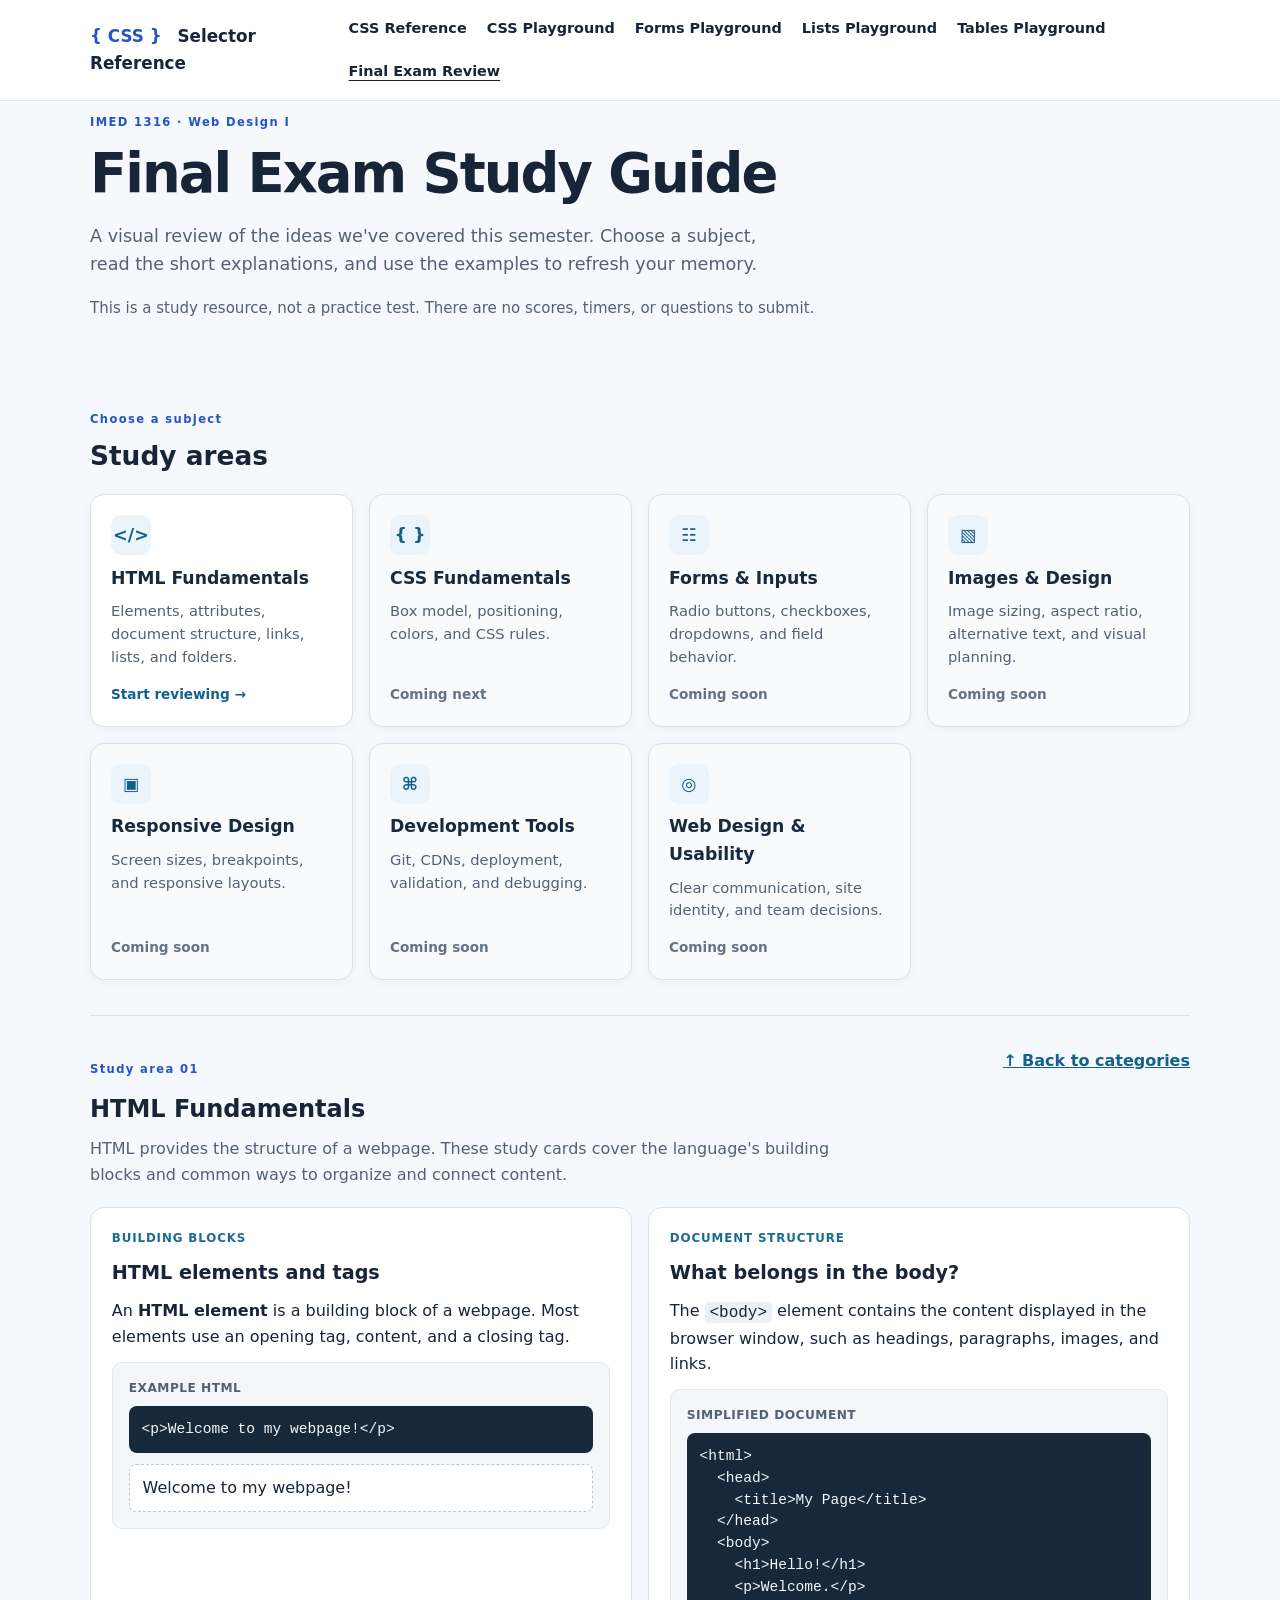
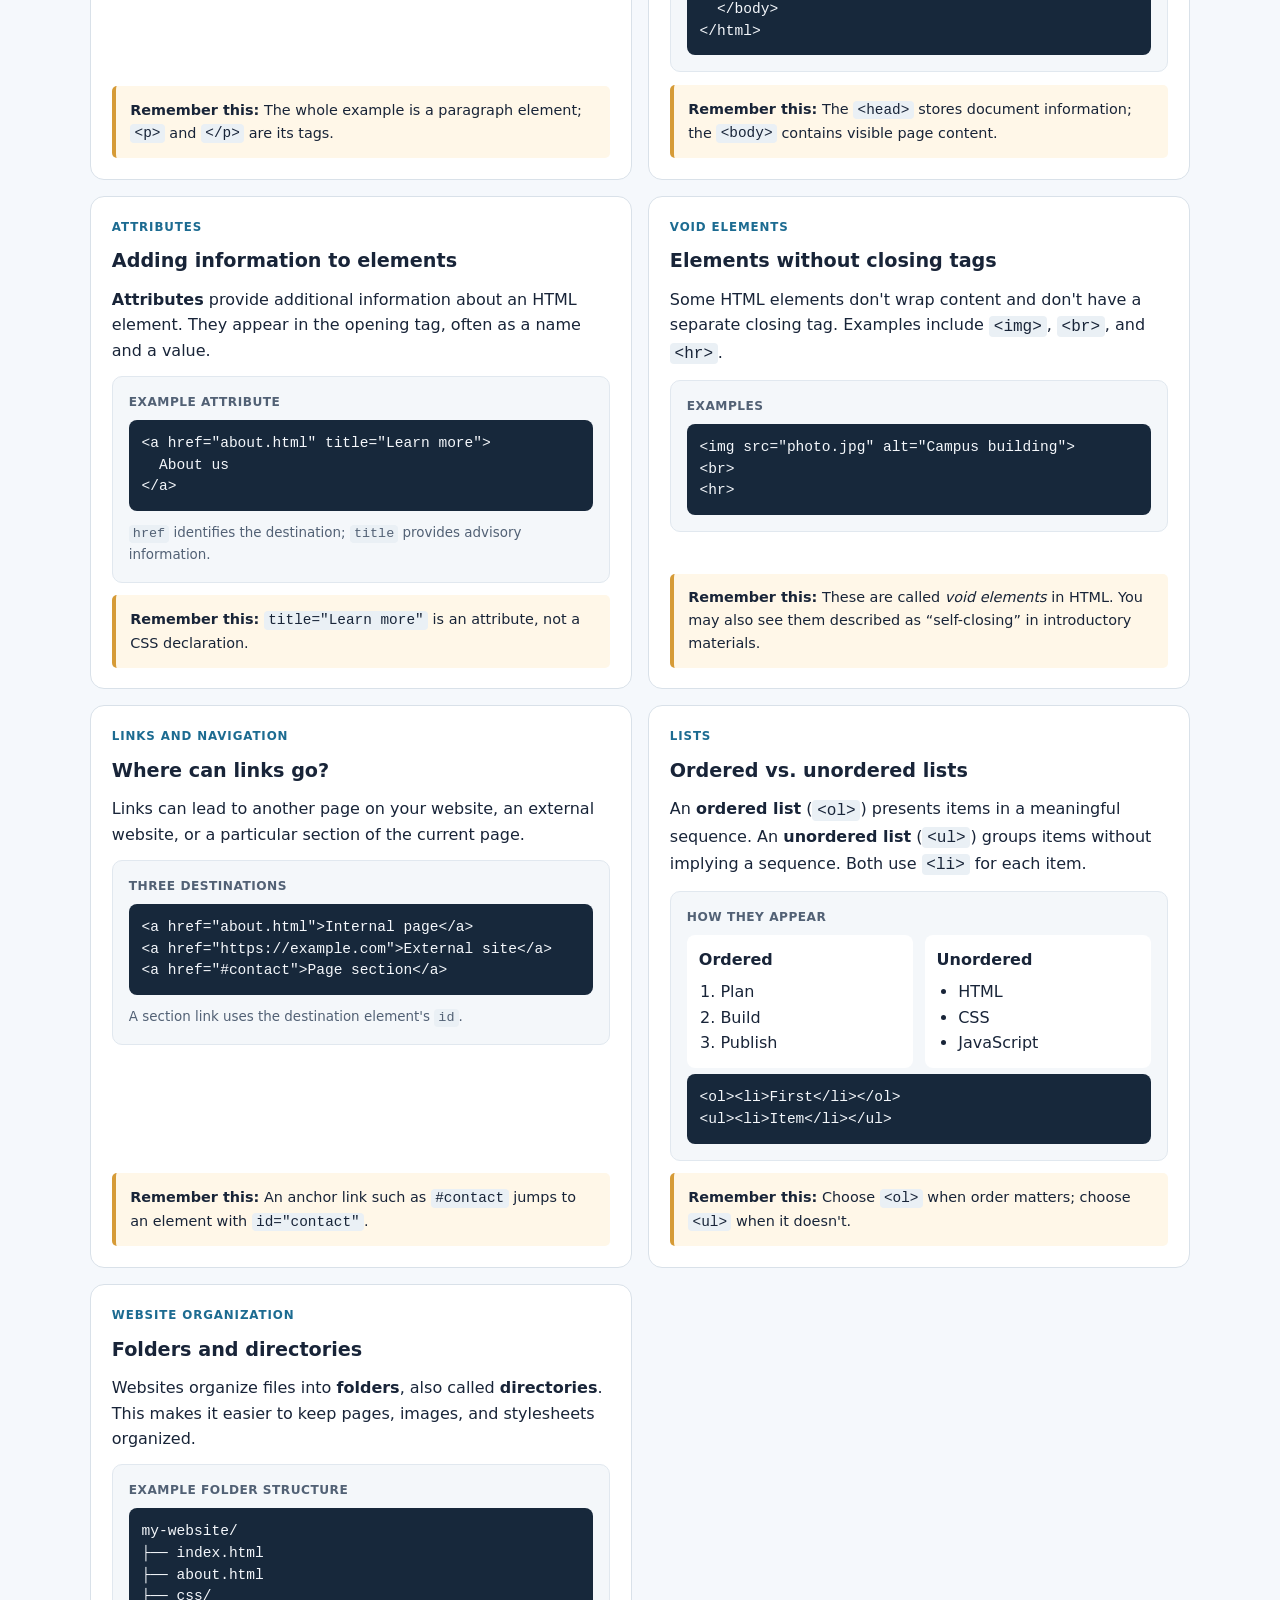
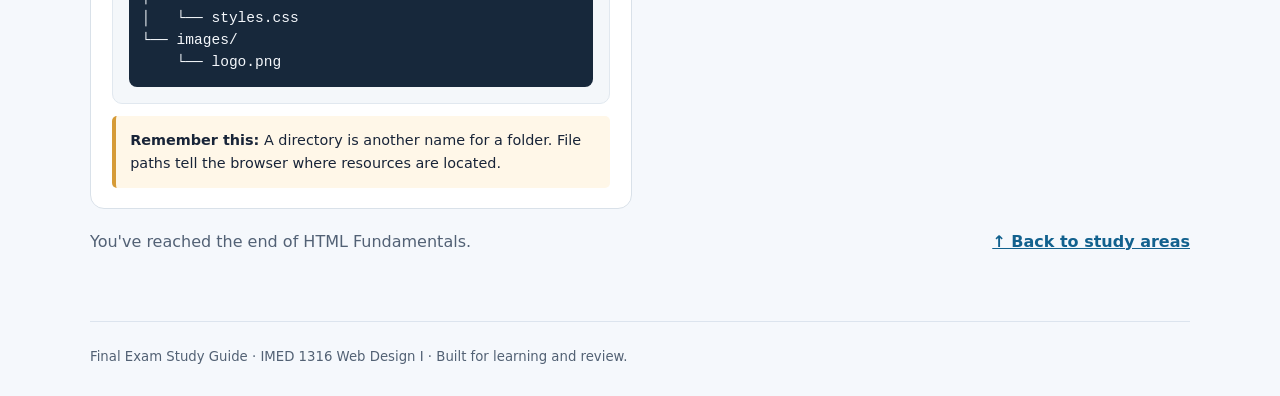
==== final-review/index.html @ e6847bd8 "updates" ====
<!doctype html>
<html lang="en">
<head>
  <meta charset="utf-8" />
  <meta name="viewport" content="width=device-width, initial-scale=1" />
  <meta name="description" content="A visual final exam study guide for IMED 1316 Web Design I." />
  <title>Final Exam Study Guide | Web Design I</title>
  <link rel="stylesheet" href="../css/styles.css" />
  <link rel="stylesheet" href="../css/navigation.css" />
  <link rel="stylesheet" href="../css/final-review.css" />
</head>
<body>
  <header class="site-header">
    <div class="container header-inner">
      <a class="brand" href="../index.html">{ CSS } <span>Selector Reference</span></a>
      <nav class="site-nav" aria-label="Main navigation">
        <a href="../index.html">CSS Reference</a>
        <a href="../playground.html">CSS Playground</a>
        <a href="../forms-playground.html">Forms Playground</a>
        <a href="../lists-playground.html">Lists Playground</a>
        <a href="../tables-playground.html">Tables Playground</a>
        <a href="index.html" aria-current="page">Final Exam Review</a>
      </nav>
    </div>
  </header>
  <main id="top" class="container review-main">
    <section class="hero review-hero" aria-labelledby="page-title">
      <p class="eyebrow">IMED 1316 · Web Design I</p>
      <h1 id="page-title">Final Exam Study Guide</h1>
      <p class="lede">A visual review of the ideas we've covered this semester. Choose a subject, read the short explanations, and use the examples to refresh your memory.</p>
      <p class="review-intro-note">This is a study resource, not a practice test. There are no scores, timers, or questions to submit.</p>
    </section>

    <section id="categories" class="review-categories" aria-labelledby="categories-heading">
      <div class="section-heading"><div><p class="eyebrow">Choose a subject</p><h2 id="categories-heading">Study areas</h2></div></div>
      <div class="review-category-grid">
        <a class="review-category-card" href="#html-fundamentals"><span class="review-category-icon" aria-hidden="true">&lt;/&gt;</span><h3>HTML Fundamentals</h3><p>Elements, attributes, document structure, links, lists, and folders.</p><span class="review-category-status">Start reviewing →</span></a>
        <div class="review-category-card review-category-card--pending"><span class="review-category-icon" aria-hidden="true">{ }</span><h3>CSS Fundamentals</h3><p>Box model, positioning, colors, and CSS rules.</p><span class="review-category-status">Coming next</span></div>
        <div class="review-category-card review-category-card--pending"><span class="review-category-icon" aria-hidden="true">☷</span><h3>Forms &amp; Inputs</h3><p>Radio buttons, checkboxes, dropdowns, and field behavior.</p><span class="review-category-status">Coming soon</span></div>
        <div class="review-category-card review-category-card--pending"><span class="review-category-icon" aria-hidden="true">▧</span><h3>Images &amp; Design</h3><p>Image sizing, aspect ratio, alternative text, and visual planning.</p><span class="review-category-status">Coming soon</span></div>
        <div class="review-category-card review-category-card--pending"><span class="review-category-icon" aria-hidden="true">▣</span><h3>Responsive Design</h3><p>Screen sizes, breakpoints, and responsive layouts.</p><span class="review-category-status">Coming soon</span></div>
        <div class="review-category-card review-category-card--pending"><span class="review-category-icon" aria-hidden="true">⌘</span><h3>Development Tools</h3><p>Git, CDNs, deployment, validation, and debugging.</p><span class="review-category-status">Coming soon</span></div>
        <div class="review-category-card review-category-card--pending"><span class="review-category-icon" aria-hidden="true">◎</span><h3>Web Design &amp; Usability</h3><p>Clear communication, site identity, and team decisions.</p><span class="review-category-status">Coming soon</span></div>
      </div>
    </section>

    <section id="html-fundamentals" class="review-section" aria-labelledby="html-heading">
      <div class="review-section-heading"><div><p class="eyebrow">Study area 01</p><h2 id="html-heading">HTML Fundamentals</h2><p>HTML provides the structure of a webpage. These study cards cover the language's building blocks and common ways to organize and connect content.</p></div><a class="review-back-link" href="#categories">↑ Back to categories</a></div>
      <div class="review-study-grid">
        <article class="review-study-card"><p class="review-card-kicker">Building blocks</p><h3>HTML elements and tags</h3><p>An <strong>HTML element</strong> is a building block of a webpage. Most elements use an opening tag, content, and a closing tag.</p><div class="review-visual"><p class="review-visual-label">Example HTML</p><pre><code>&lt;p&gt;Welcome to my webpage!&lt;/p&gt;</code></pre><div class="review-rendered"><p>Welcome to my webpage!</p></div></div><p class="review-remember"><strong>Remember this:</strong> The whole example is a paragraph element; <code>&lt;p&gt;</code> and <code>&lt;/p&gt;</code> are its tags.</p></article>

        <article class="review-study-card"><p class="review-card-kicker">Document structure</p><h3>What belongs in the body?</h3><p>The <code>&lt;body&gt;</code> element contains the content displayed in the browser window, such as headings, paragraphs, images, and links.</p><div class="review-visual"><p class="review-visual-label">Simplified document</p><pre><code>&lt;html&gt;
  &lt;head&gt;
    &lt;title&gt;My Page&lt;/title&gt;
  &lt;/head&gt;
  &lt;body&gt;
    &lt;h1&gt;Hello!&lt;/h1&gt;
    &lt;p&gt;Welcome.&lt;/p&gt;
  &lt;/body&gt;
&lt;/html&gt;</code></pre></div><p class="review-remember"><strong>Remember this:</strong> The <code>&lt;head&gt;</code> stores document information; the <code>&lt;body&gt;</code> contains visible page content.</p></article>

        <article class="review-study-card"><p class="review-card-kicker">Attributes</p><h3>Adding information to elements</h3><p><strong>Attributes</strong> provide additional information about an HTML element. They appear in the opening tag, often as a name and a value.</p><div class="review-visual"><p class="review-visual-label">Example attribute</p><pre><code>&lt;a href="about.html" title="Learn more"&gt;
  About us
&lt;/a&gt;</code></pre><p class="review-visual-caption"><code>href</code> identifies the destination; <code>title</code> provides advisory information.</p></div><p class="review-remember"><strong>Remember this:</strong> <code>title="Learn more"</code> is an attribute, not a CSS declaration.</p></article>

        <article class="review-study-card"><p class="review-card-kicker">Void elements</p><h3>Elements without closing tags</h3><p>Some HTML elements don't wrap content and don't have a separate closing tag. Examples include <code>&lt;img&gt;</code>, <code>&lt;br&gt;</code>, and <code>&lt;hr&gt;</code>.</p><div class="review-visual"><p class="review-visual-label">Examples</p><pre><code>&lt;img src="photo.jpg" alt="Campus building"&gt;
&lt;br&gt;
&lt;hr&gt;</code></pre></div><p class="review-remember"><strong>Remember this:</strong> These are called <em>void elements</em> in HTML. You may also see them described as “self-closing” in introductory materials.</p></article>

        <article class="review-study-card"><p class="review-card-kicker">Links and navigation</p><h3>Where can links go?</h3><p>Links can lead to another page on your website, an external website, or a particular section of the current page.</p><div class="review-visual"><p class="review-visual-label">Three destinations</p><pre><code>&lt;a href="about.html"&gt;Internal page&lt;/a&gt;
&lt;a href="https://example.com"&gt;External site&lt;/a&gt;
&lt;a href="#contact"&gt;Page section&lt;/a&gt;</code></pre><p class="review-visual-caption">A section link uses the destination element's <code>id</code>.</p></div><p class="review-remember"><strong>Remember this:</strong> An anchor link such as <code>#contact</code> jumps to an element with <code>id="contact"</code>.</p></article>

        <article class="review-study-card"><p class="review-card-kicker">Lists</p><h3>Ordered vs. unordered lists</h3><p>An <strong>ordered list</strong> (<code>&lt;ol&gt;</code>) presents items in a meaningful sequence. An <strong>unordered list</strong> (<code>&lt;ul&gt;</code>) groups items without implying a sequence. Both use <code>&lt;li&gt;</code> for each item.</p><div class="review-visual"><p class="review-visual-label">How they appear</p><div class="review-list-comparison"><div><strong>Ordered</strong><ol><li>Plan</li><li>Build</li><li>Publish</li></ol></div><div><strong>Unordered</strong><ul><li>HTML</li><li>CSS</li><li>JavaScript</li></ul></div></div><pre><code>&lt;ol&gt;&lt;li&gt;First&lt;/li&gt;&lt;/ol&gt;
&lt;ul&gt;&lt;li&gt;Item&lt;/li&gt;&lt;/ul&gt;</code></pre></div><p class="review-remember"><strong>Remember this:</strong> Choose <code>&lt;ol&gt;</code> when order matters; choose <code>&lt;ul&gt;</code> when it doesn't.</p></article>

        <article class="review-study-card"><p class="review-card-kicker">Website organization</p><h3>Folders and directories</h3><p>Websites organize files into <strong>folders</strong>, also called <strong>directories</strong>. This makes it easier to keep pages, images, and stylesheets organized.</p><div class="review-visual"><p class="review-visual-label">Example folder structure</p><pre><code>my-website/
├── index.html
├── about.html
├── css/
│   └── styles.css
└── images/
    └── logo.png</code></pre></div><p class="review-remember"><strong>Remember this:</strong> A directory is another name for a folder. File paths tell the browser where resources are located.</p></article>
      </div>
      <div class="review-section-end"><p>You've reached the end of HTML Fundamentals.</p><a href="#categories">↑ Back to study areas</a></div>
    </section>
  </main>
  <footer class="container footer">Final Exam Study Guide · IMED 1316 Web Design I · Built for learning and review.</footer>
</body>
</html>
---- css/styles.css ----
:root {
  color-scheme: light;
  --ink: #182438;
  --muted: #526174;
  --line: #dce4ee;
  --paper: #f5f8fc;
  --white: #fff;
  --accent: #2454c5;
  --soft: #eaf0ff;
  --radius: 12px;
}
* {
  box-sizing: border-box;
}
html {
  scroll-behavior: smooth;
}
body {
  margin: 0;
  background: var(--paper);
  color: var(--ink);
  font: 16px/1.6 system-ui, -apple-system, Segoe UI, Arial, sans-serif;
}
.container {
  width: min(1100px, calc(100% - 40px));
  margin: auto;
}
.site-header {
  background: #fff;
  border-bottom: 1px solid var(--line);
}
.header-inner {
  display: flex;
  justify-content: space-between;
  align-items: center;
  gap: 16px;
  padding: 17px 0;
}
.brand {
  color: var(--accent);
  font-weight: 800;
  text-decoration: none;
  font-size: 1.05rem;
}
.brand span {
  color: var(--ink);
  margin-left: 10px;
}
.course,
.eyebrow {
  font-size: 0.72rem;
  font-weight: 800;
  letter-spacing: 0.12em;
  color: var(--accent);
}
/*
.hero {
  padding: 54px 0 35px;
}*/
.hero h1 {
  font-size: clamp(2.1rem, 5vw, 3.4rem);
  line-height: 1.14;
  margin: 8px 0 16px;
  letter-spacing: -0.035em;
}
.lede {
  max-width: 700px;
  color: var(--muted);
  font-size: 1.1rem;
}
.search-wrap {
  margin-top: 28px;
  max-width: 730px;
}
.search-wrap label {
  display: block;
  font-weight: 650;
  margin-bottom: 7px;
}
.search-wrap input {
  width: 100%;
  font: inherit;
  padding: 14px 16px;
  border: 1px solid #aab9cf;
  border-radius: 9px;
  background: #fff;
}
.search-wrap input:focus-visible,
a:focus-visible,
button:focus-visible {
  outline: 3px solid #81a8ff;
  outline-offset: 3px;
}
#result-count {
  display: block;
  font-size: 0.85rem;
  color: var(--muted);
  margin-top: 6px;
}
.vocabulary,
.reference {
  margin: 20px 0 40px;
}
.section-heading {
  display: flex;
  justify-content: space-between;
  align-items: center;
  gap: 16px;
  margin-bottom: 15px;
}
.section-heading h2 {
  font-size: 1.65rem;
  line-height: 1.2;
  margin: 5px 0;
}
.vocabulary > p {
  color: var(--muted);
  max-width: 780px;
}
.vocab-grid {
  display: grid;
  grid-template-columns: repeat(3, minmax(0, 1fr));
  gap: 12px;
}
.vocab-grid article,
.code-example,
.selector-card {
  background: #fff;
  border: 1px solid var(--line);
  border-radius: var(--radius);
}
.vocab-grid article {
  padding: 17px;
}
.vocab-grid h3 {
  margin: 0 0 5px;
  font-size: 1rem;
}
.vocab-grid p {
  margin: 0;
  color: var(--muted);
  font-size: 0.93rem;
}
.code-example {
  display: grid;
  grid-template-columns: 1fr 1fr;
  gap: 20px;
  padding: 20px;
  margin-top: 14px;
  align-items: center;
}
.code-example p {
  margin: 0;
  color: var(--muted);
}
.code-label,
.detail-label {
  display: block;
  font-size: 0.72rem;
  font-weight: 800;
  text-transform: uppercase;
  letter-spacing: 0.06em;
  color: var(--muted);
  margin-bottom: 6px;
}
pre {
  margin: 0;
  overflow-x: auto;
}
code,
.selector-code {
  font-family: ui-monospace, SFMono-Regular, Consolas, monospace;
}
pre code {
  font-size: 0.91rem;
}
p code {
  background: #edf2f9;
  border-radius: 4px;
  padding: 1px 4px;
}
.category-nav {
  display: flex;
  flex-wrap: wrap;
  gap: 8px;
  margin-bottom: 22px;
}
.category-nav a {
  font-size: 0.85rem;
  color: var(--accent);
  background: var(--white);
  border: 1px solid var(--line);
  padding: 7px 12px;
  border-radius: 100px;
  text-decoration: none;
}
.category-nav a:hover {
  background: var(--soft);
}
.category-section {
  margin: 0 0 31px;
  scroll-margin-top: 25px;
}
.category-title {
  font-size: 1.3rem;
  margin: 0 0 12px;
}
.selector-grid {
  display: grid;
  grid-template-columns: repeat(2, minmax(0, 1fr));
  gap: 12px;
}
.selector-card {
  padding: 20px;
  break-inside: avoid;
}
.selector-code {
  display: inline-block;
  color: #1d4bb4;
  background: #eaf0ff;
  border-radius: 7px;
  padding: 6px 10px;
  font-size: 1.08rem;
  font-weight: 750;
  overflow-wrap: anywhere;
}
.selector-card h4 {
  margin: 13px 0 7px;
  font-size: 1.06rem;
}
.selector-card p {
  margin: 8px 0;
  color: var(--muted);
  font-size: 0.94rem;
}
.selector-card p strong {
  color: var(--ink);
}
.selector-card .example {
  border-top: 1px solid var(--line);
  padding-top: 11px;
  margin-top: 13px;
}
.selector-card .example code {
  color: #1746ad;
  overflow-wrap: anywhere;
}
.print-button {
  font: inherit;
  font-size: 0.87rem;
  font-weight: 700;
  padding: 9px 14px;
  border: 1px solid #b5c3d8;
  background: white;
  border-radius: 8px;
  cursor: pointer;
  white-space: nowrap;
}
.print-button:hover {
  background: var(--soft);
}
.empty-message {
  padding: 24px;
  background: white;
  border-radius: 10px;
}
.footer {
  border-top: 1px solid var(--line);
  padding: 24px 0 36px;
  color: var(--muted);
  font-size: 0.83rem;
}
@media (max-width: 700px) {
  .vocab-grid {
    grid-template-columns: repeat(2, minmax(0, 1fr));
  }
  .selector-grid,
  .code-example {
    grid-template-columns: 1fr;
  }
  .hero {
    padding-top: 32px;
  }
  .section-heading {
    align-items: flex-start;
  }
  .course {
    display: none;
  }
}
@media (max-width: 430px) {
  .vocab-grid {
    grid-template-columns: 1fr;
  }
  .container {
    width: min(100% - 26px, 1100px);
  }
}
@media print {
  @page {
    margin: 12mm;
  }
  body {
    background: #fff;
    font-size: 10pt;
  }
  .site-header,
  .hero,
  .category-nav,
  .print-button,
  .footer {
    display: none !important;
  }
  .container {
    width: 100%;
  }
  .vocabulary,
  .reference {
    margin: 0 0 12px;
  }
  .vocab-grid {
    grid-template-columns: repeat(3, 1fr);
    gap: 6px;
  }
  .vocab-grid article,
  .selector-card {
    padding: 9px;
  }
  .selector-grid {
    grid-template-columns: repeat(2, 1fr);
    gap: 6px;
  }
  .category-section {
    break-before: auto;
  }
  .selector-card p {
    font-size: 9pt;
  }
  .selector-code {
    font-size: 10pt;
  }
  .section-heading h2 {
    font-size: 16pt;
  }
  .code-example {
    padding: 10px;
  }
}



/* Main navigation */

.site-nav {
  display: flex;
  align-items: center;
  gap: 20px;
}

.site-nav a {
  color: inherit;
  text-decoration: none;
  font-size: 0.9rem;
  font-weight: 600;
}

.site-nav a:hover,
.site-nav a:focus-visible {
  text-decoration: underline;
}

@media (max-width: 600px) {
  .site-nav {
    gap: 12px;
    flex-wrap: wrap;
  }

  .site-nav a {
    font-size: 0.8rem;
  }
}




/* =========================================
   CSS Selector Playground
========================================= */

.playground {
    margin: 40px 0 60px;
}

#selector-playground {
    margin-top: 24px;
}

/* Selector dropdown */

.playground-select {
    display: block;
    width: 100%;
    max-width: 460px;
    padding: 12px 16px;
    margin-bottom: 24px;
    border: 1px solid #cbd5e1;
    border-radius: 8px;
    background-color: #fff;
    color: #1e293b;
    font: inherit;
    font-size: 1rem;
}

/* Two-column layout */

.playground-panels {
    display: grid;
    grid-template-columns: repeat(3, minmax(0, 1fr));
    gap: 20px;
    align-items: stretch;
}

.playground-panel {
    min-width: 0;
    padding: 20px;
    border: 1px solid #dbe2ea;
    border-radius: 12px;
    background-color: #fff;
}

.playground-panel-title {
    margin: 0 0 18px;
    color: #475569;
    font-size: 0.8rem;
    font-weight: 800;
    letter-spacing: 0.08em;
}

/* HTML source */

.playground-source {
    margin: 0;
    padding: 18px;
    overflow-x: auto;
    border-radius: 8px;
    background-color: #f1f5f9;
    color: #1e293b;
    font-family: Consolas, Monaco, monospace;
    font-size: 0.875rem;
    line-height: 1.8;
    white-space: pre;
}

.playground-code-line {
    display: block;
    white-space: pre;
}

/* Highlight matching source lines */

.playground-source-match {
    background-color: #fef08a;
    color: #713f12;
    border-radius: 3px;
}

/* Live preview */

.playground-example {
    min-height: 250px;
    line-height: 1.7;
}

.playground-example p {
    margin: 10px 0;
}

.playground-example table {
    border-collapse: collapse;
}

.playground-example td {
    padding: 8px 12px;
    border: 1px solid #cbd5e1;
}

/* Highlight matched HTML elements */

.playground-match {
    background-color: #fef08a;
    outline: 2px solid #eab308;
    outline-offset: 2px;
    border-radius: 3px;
}

/* Match counter */

.playground-result {
    margin-top: 20px;
    padding: 12px 16px;
    border-radius: 8px;
    background-color: #eff6ff;
    color: #1d4ed8;
    font-weight: 700;
}

/* Responsive layout */

@media (max-width: 1000px) {
    .playground-panels {
        grid-template-columns: 1fr;
    }
}





/* Plain-English explanation in the playground */

.playground-explanation {
    margin: -8px 0 24px;
    padding: 14px 18px;
    background-color: #eff6ff;
    border-left: 4px solid #2563eb;
    border-radius: 6px;
    color: #1e3a5f;
    font-size: 0.95rem;
    line-height: 1.6;
}

.playground-explanation strong {
    color: #1d4ed8;
}
---- css/navigation.css ----
.site-nav { display:flex; align-items:center; gap:1.25rem; flex-wrap:wrap; }
.site-nav a { color:inherit; text-decoration:none; font-weight:600; font-size:.9rem; }
.site-nav a:hover, .site-nav a:focus-visible, .site-nav a[aria-current="page"] { text-decoration:underline; text-underline-offset:4px; }
@media(max-width:600px) { .site-nav { gap:.75rem; } .site-nav a { font-size:.8rem; } }
---- css/final-review.css ----
/* Final Exam Study Guide — page-specific styles only. */
.review-main { padding-bottom: 3rem; }
.review-hero { padding-bottom: 1.75rem; }
.review-intro-note { max-width: 48rem; color: #536174; font-size: .94rem; }
.review-categories, .review-section { margin-top: 2.2rem; }
.review-category-grid { display: grid; grid-template-columns: repeat(auto-fit, minmax(min(100%, 240px), 1fr)); gap: 1rem; margin-top: 1.1rem; }
.review-category-card { display: flex; flex-direction: column; gap: .5rem; padding: 1.25rem; border: 1px solid #d9e1e9; border-radius: 14px; background: #fff; color: #172a3e; text-decoration: none; box-shadow: 0 2px 9px rgba(19, 42, 67, .045); }
.review-category-card[href]:hover { border-color: #2779a7; box-shadow: 0 6px 20px rgba(19, 42, 67, .12); transform: translateY(-2px); }
.review-category-card[href]:focus-visible { outline: 3px solid #2779a7; outline-offset: 3px; }
.review-category-card h3 { margin: .1rem 0 0; font-size: 1.08rem; }
.review-category-card p { margin: 0; font-size: .92rem; line-height: 1.55; color: #526175; flex: 1; }
.review-category-icon { display: inline-flex; align-items: center; justify-content: center; width: 2.5rem; height: 2.5rem; background: #eaf4fa; border-radius: 10px; color: #175e86; font-weight: 800; font-size: 1.1rem; }
.review-category-status { margin-top: .45rem; color: #12618e; font-weight: 700; font-size: .85rem; }
.review-category-card--pending { background: #f8fafc; }
.review-category-card--pending .review-category-status { color: #657287; }
.review-section { border-top: 1px solid #d9e1e9; padding-top: 2rem; scroll-margin-top: 1.5rem; }
.review-section-heading { display: flex; justify-content: space-between; gap: 1.5rem; align-items: start; margin-bottom: 1.25rem; }
.review-section-heading h2 { margin: .2rem 0 .5rem; }
.review-section-heading p:not(.eyebrow) { margin: 0; max-width: 48rem; color: #526175; }
.review-back-link, .review-section-end a { white-space: nowrap; font-weight: 700; color: #12618e; }
.review-study-grid { display: grid; grid-template-columns: repeat(2, minmax(0, 1fr)); gap: 1rem; align-items: stretch; }
.review-study-card { min-width: 0; display: flex; flex-direction: column; gap: .8rem; background: #fff; border: 1px solid #d9e1e9; border-radius: 14px; padding: 1.3rem; }
.review-study-card h3 { margin: 0; font-size: 1.2rem; line-height: 1.3; }
.review-study-card p { margin: 0; line-height: 1.58; }
.review-card-kicker { text-transform: uppercase; letter-spacing: .075em; font-size: .74rem; font-weight: 800; color: #1c6b91; }
.review-visual { background: #f4f7fa; border: 1px solid #e1e8ef; border-radius: 10px; padding: 1rem; }
.review-visual-label { font-size: .76rem; letter-spacing: .04em; text-transform: uppercase; font-weight: 800; color: #526175; margin-bottom: .5rem !important; }
.review-visual pre { margin: .4rem 0 0; padding: .8rem; overflow-x: auto; background: #17283b; color: #f4f7fb; border-radius: 8px; line-height: 1.5; font-size: .84rem; white-space: pre; }
.review-visual pre code { color: inherit; background: transparent; padding: 0; }
.review-study-card :not(pre) > code { padding: .1em .3em; background: #eaf0f5; border-radius: 4px; overflow-wrap: anywhere; }
.review-rendered { background: #fff; padding: .65rem .8rem; border: 1px dashed #b9c8d7; margin-top: .65rem; border-radius: 7px; }
.review-rendered p { margin: 0; }
.review-visual-caption { margin-top: .7rem !important; font-size: .84rem; color: #526175; }
.review-list-comparison { display: grid; grid-template-columns: repeat(2, minmax(0,1fr)); gap: .7rem; }
.review-list-comparison > div { background: white; border-radius: 8px; padding: .75rem; }
.review-list-comparison ol, .review-list-comparison ul { margin: .4rem 0 0; padding-left: 1.35rem; }
.review-remember { margin-top: auto !important; padding: .8rem .9rem; background: #fff7e8; border-left: 4px solid #d69b37; border-radius: 5px; font-size: .9rem; }
.review-section-end { display: flex; justify-content: space-between; gap: 1rem; flex-wrap: wrap; padding: 1.2rem 0; }
.review-section-end p { margin: 0; color: #526175; }
@media (max-width: 760px) { .review-study-grid { grid-template-columns: 1fr; } .review-section-heading { flex-direction: column; gap: .75rem; } }
@media (prefers-reduced-motion: no-preference) { .review-category-card[href] { transition: transform .15s ease, border-color .15s ease, box-shadow .15s ease; } }
@media print { .site-header, .review-categories, .review-back-link, .review-section-end, .footer { display: none !important; } .review-main { max-width: none; } .review-study-grid { display: block; } .review-study-card { break-inside: avoid; page-break-inside: avoid; margin-bottom: 1rem; box-shadow: none; } .review-visual pre { white-space: pre-wrap; overflow-wrap: anywhere; } .review-section { border-top: 0; } }
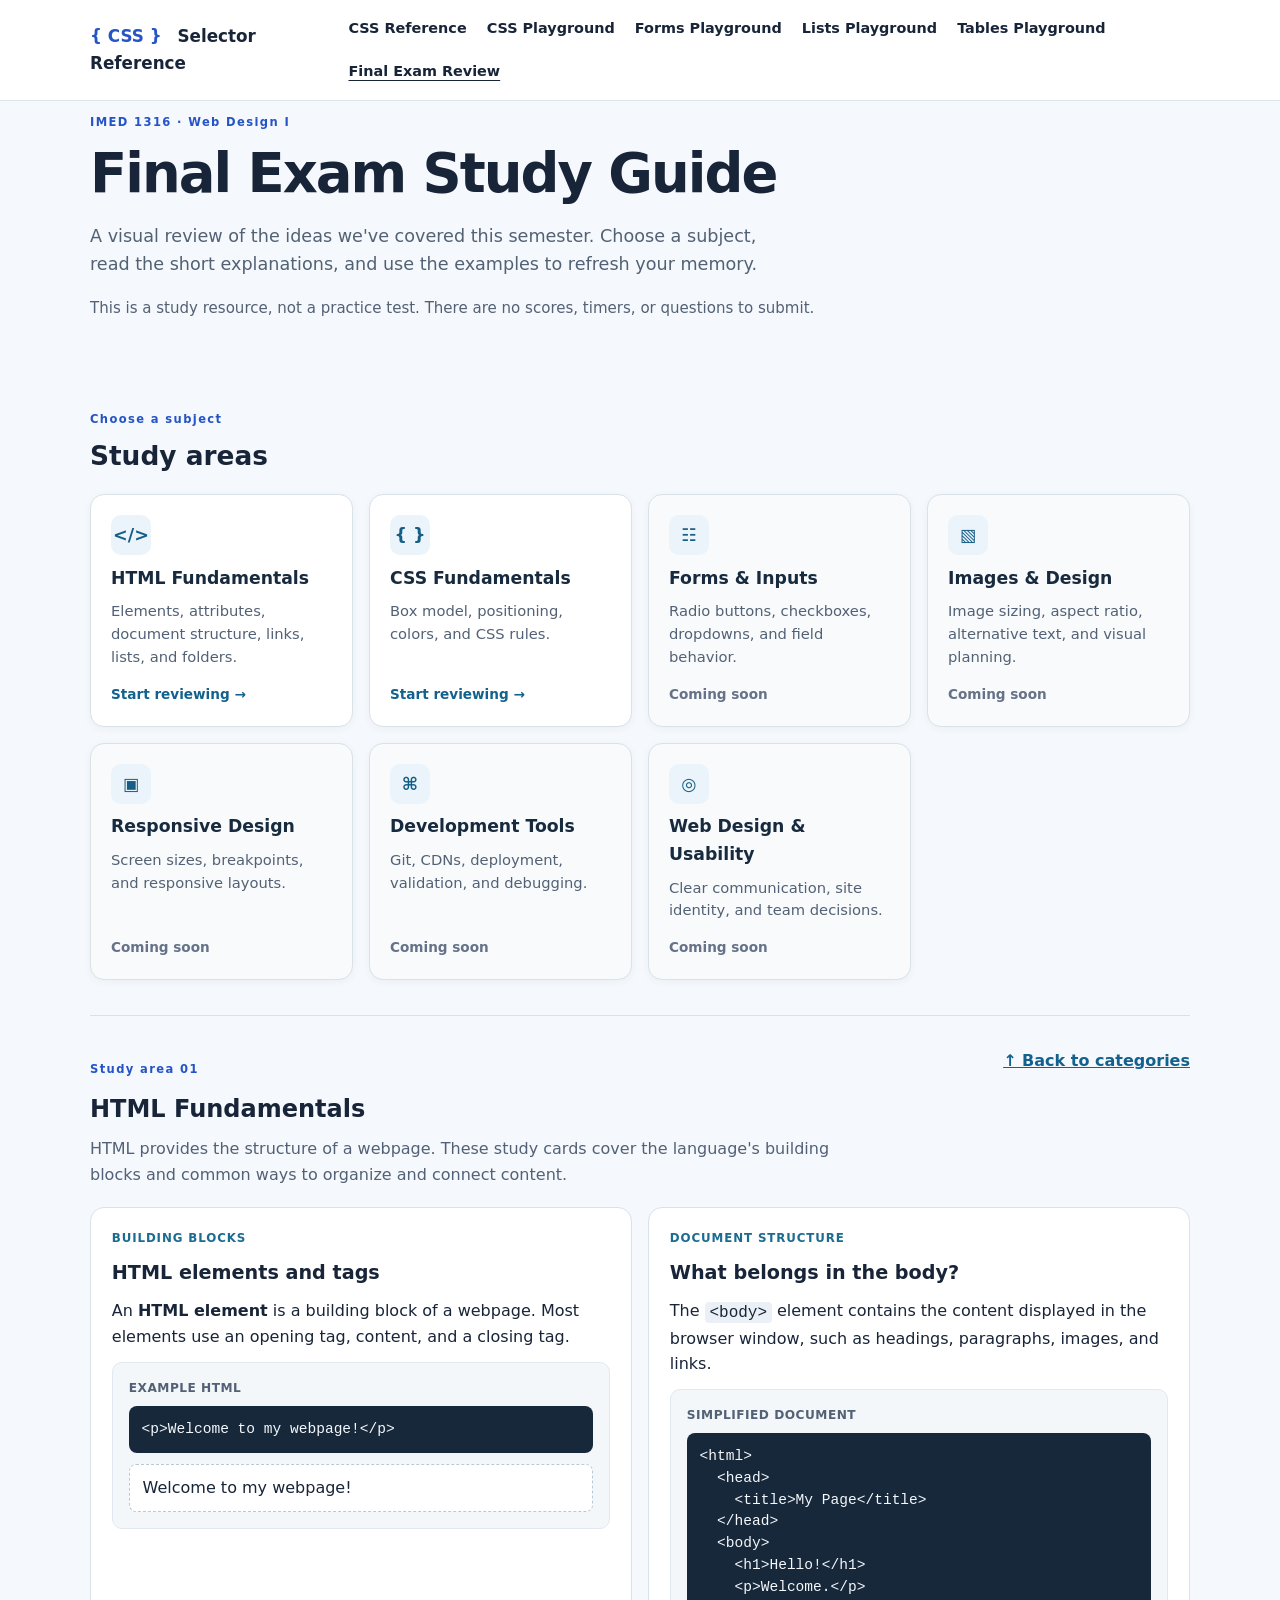
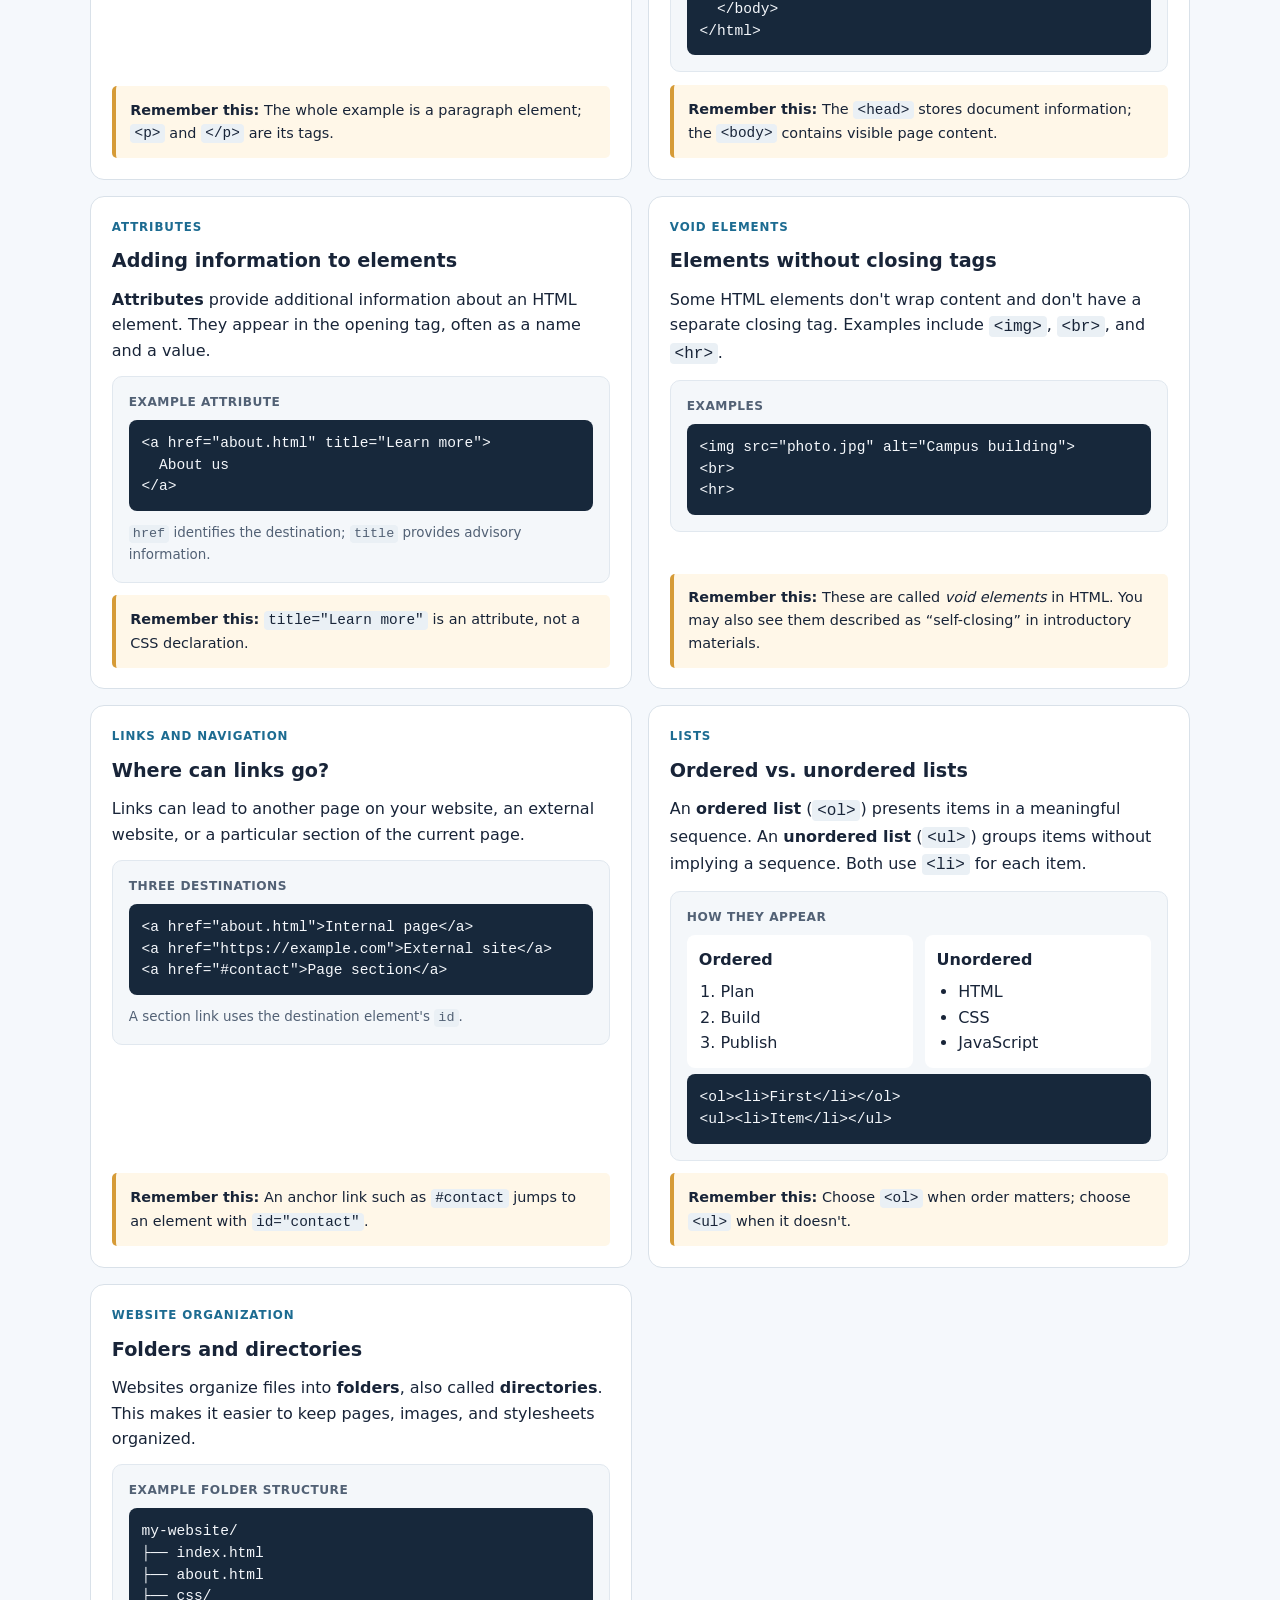
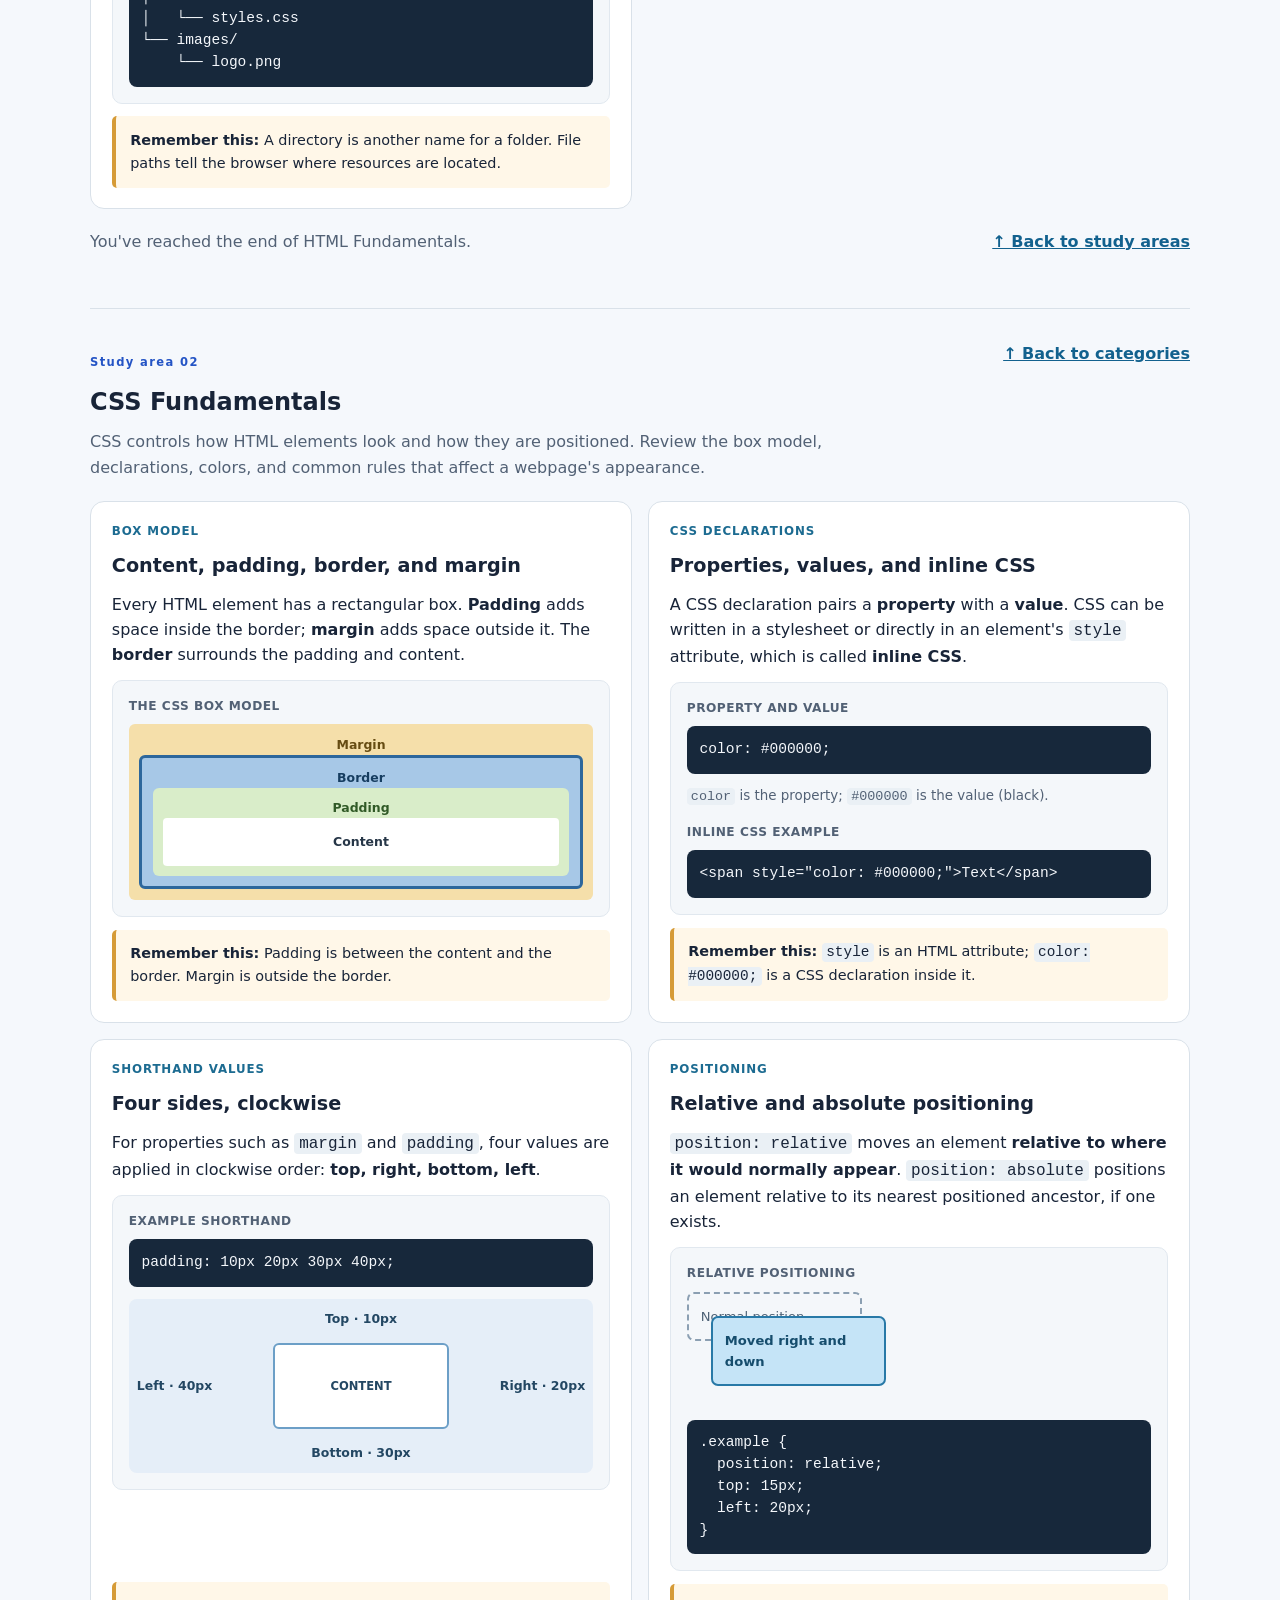
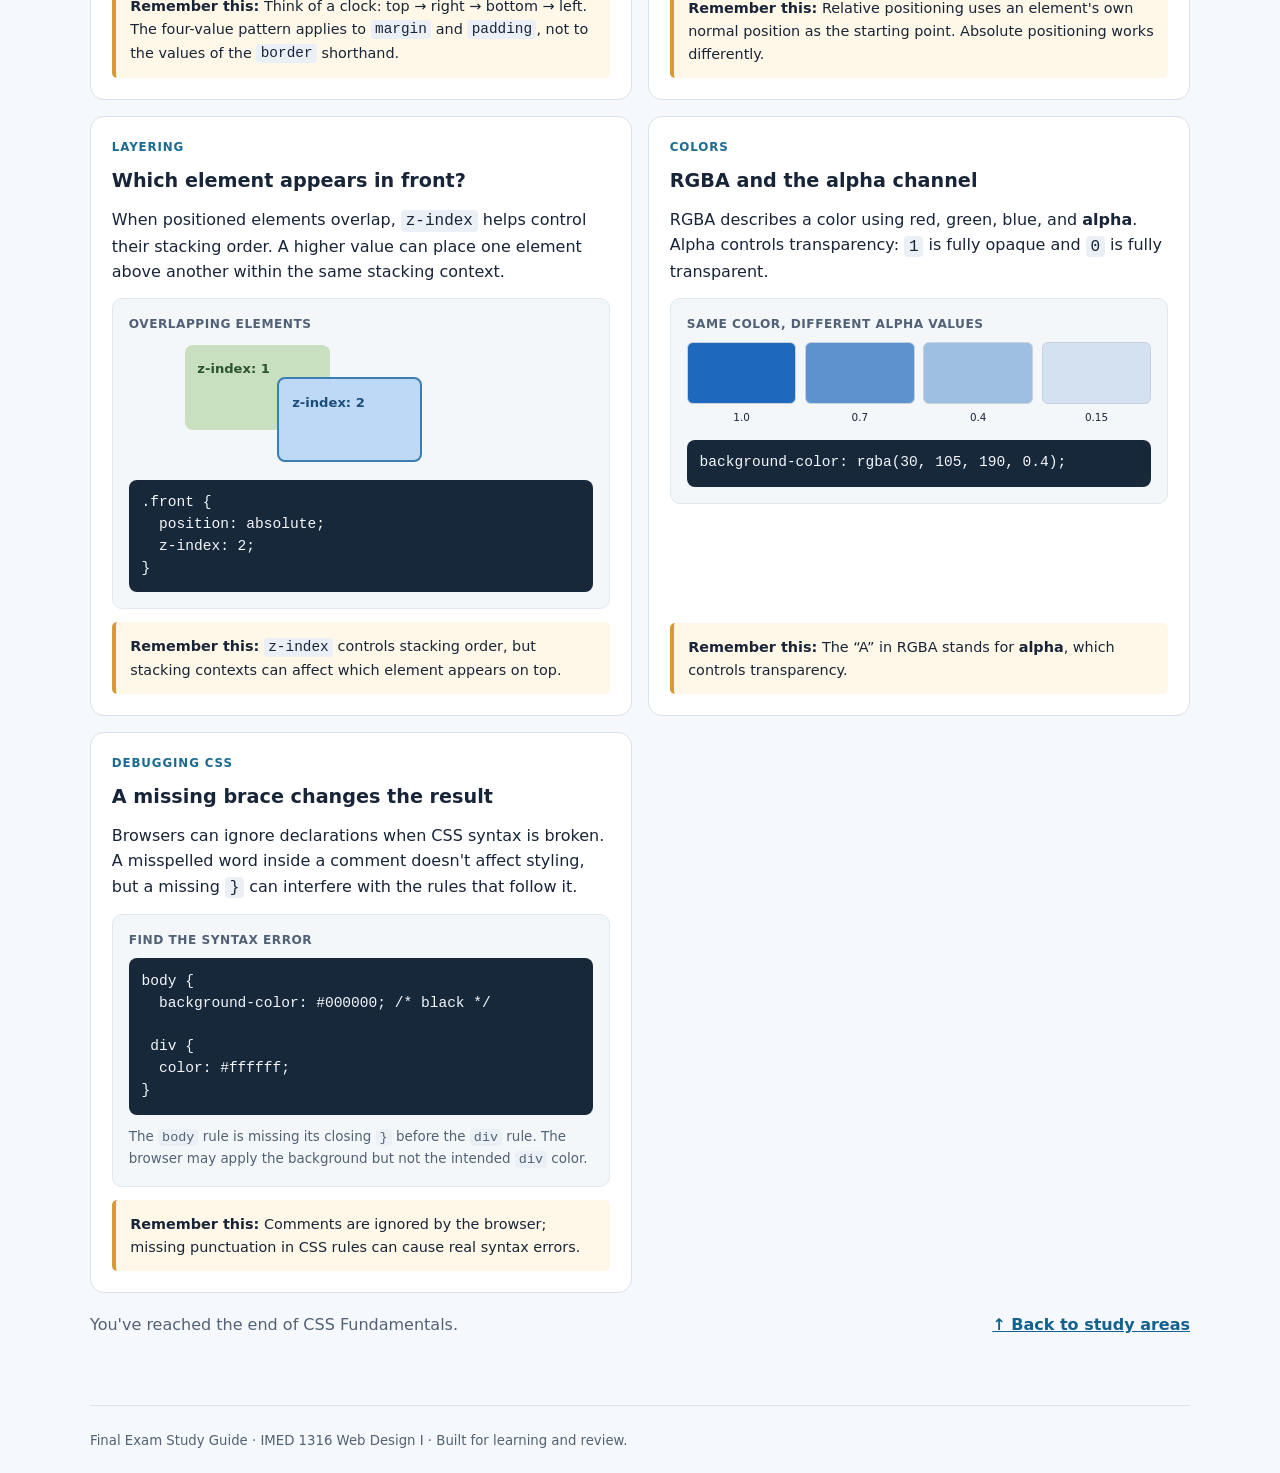
==== commit ba6503d1: "updates" ====
--- a/final-review/index.html
+++ b/final-review/index.html
@@ -35,7 +35,7 @@
       <div class="section-heading"><div><p class="eyebrow">Choose a subject</p><h2 id="categories-heading">Study areas</h2></div></div>
       <div class="review-category-grid">
         <a class="review-category-card" href="#html-fundamentals"><span class="review-category-icon" aria-hidden="true">&lt;/&gt;</span><h3>HTML Fundamentals</h3><p>Elements, attributes, document structure, links, lists, and folders.</p><span class="review-category-status">Start reviewing →</span></a>
-        <div class="review-category-card review-category-card--pending"><span class="review-category-icon" aria-hidden="true">{ }</span><h3>CSS Fundamentals</h3><p>Box model, positioning, colors, and CSS rules.</p><span class="review-category-status">Coming next</span></div>
+        <a class="review-category-card" href="#css-fundamentals"><span class="review-category-icon" aria-hidden="true">{ }</span><h3>CSS Fundamentals</h3><p>Box model, positioning, colors, and CSS rules.</p><span class="review-category-status">Start reviewing →</span></a>
         <div class="review-category-card review-category-card--pending"><span class="review-category-icon" aria-hidden="true">☷</span><h3>Forms &amp; Inputs</h3><p>Radio buttons, checkboxes, dropdowns, and field behavior.</p><span class="review-category-status">Coming soon</span></div>
         <div class="review-category-card review-category-card--pending"><span class="review-category-icon" aria-hidden="true">▧</span><h3>Images &amp; Design</h3><p>Image sizing, aspect ratio, alternative text, and visual planning.</p><span class="review-category-status">Coming soon</span></div>
         <div class="review-category-card review-category-card--pending"><span class="review-category-icon" aria-hidden="true">▣</span><h3>Responsive Design</h3><p>Screen sizes, breakpoints, and responsive layouts.</p><span class="review-category-status">Coming soon</span></div>
@@ -84,6 +84,38 @@
       </div>
       <div class="review-section-end"><p>You've reached the end of HTML Fundamentals.</p><a href="#categories">↑ Back to study areas</a></div>
     </section>
+
+    <section id="css-fundamentals" class="review-section" aria-labelledby="css-heading">
+      <div class="review-section-heading"><div><p class="eyebrow">Study area 02</p><h2 id="css-heading">CSS Fundamentals</h2><p>CSS controls how HTML elements look and how they are positioned. Review the box model, declarations, colors, and common rules that affect a webpage's appearance.</p></div><a class="review-back-link" href="#categories">↑ Back to categories</a></div>
+      <div class="review-study-grid">
+        <article class="review-study-card"><p class="review-card-kicker">Box model</p><h3>Content, padding, border, and margin</h3><p>Every HTML element has a rectangular box. <strong>Padding</strong> adds space inside the border; <strong>margin</strong> adds space outside it. The <strong>border</strong> surrounds the padding and content.</p><div class="review-visual"><p class="review-visual-label">The CSS box model</p><div class="review-box-margin"><span>Margin</span><div class="review-box-border"><span>Border</span><div class="review-box-padding"><span>Padding</span><div class="review-box-content">Content</div></div></div></div></div><p class="review-remember"><strong>Remember this:</strong> Padding is between the content and the border. Margin is outside the border.</p></article>
+
+        <article class="review-study-card"><p class="review-card-kicker">CSS declarations</p><h3>Properties, values, and inline CSS</h3><p>A CSS declaration pairs a <strong>property</strong> with a <strong>value</strong>. CSS can be written in a stylesheet or directly in an element's <code>style</code> attribute, which is called <strong>inline CSS</strong>.</p><div class="review-visual"><p class="review-visual-label">Property and value</p><pre><code>color: #000000;</code></pre><p class="review-visual-caption"><code>color</code> is the property; <code>#000000</code> is the value (black).</p><p class="review-visual-label review-visual-label--spaced">Inline CSS example</p><pre><code>&lt;span style="color: #000000;"&gt;Text&lt;/span&gt;</code></pre></div><p class="review-remember"><strong>Remember this:</strong> <code>style</code> is an HTML attribute; <code>color: #000000;</code> is a CSS declaration inside it.</p></article>
+
+        <article class="review-study-card"><p class="review-card-kicker">Shorthand values</p><h3>Four sides, clockwise</h3><p>For properties such as <code>margin</code> and <code>padding</code>, four values are applied in clockwise order: <strong>top, right, bottom, left</strong>.</p><div class="review-visual"><p class="review-visual-label">Example shorthand</p><pre><code>padding: 10px 20px 30px 40px;</code></pre><div class="review-clockwise"><span class="review-clock-top">Top · 10px</span><span class="review-clock-right">Right · 20px</span><span class="review-clock-bottom">Bottom · 30px</span><span class="review-clock-left">Left · 40px</span><div class="review-clock-center">CONTENT</div></div></div><p class="review-remember"><strong>Remember this:</strong> Think of a clock: top → right → bottom → left. The four-value pattern applies to <code>margin</code> and <code>padding</code>, not to the values of the <code>border</code> shorthand.</p></article>
+
+        <article class="review-study-card"><p class="review-card-kicker">Positioning</p><h3>Relative and absolute positioning</h3><p><code>position: relative</code> moves an element <strong>relative to where it would normally appear</strong>. <code>position: absolute</code> positions an element relative to its nearest positioned ancestor, if one exists.</p><div class="review-visual"><p class="review-visual-label">Relative positioning</p><div class="review-position-stage"><div class="review-position-original">Normal position</div><div class="review-position-shifted">Moved right and down</div></div><pre><code>.example {
+  position: relative;
+  top: 15px;
+  left: 20px;
+}</code></pre></div><p class="review-remember"><strong>Remember this:</strong> Relative positioning uses an element's own normal position as the starting point. Absolute positioning works differently.</p></article>
+
+        <article class="review-study-card"><p class="review-card-kicker">Layering</p><h3>Which element appears in front?</h3><p>When positioned elements overlap, <code>z-index</code> helps control their stacking order. A higher value can place one element above another within the same stacking context.</p><div class="review-visual"><p class="review-visual-label">Overlapping elements</p><div class="review-stack-stage"><div class="review-stack-back">z-index: 1</div><div class="review-stack-front">z-index: 2</div></div><pre><code>.front {
+  position: absolute;
+  z-index: 2;
+}</code></pre></div><p class="review-remember"><strong>Remember this:</strong> <code>z-index</code> controls stacking order, but stacking contexts can affect which element appears on top.</p></article>
+
+        <article class="review-study-card"><p class="review-card-kicker">Colors</p><h3>RGBA and the alpha channel</h3><p>RGBA describes a color using red, green, blue, and <strong>alpha</strong>. Alpha controls transparency: <code>1</code> is fully opaque and <code>0</code> is fully transparent.</p><div class="review-visual"><p class="review-visual-label">Same color, different alpha values</p><div class="review-alpha-grid"><div><span style="background:rgba(30,105,190,1)"></span><small>1.0</small></div><div><span style="background:rgba(30,105,190,.7)"></span><small>0.7</small></div><div><span style="background:rgba(30,105,190,.4)"></span><small>0.4</small></div><div><span style="background:rgba(30,105,190,.15)"></span><small>0.15</small></div></div><pre><code>background-color: rgba(30, 105, 190, 0.4);</code></pre></div><p class="review-remember"><strong>Remember this:</strong> The “A” in RGBA stands for <strong>alpha</strong>, which controls transparency.</p></article>
+
+        <article class="review-study-card"><p class="review-card-kicker">Debugging CSS</p><h3>A missing brace changes the result</h3><p>Browsers can ignore declarations when CSS syntax is broken. A misspelled word inside a comment doesn't affect styling, but a missing <code>}</code> can interfere with the rules that follow it.</p><div class="review-visual"><p class="review-visual-label">Find the syntax error</p><pre><code>body {
+  background-color: #000000; /* black */
+
+ div {
+  color: #ffffff;
+}</code></pre><p class="review-visual-caption">The <code>body</code> rule is missing its closing <code>}</code> before the <code>div</code> rule. The browser may apply the background but not the intended <code>div</code> color.</p></div><p class="review-remember"><strong>Remember this:</strong> Comments are ignored by the browser; missing punctuation in CSS rules can cause real syntax errors.</p></article>
+      </div>
+      <div class="review-section-end"><p>You've reached the end of CSS Fundamentals.</p><a href="#categories">↑ Back to study areas</a></div>
+    </section>
   </main>
   <footer class="container footer">Final Exam Study Guide · IMED 1316 Web Design I · Built for learning and review.</footer>
 </body>
--- a/css/final-review.css
+++ b/css/final-review.css
@@ -40,3 +40,32 @@
 @media (max-width: 760px) { .review-study-grid { grid-template-columns: 1fr; } .review-section-heading { flex-direction: column; gap: .75rem; } }
 @media (prefers-reduced-motion: no-preference) { .review-category-card[href] { transition: transform .15s ease, border-color .15s ease, box-shadow .15s ease; } }
 @media print { .site-header, .review-categories, .review-back-link, .review-section-end, .footer { display: none !important; } .review-main { max-width: none; } .review-study-grid { display: block; } .review-study-card { break-inside: avoid; page-break-inside: avoid; margin-bottom: 1rem; box-shadow: none; } .review-visual pre { white-space: pre-wrap; overflow-wrap: anywhere; } .review-section { border-top: 0; } }
+
+
+/* CSS Fundamentals illustrations — scoped to the new review cards. */
+.review-visual-label--spaced { margin-top: 1rem !important; }
+.review-box-margin, .review-box-border, .review-box-padding { text-align: center; padding: .65rem; border-radius: 6px; font-size: .78rem; font-weight: 700; }
+.review-box-margin { background: #f5dfaa; color: #664c13; }
+.review-box-border { background: #a7c8e7; color: #163d60; border: 3px solid #2d679c; }
+.review-box-padding { background: #d9edc9; color: #315a27; }
+.review-box-content { background: white; padding: .85rem .3rem; border-radius: 4px; color: #263647; }
+.review-clockwise { position: relative; min-height: 174px; margin-top: .8rem; background: #e5eef8; border-radius: 8px; font-size: .78rem; font-weight: 700; color: #234763; }
+.review-clockwise span { position: absolute; }
+.review-clock-top { top: 10px; left: 50%; transform: translateX(-50%); }
+.review-clock-right { right: 8px; top: 50%; transform: translateY(-50%); }
+.review-clock-bottom { bottom: 10px; left: 50%; transform: translateX(-50%); }
+.review-clock-left { left: 8px; top: 50%; transform: translateY(-50%); }
+.review-clock-center { position: absolute; inset: 44px 31%; display: grid; place-items: center; background: white; border: 2px solid #6c9fc7; border-radius: 6px; font-size: .72rem; }
+.review-position-stage { position: relative; min-height: 112px; margin: .5rem 0 1rem; }
+.review-position-original, .review-position-shifted { width: 175px; max-width: 75%; padding: .75rem; border-radius: 7px; font-size: .82rem; }
+.review-position-original { border: 2px dashed #8b9fb2; color: #4e6276; }
+.review-position-shifted { position: absolute; top: 24px; left: 24px; background: #c5e4f7; border: 2px solid #2879a7; color: #164d6d; font-weight: 700; }
+.review-stack-stage { position: relative; height: 125px; margin: .5rem 0 .8rem; }
+.review-stack-back, .review-stack-front { position: absolute; width: 145px; height: 85px; padding: .8rem; border-radius: 8px; font-size: .82rem; font-weight: 700; }
+.review-stack-back { top: 3px; left: 12%; background: #c8dfc0; color: #2c552b; z-index: 1; }
+.review-stack-front { top: 35px; left: 32%; background: #bdd9f6; color: #1b4e7b; border: 2px solid #3b7eb4; z-index: 2; }
+.review-alpha-grid { display: grid; grid-template-columns: repeat(4, minmax(0,1fr)); gap: .55rem; margin: .5rem 0 .9rem; }
+.review-alpha-grid > div { text-align: center; font-size: .78rem; }
+.review-alpha-grid span { display: block; height: 62px; border-radius: 6px; border: 1px solid #c6d2de; background-image: linear-gradient(45deg,#fff 25%,#eee 25%,#eee 50%,#fff 50%,#fff 75%,#eee 75%); }
+.review-alpha-grid small { display: block; margin-top: .3rem; }
+@media print { .review-box-margin, .review-box-border, .review-box-padding, .review-clockwise, .review-position-shifted, .review-stack-back, .review-stack-front, .review-alpha-grid span { print-color-adjust: exact; -webkit-print-color-adjust: exact; } }
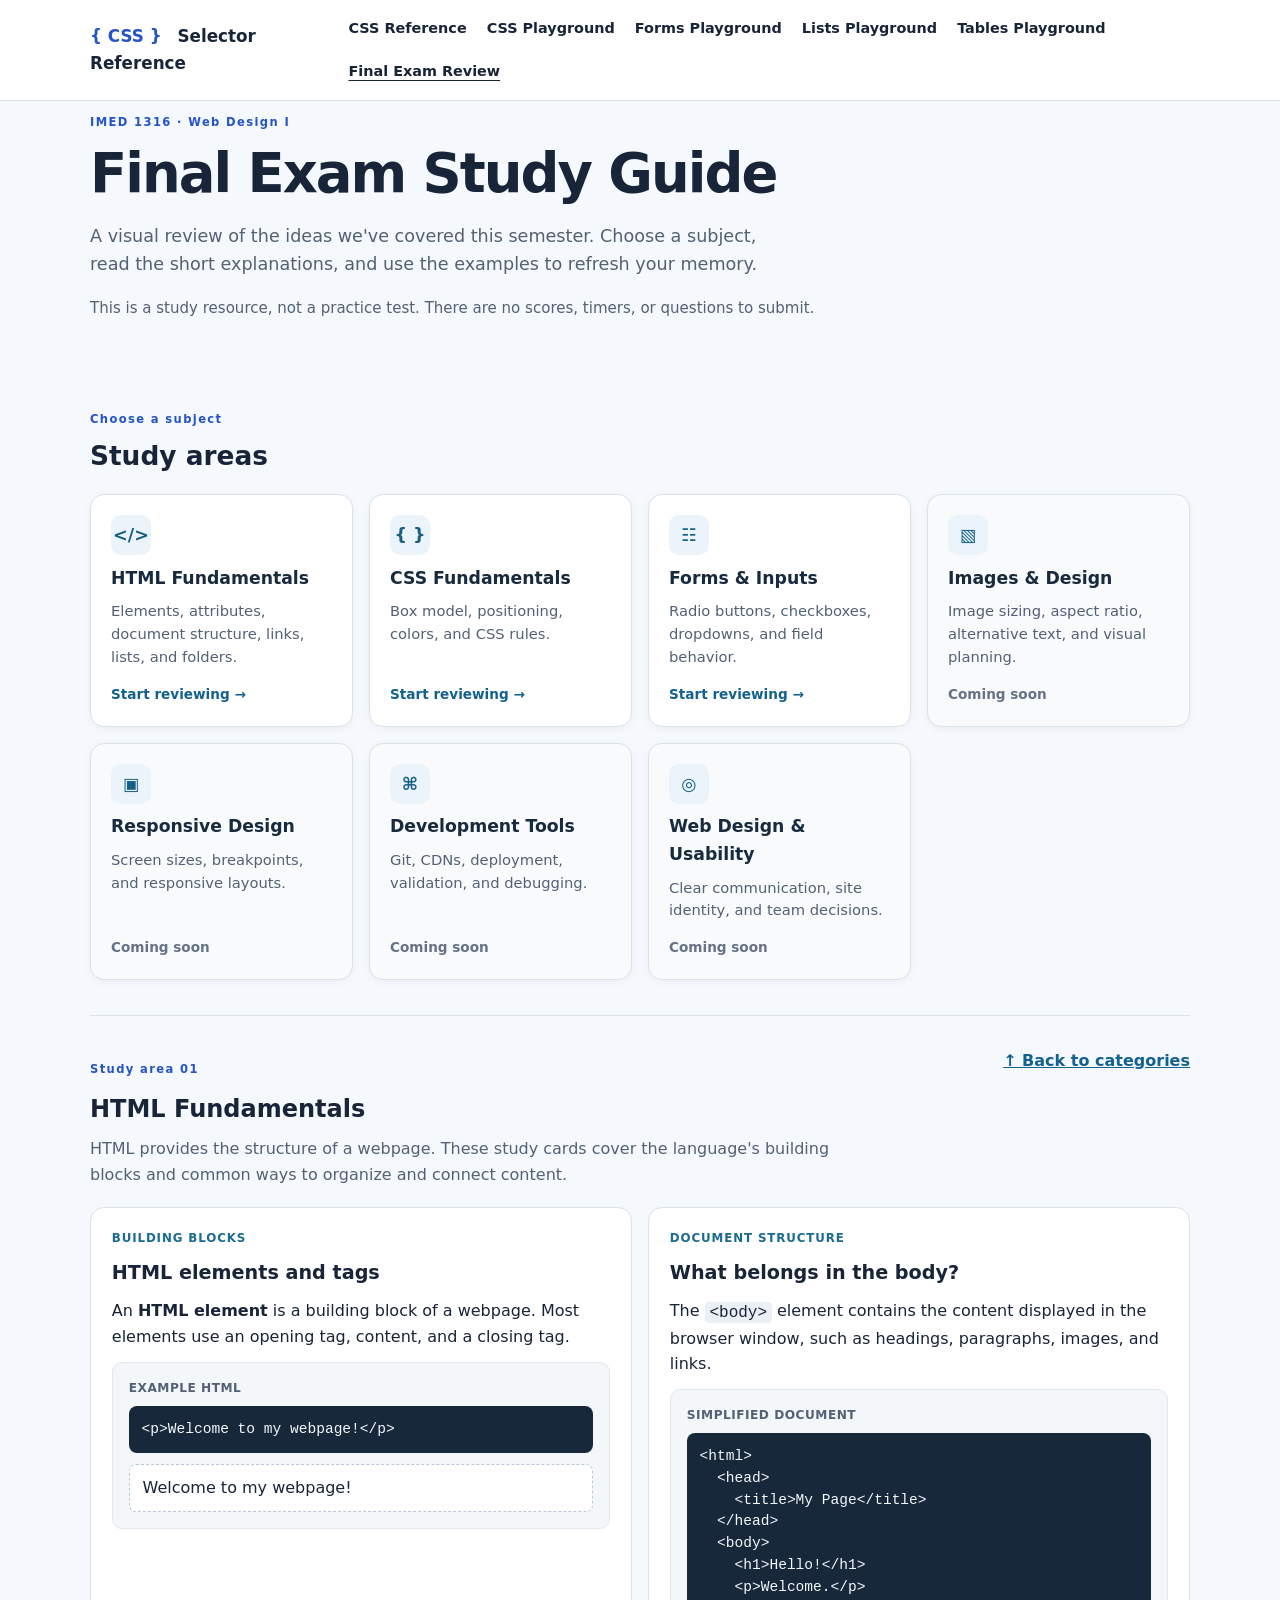
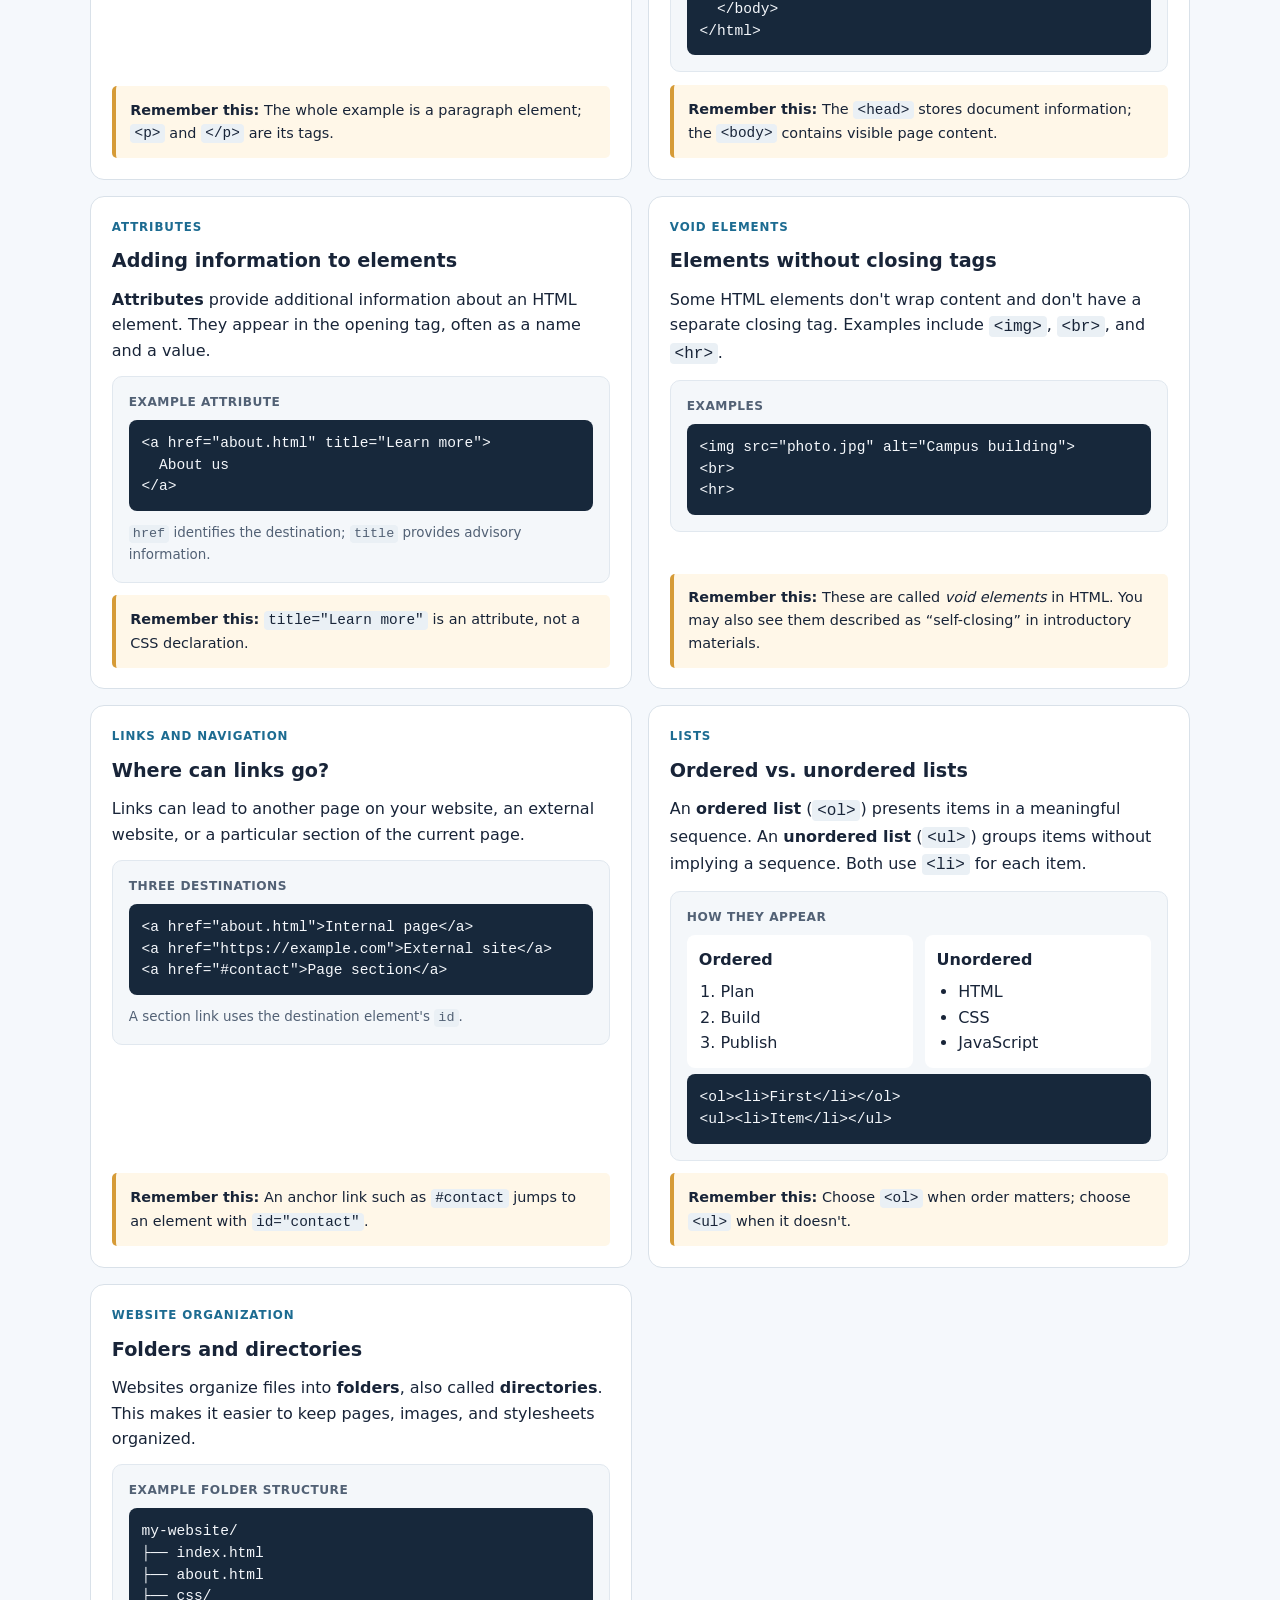
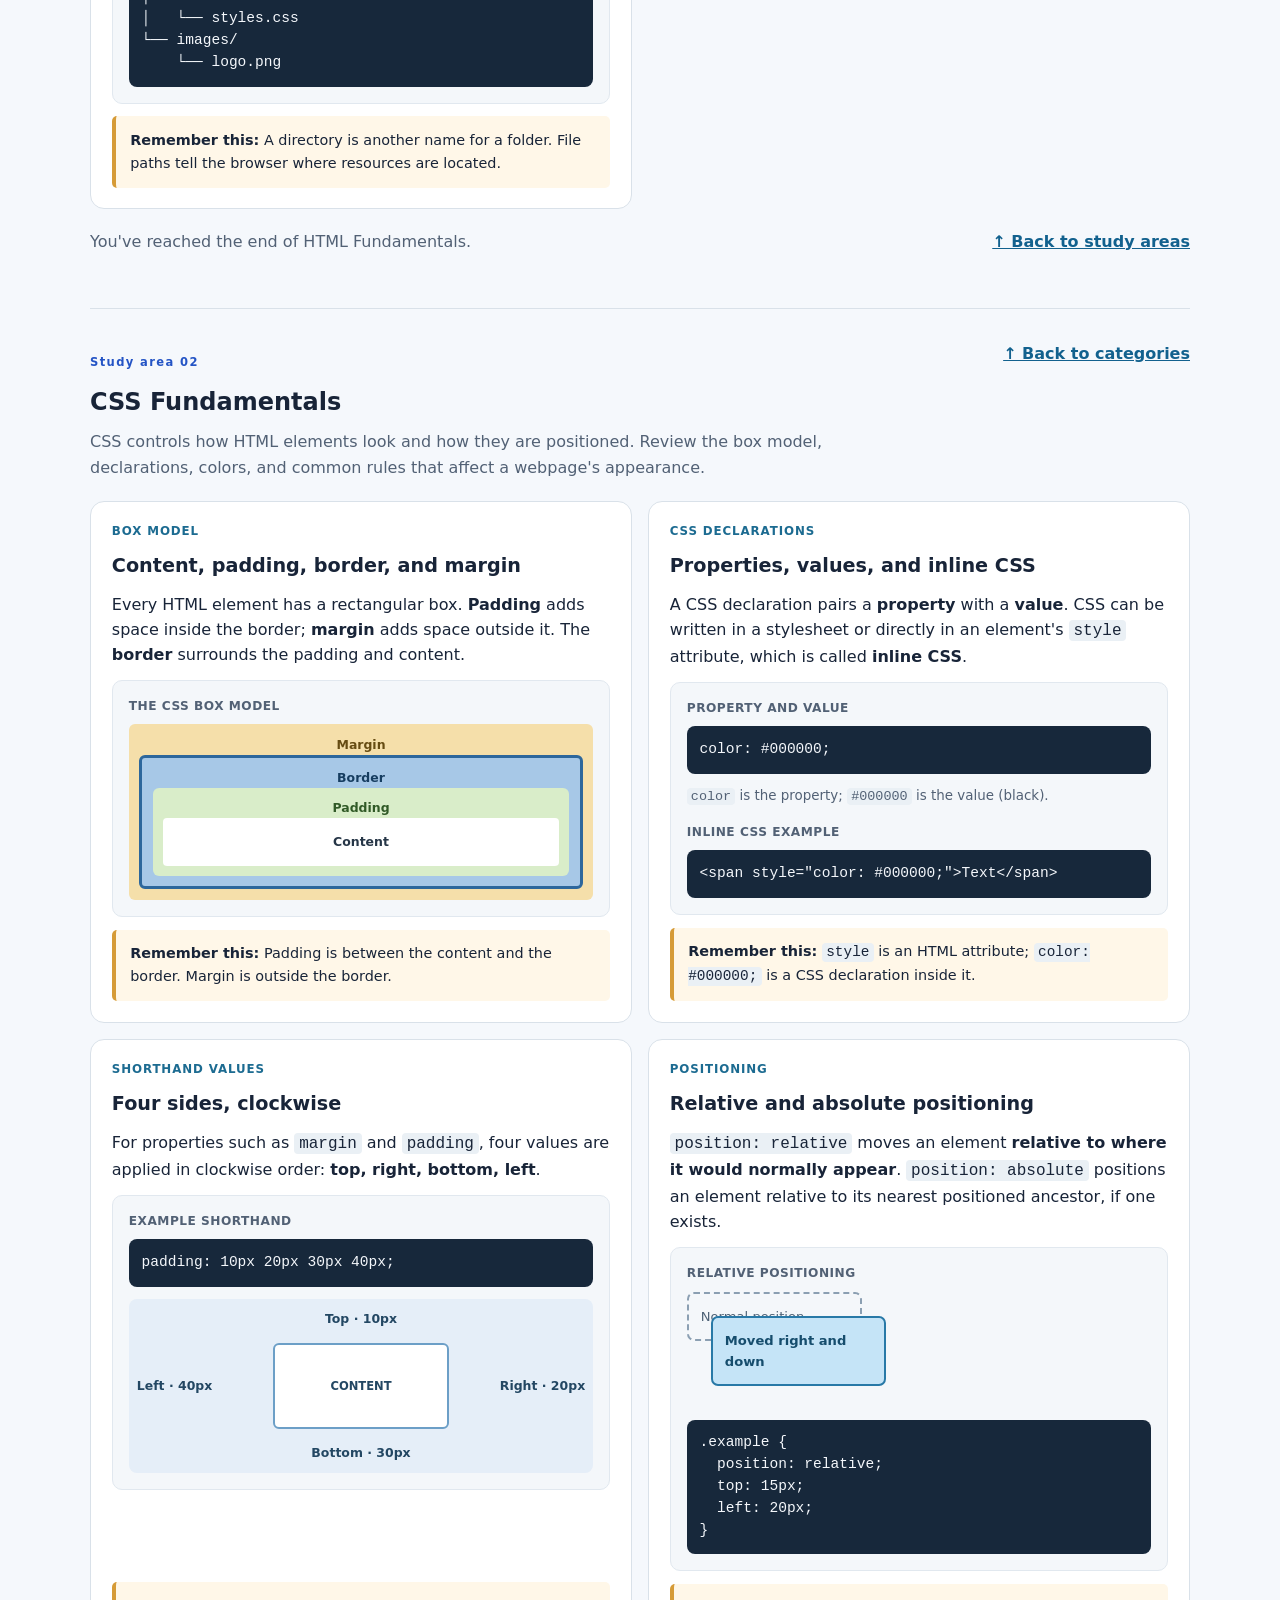
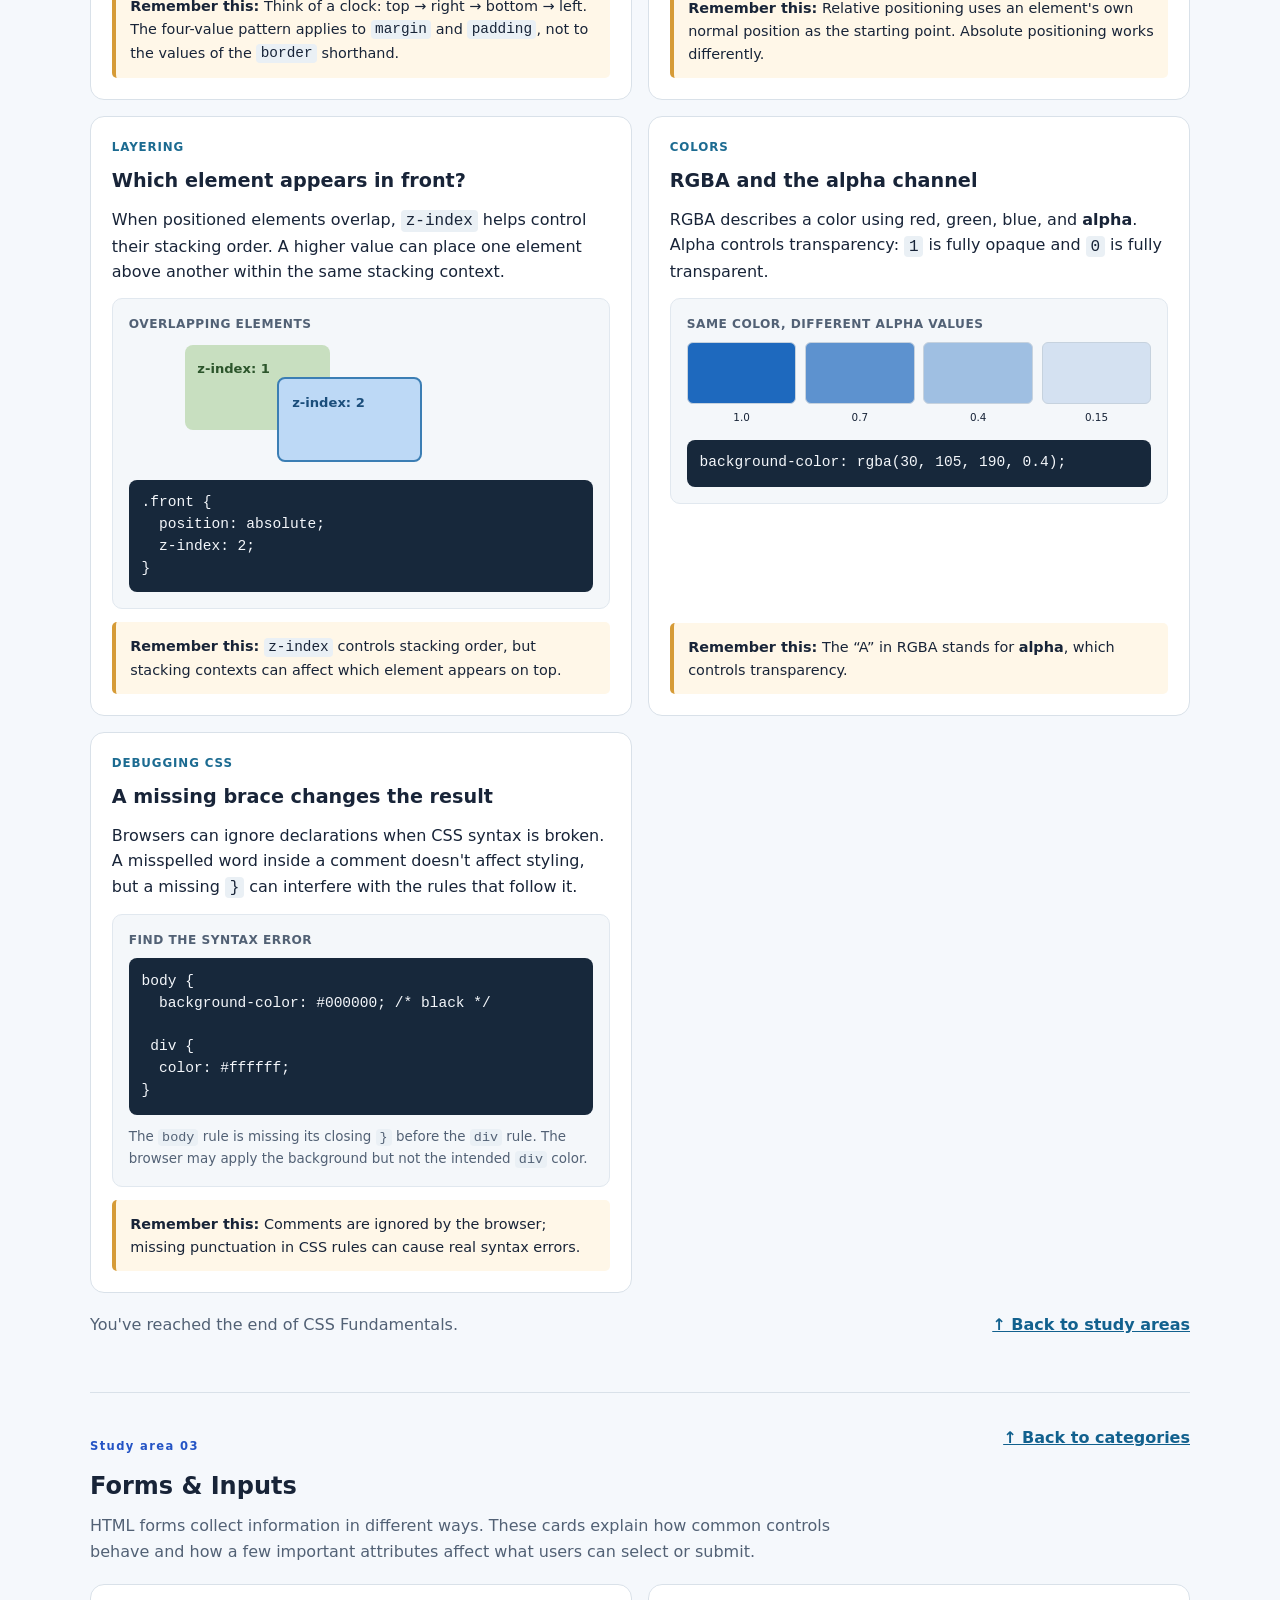
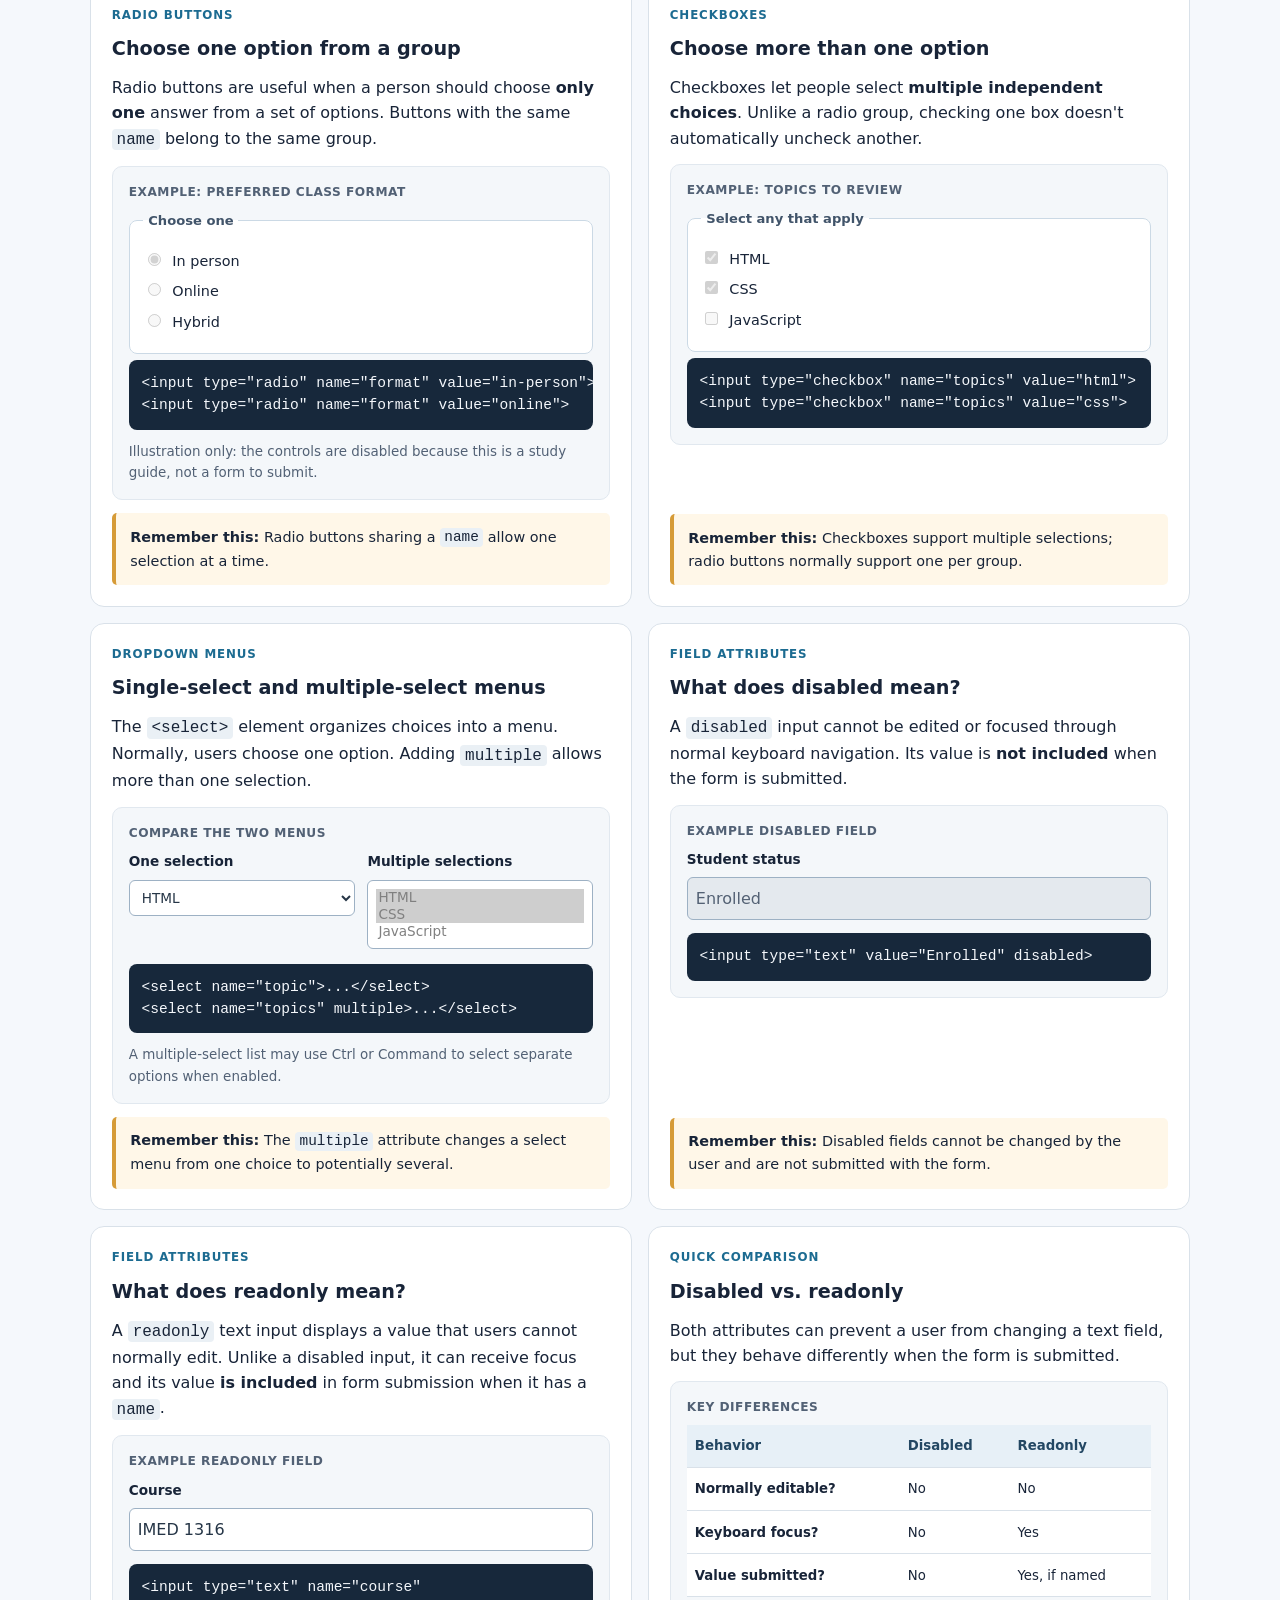
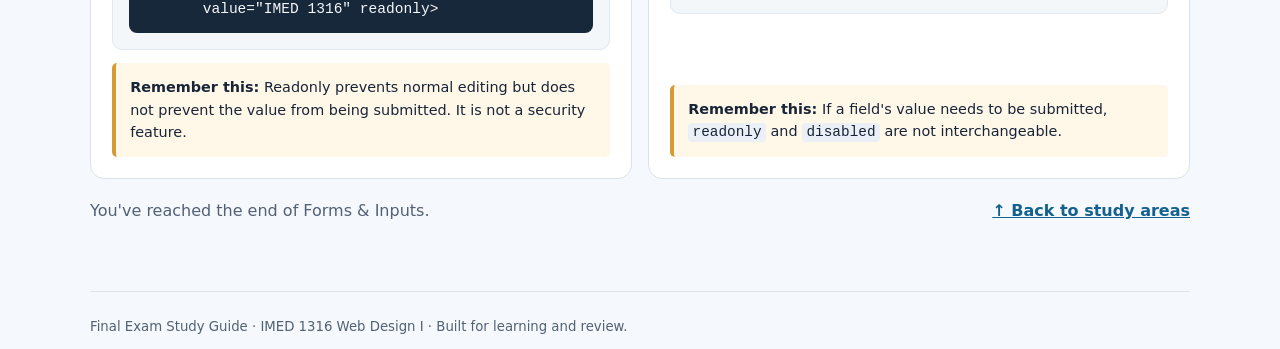
==== commit d52e92ea: "updates" ====
--- a/final-review/index.html
+++ b/final-review/index.html
@@ -36,7 +36,7 @@
       <div class="review-category-grid">
         <a class="review-category-card" href="#html-fundamentals"><span class="review-category-icon" aria-hidden="true">&lt;/&gt;</span><h3>HTML Fundamentals</h3><p>Elements, attributes, document structure, links, lists, and folders.</p><span class="review-category-status">Start reviewing →</span></a>
         <a class="review-category-card" href="#css-fundamentals"><span class="review-category-icon" aria-hidden="true">{ }</span><h3>CSS Fundamentals</h3><p>Box model, positioning, colors, and CSS rules.</p><span class="review-category-status">Start reviewing →</span></a>
-        <div class="review-category-card review-category-card--pending"><span class="review-category-icon" aria-hidden="true">☷</span><h3>Forms &amp; Inputs</h3><p>Radio buttons, checkboxes, dropdowns, and field behavior.</p><span class="review-category-status">Coming soon</span></div>
+        <a class="review-category-card" href="#forms-inputs"><span class="review-category-icon" aria-hidden="true">☷</span><h3>Forms &amp; Inputs</h3><p>Radio buttons, checkboxes, dropdowns, and field behavior.</p><span class="review-category-status">Start reviewing →</span></a>
         <div class="review-category-card review-category-card--pending"><span class="review-category-icon" aria-hidden="true">▧</span><h3>Images &amp; Design</h3><p>Image sizing, aspect ratio, alternative text, and visual planning.</p><span class="review-category-status">Coming soon</span></div>
         <div class="review-category-card review-category-card--pending"><span class="review-category-icon" aria-hidden="true">▣</span><h3>Responsive Design</h3><p>Screen sizes, breakpoints, and responsive layouts.</p><span class="review-category-status">Coming soon</span></div>
         <div class="review-category-card review-category-card--pending"><span class="review-category-icon" aria-hidden="true">⌘</span><h3>Development Tools</h3><p>Git, CDNs, deployment, validation, and debugging.</p><span class="review-category-status">Coming soon</span></div>
@@ -116,6 +116,28 @@
       </div>
       <div class="review-section-end"><p>You've reached the end of CSS Fundamentals.</p><a href="#categories">↑ Back to study areas</a></div>
     </section>
+
+    <section id="forms-inputs" class="review-section" aria-labelledby="forms-heading">
+      <div class="review-section-heading"><div><p class="eyebrow">Study area 03</p><h2 id="forms-heading">Forms &amp; Inputs</h2><p>HTML forms collect information in different ways. These cards explain how common controls behave and how a few important attributes affect what users can select or submit.</p></div><a class="review-back-link" href="#categories">↑ Back to categories</a></div>
+      <div class="review-study-grid">
+        <article class="review-study-card"><p class="review-card-kicker">Radio buttons</p><h3>Choose one option from a group</h3><p>Radio buttons are useful when a person should choose <strong>only one</strong> answer from a set of options. Buttons with the same <code>name</code> belong to the same group.</p><div class="review-visual"><p class="review-visual-label">Example: Preferred class format</p><fieldset class="review-form-example"><legend>Choose one</legend><label><input type="radio" name="review-class-format" checked disabled> In person</label><label><input type="radio" name="review-class-format" disabled> Online</label><label><input type="radio" name="review-class-format" disabled> Hybrid</label></fieldset><pre><code>&lt;input type="radio" name="format" value="in-person"&gt;
+&lt;input type="radio" name="format" value="online"&gt;</code></pre><p class="review-visual-caption">Illustration only: the controls are disabled because this is a study guide, not a form to submit.</p></div><p class="review-remember"><strong>Remember this:</strong> Radio buttons sharing a <code>name</code> allow one selection at a time.</p></article>
+
+        <article class="review-study-card"><p class="review-card-kicker">Checkboxes</p><h3>Choose more than one option</h3><p>Checkboxes let people select <strong>multiple independent choices</strong>. Unlike a radio group, checking one box doesn't automatically uncheck another.</p><div class="review-visual"><p class="review-visual-label">Example: Topics to review</p><fieldset class="review-form-example"><legend>Select any that apply</legend><label><input type="checkbox" checked disabled> HTML</label><label><input type="checkbox" checked disabled> CSS</label><label><input type="checkbox" disabled> JavaScript</label></fieldset><pre><code>&lt;input type="checkbox" name="topics" value="html"&gt;
+&lt;input type="checkbox" name="topics" value="css"&gt;</code></pre></div><p class="review-remember"><strong>Remember this:</strong> Checkboxes support multiple selections; radio buttons normally support one per group.</p></article>
+
+        <article class="review-study-card"><p class="review-card-kicker">Dropdown menus</p><h3>Single-select and multiple-select menus</h3><p>The <code>&lt;select&gt;</code> element organizes choices into a menu. Normally, users choose one option. Adding <code>multiple</code> allows more than one selection.</p><div class="review-visual"><p class="review-visual-label">Compare the two menus</p><div class="review-select-comparison"><div><strong>One selection</strong><select aria-label="Example single-selection menu" disabled><option>HTML</option><option>CSS</option><option>JavaScript</option></select></div><div><strong>Multiple selections</strong><select aria-label="Example multiple-selection menu" multiple size="3" disabled><option selected>HTML</option><option selected>CSS</option><option>JavaScript</option></select></div></div><pre><code>&lt;select name="topic"&gt;...&lt;/select&gt;
+&lt;select name="topics" multiple&gt;...&lt;/select&gt;</code></pre><p class="review-visual-caption">A multiple-select list may use Ctrl or Command to select separate options when enabled.</p></div><p class="review-remember"><strong>Remember this:</strong> The <code>multiple</code> attribute changes a select menu from one choice to potentially several.</p></article>
+
+        <article class="review-study-card"><p class="review-card-kicker">Field attributes</p><h3>What does disabled mean?</h3><p>A <code>disabled</code> input cannot be edited or focused through normal keyboard navigation. Its value is <strong>not included</strong> when the form is submitted.</p><div class="review-visual"><p class="review-visual-label">Example disabled field</p><div class="review-field-demo"><label for="review-disabled">Student status</label><input id="review-disabled" type="text" value="Enrolled" disabled></div><pre><code>&lt;input type="text" value="Enrolled" disabled&gt;</code></pre></div><p class="review-remember"><strong>Remember this:</strong> Disabled fields cannot be changed by the user and are not submitted with the form.</p></article>
+
+        <article class="review-study-card"><p class="review-card-kicker">Field attributes</p><h3>What does readonly mean?</h3><p>A <code>readonly</code> text input displays a value that users cannot normally edit. Unlike a disabled input, it can receive focus and its value <strong>is included</strong> in form submission when it has a <code>name</code>.</p><div class="review-visual"><p class="review-visual-label">Example readonly field</p><div class="review-field-demo"><label for="review-readonly">Course</label><input id="review-readonly" type="text" name="course" value="IMED 1316" readonly></div><pre><code>&lt;input type="text" name="course"
+       value="IMED 1316" readonly&gt;</code></pre></div><p class="review-remember"><strong>Remember this:</strong> Readonly prevents normal editing but does not prevent the value from being submitted. It is not a security feature.</p></article>
+
+        <article class="review-study-card"><p class="review-card-kicker">Quick comparison</p><h3>Disabled vs. readonly</h3><p>Both attributes can prevent a user from changing a text field, but they behave differently when the form is submitted.</p><div class="review-visual"><p class="review-visual-label">Key differences</p><div class="review-comparison-scroll"><table class="review-compare-table"><thead><tr><th scope="col">Behavior</th><th scope="col">Disabled</th><th scope="col">Readonly</th></tr></thead><tbody><tr><th scope="row">Normally editable?</th><td>No</td><td>No</td></tr><tr><th scope="row">Keyboard focus?</th><td>No</td><td>Yes</td></tr><tr><th scope="row">Value submitted?</th><td>No</td><td>Yes, if named</td></tr></tbody></table></div></div><p class="review-remember"><strong>Remember this:</strong> If a field's value needs to be submitted, <code>readonly</code> and <code>disabled</code> are not interchangeable.</p></article>
+      </div>
+      <div class="review-section-end"><p>You've reached the end of Forms &amp; Inputs.</p><a href="#categories">↑ Back to study areas</a></div>
+    </section>
   </main>
   <footer class="container footer">Final Exam Study Guide · IMED 1316 Web Design I · Built for learning and review.</footer>
 </body>
--- a/css/final-review.css
+++ b/css/final-review.css
@@ -69,3 +69,25 @@
 .review-alpha-grid span { display: block; height: 62px; border-radius: 6px; border: 1px solid #c6d2de; background-image: linear-gradient(45deg,#fff 25%,#eee 25%,#eee 50%,#fff 50%,#fff 75%,#eee 75%); }
 .review-alpha-grid small { display: block; margin-top: .3rem; }
 @media print { .review-box-margin, .review-box-border, .review-box-padding, .review-clockwise, .review-position-shifted, .review-stack-back, .review-stack-front, .review-alpha-grid span { print-color-adjust: exact; -webkit-print-color-adjust: exact; } }
+
+
+/* Forms & Inputs — static illustrations for the study guide. */
+.review-form-example { margin: .4rem 0 0; padding: .75rem .85rem; border: 1px solid #cbd9e5; border-radius: 8px; background: #fff; }
+.review-form-example legend { padding: 0 .3rem; color: #41546a; font-size: .82rem; font-weight: 700; }
+.review-form-example label { display: block; margin: .45rem 0; font-size: .9rem; }
+.review-form-example input { accent-color: #246f9c; margin-right: .4rem; }
+.review-form-example input:disabled { opacity: 1; }
+.review-select-comparison { display: grid; grid-template-columns: repeat(2,minmax(0,1fr)); gap: .8rem; margin: .5rem 0 .9rem; }
+.review-select-comparison > div { min-width: 0; display: flex; flex-direction: column; gap: .5rem; font-size: .85rem; }
+.review-select-comparison select, .review-field-demo input { width: 100%; max-width: 100%; border: 1px solid #9db1c4; border-radius: 6px; padding: .5rem; font: inherit; color: #263647; background: #fff; opacity: 1; }
+.review-select-comparison select:disabled { opacity: 1; color: #263647; background: #fff; }
+.review-field-demo { margin: .5rem 0 .8rem; }
+.review-field-demo label { display: block; font-size: .85rem; font-weight: 700; margin-bottom: .4rem; }
+.review-field-demo input:disabled { background: #e4e9ee; color: #536174; opacity: 1; }
+.review-field-demo input[readonly] { background: #fff; }
+.review-comparison-scroll { overflow-x: auto; }
+.review-compare-table { border-collapse: collapse; width: 100%; min-width: 300px; background: #fff; font-size: .83rem; }
+.review-compare-table th, .review-compare-table td { padding: .65rem .5rem; border-bottom: 1px solid #d9e1e9; text-align: left; }
+.review-compare-table thead th { background: #e7f0f7; color: #234763; }
+.review-compare-table tbody th { font-weight: 600; }
+@media (max-width: 450px) { .review-select-comparison { grid-template-columns: 1fr; } }
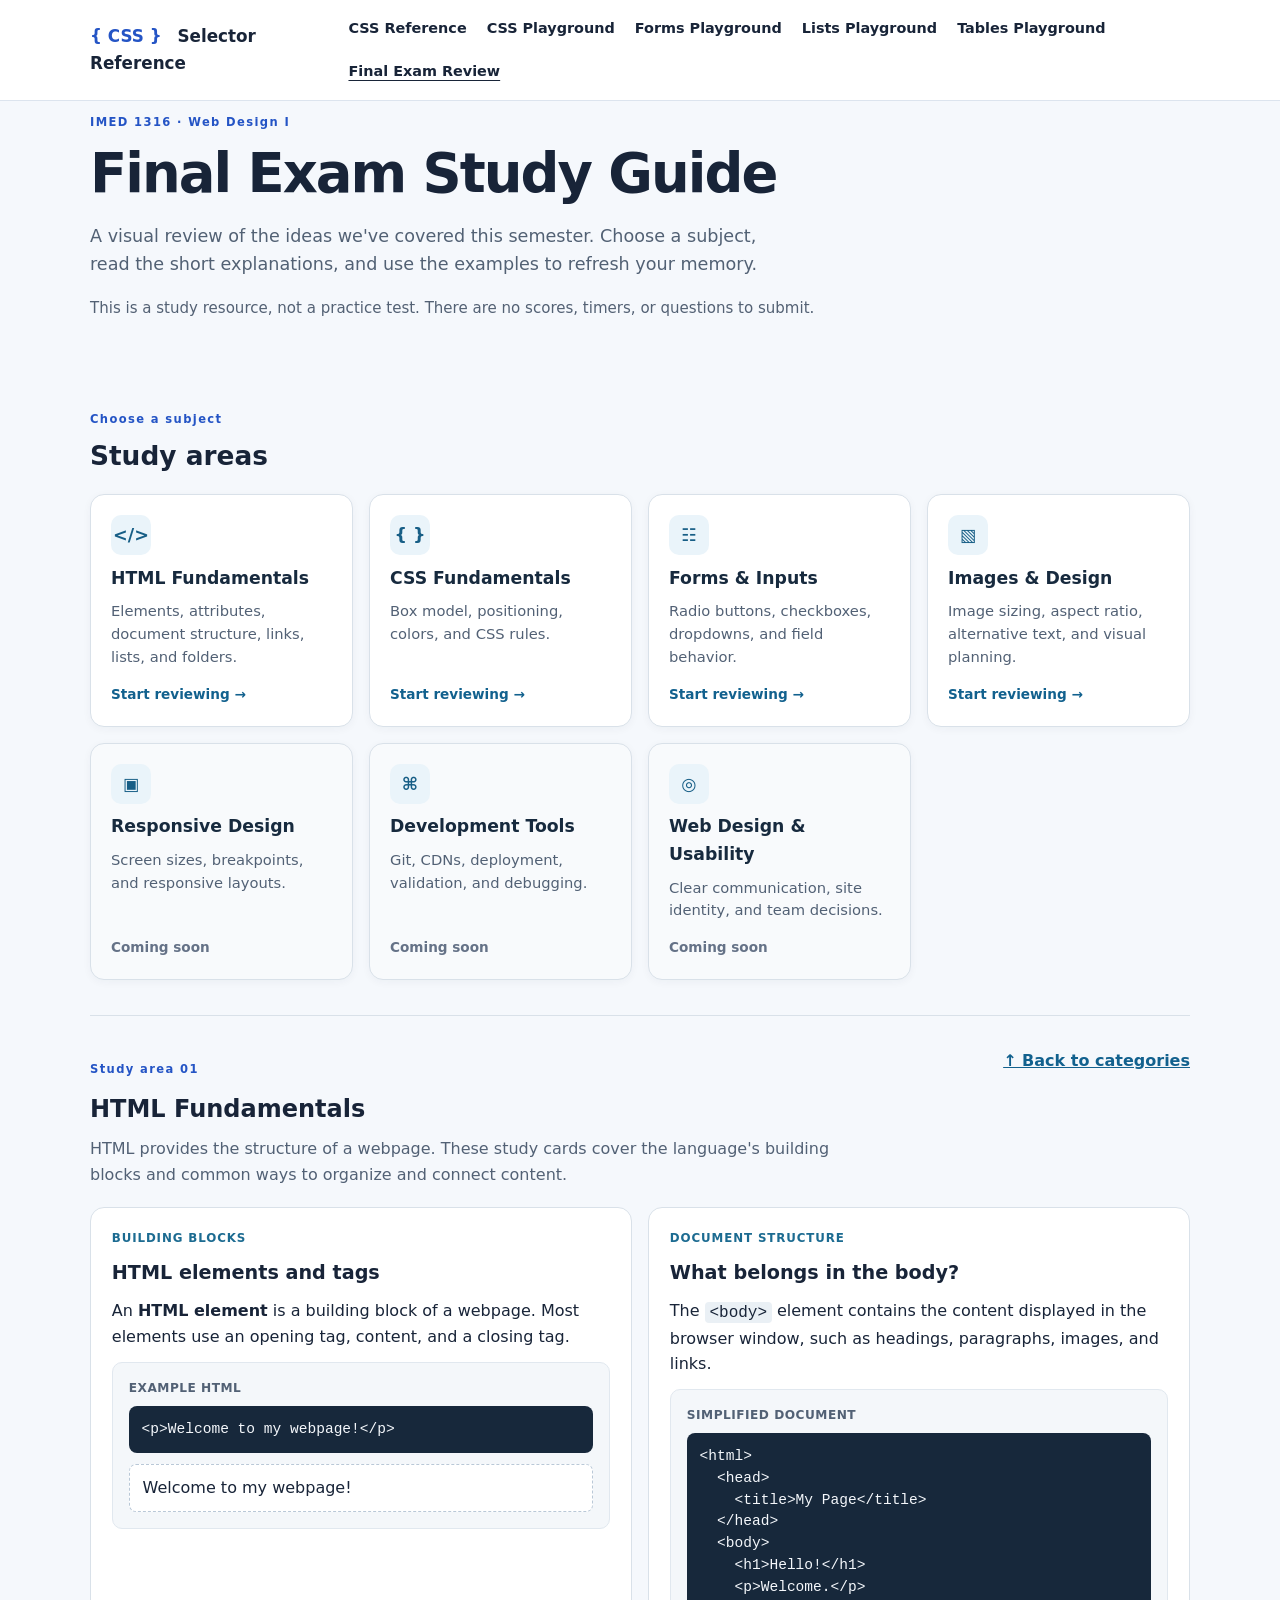
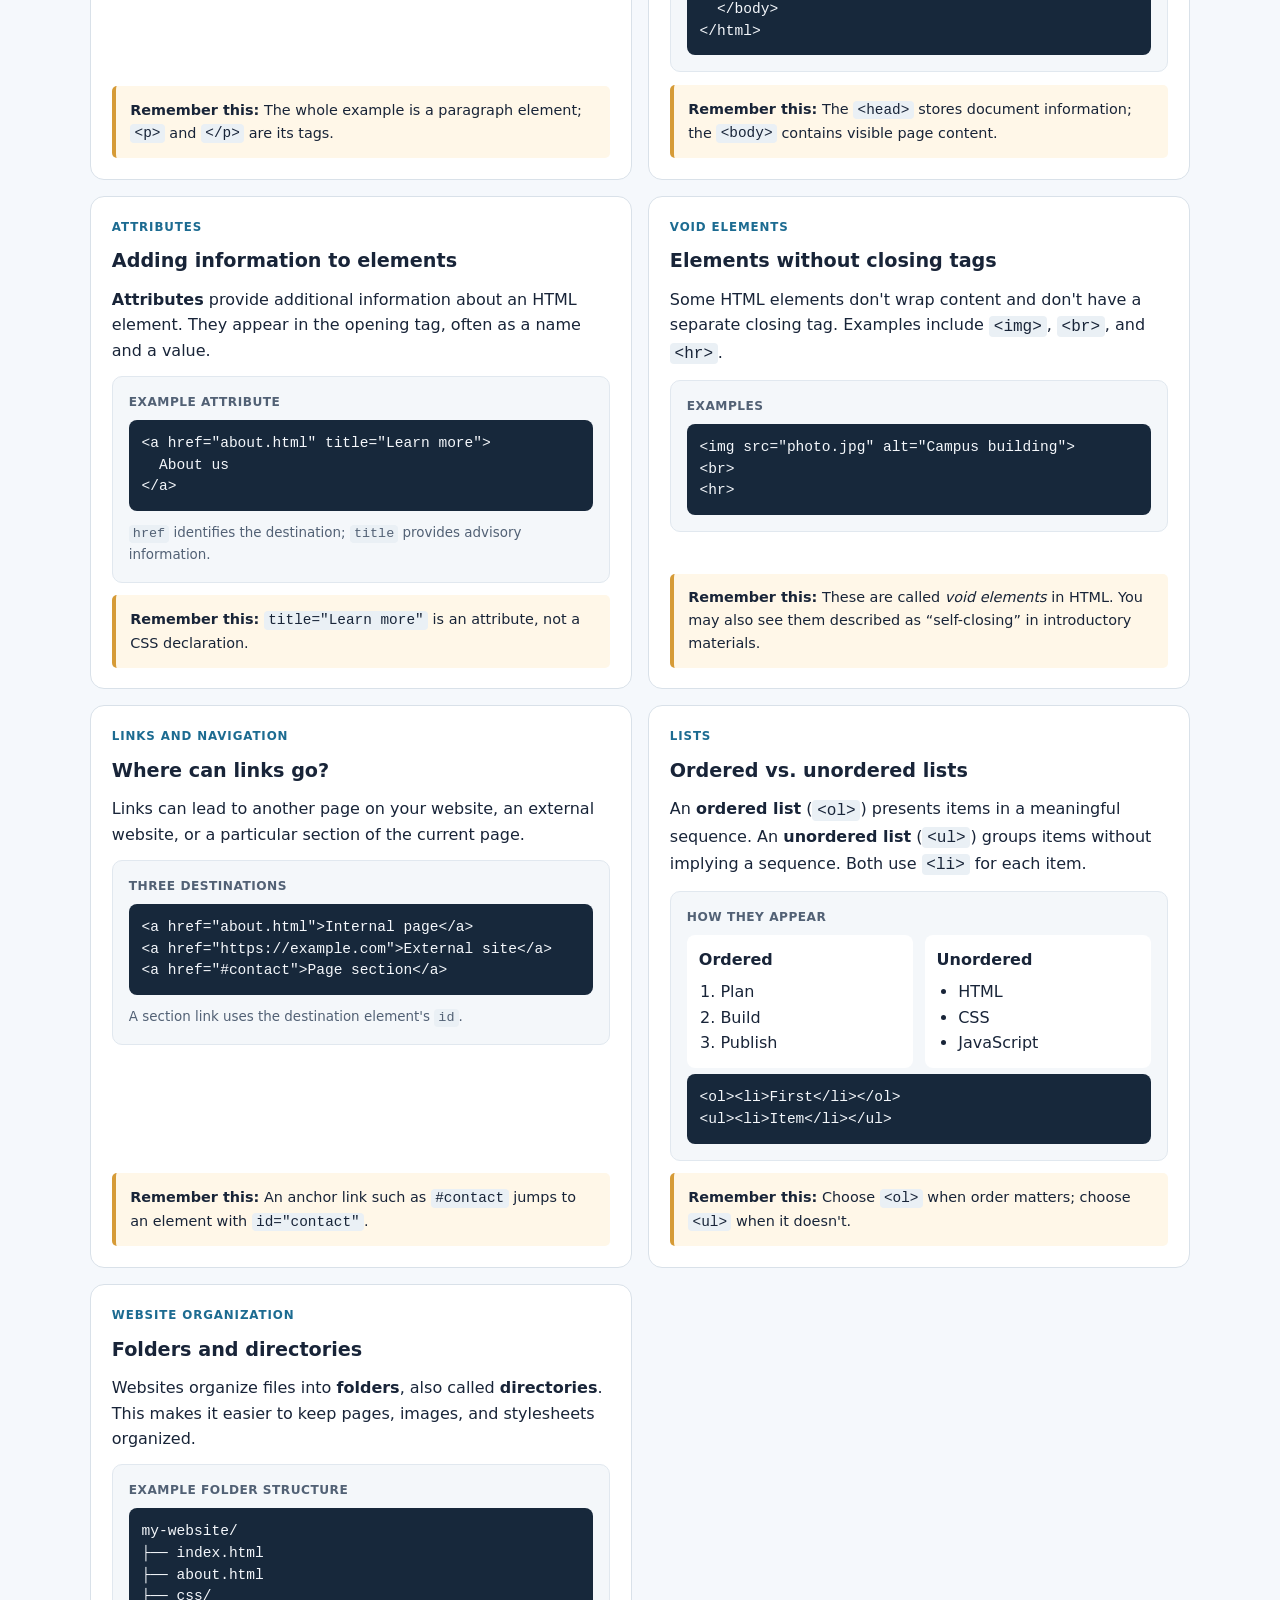
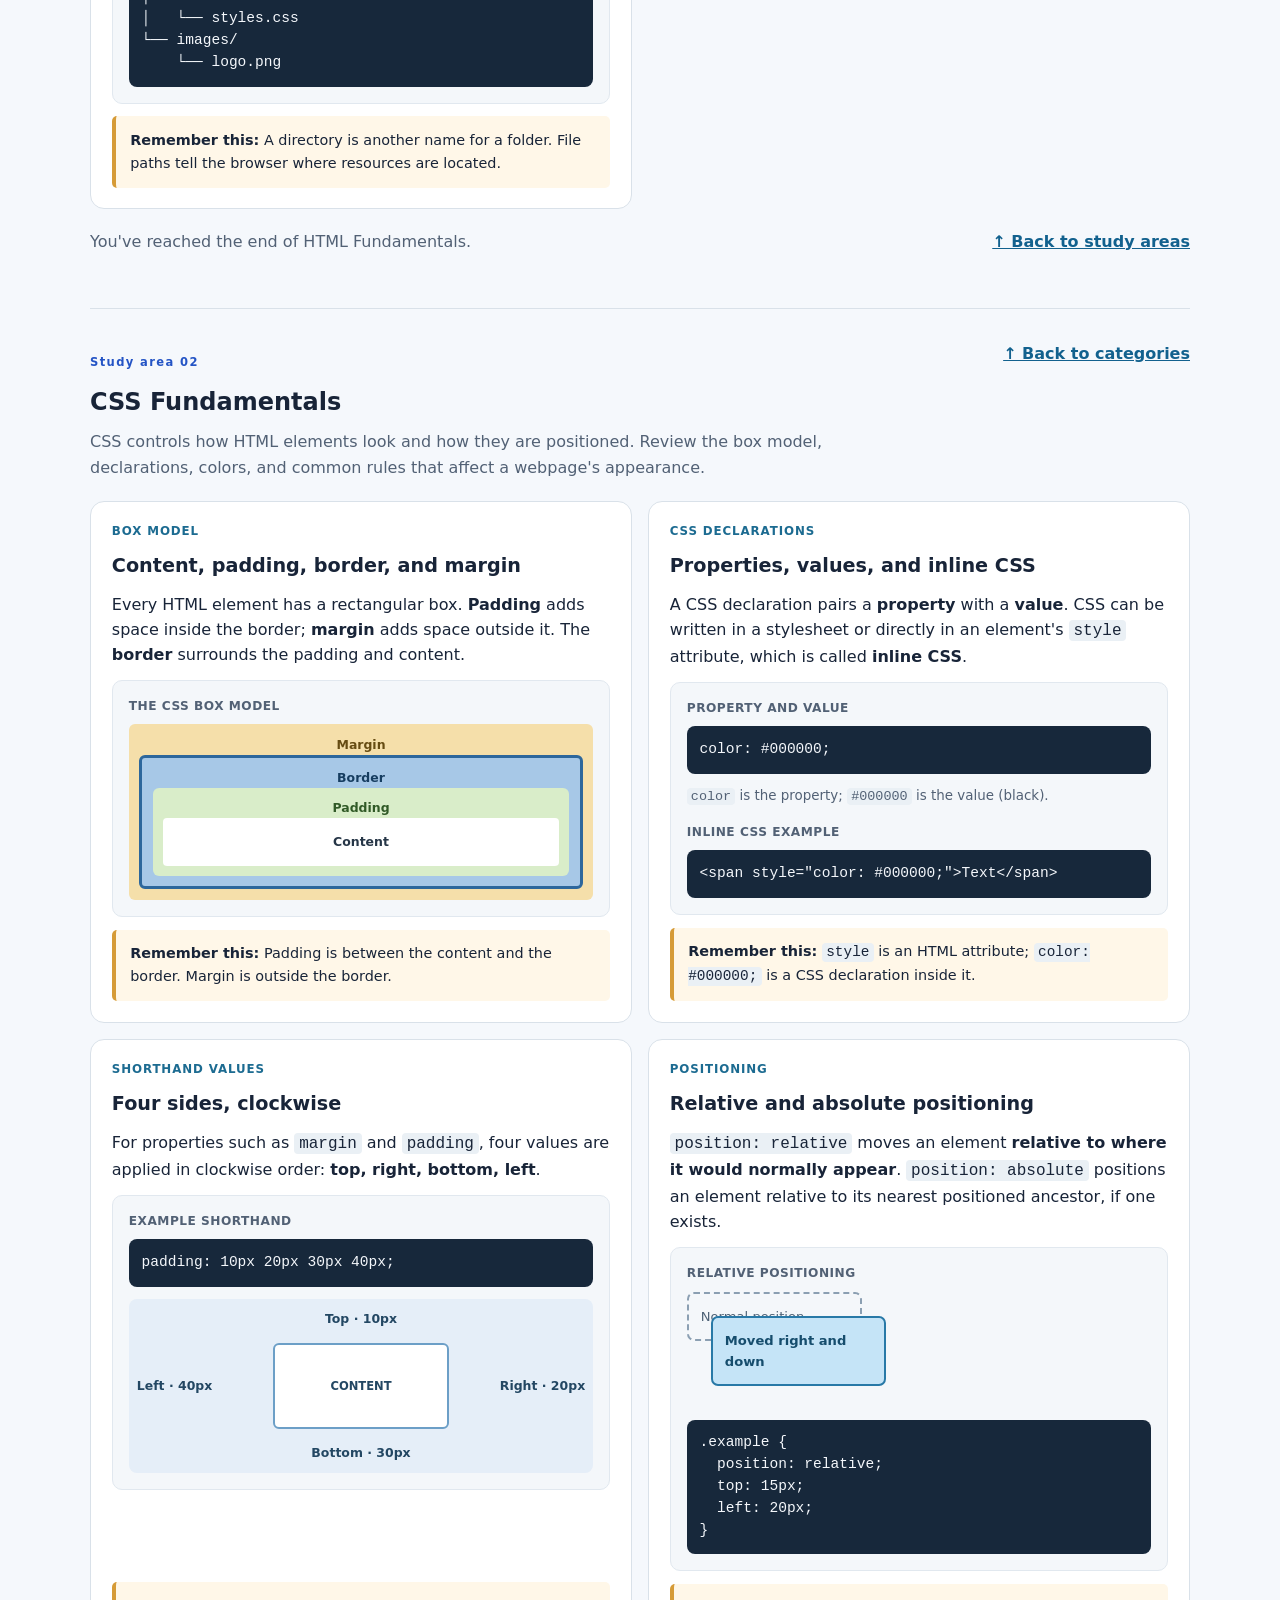
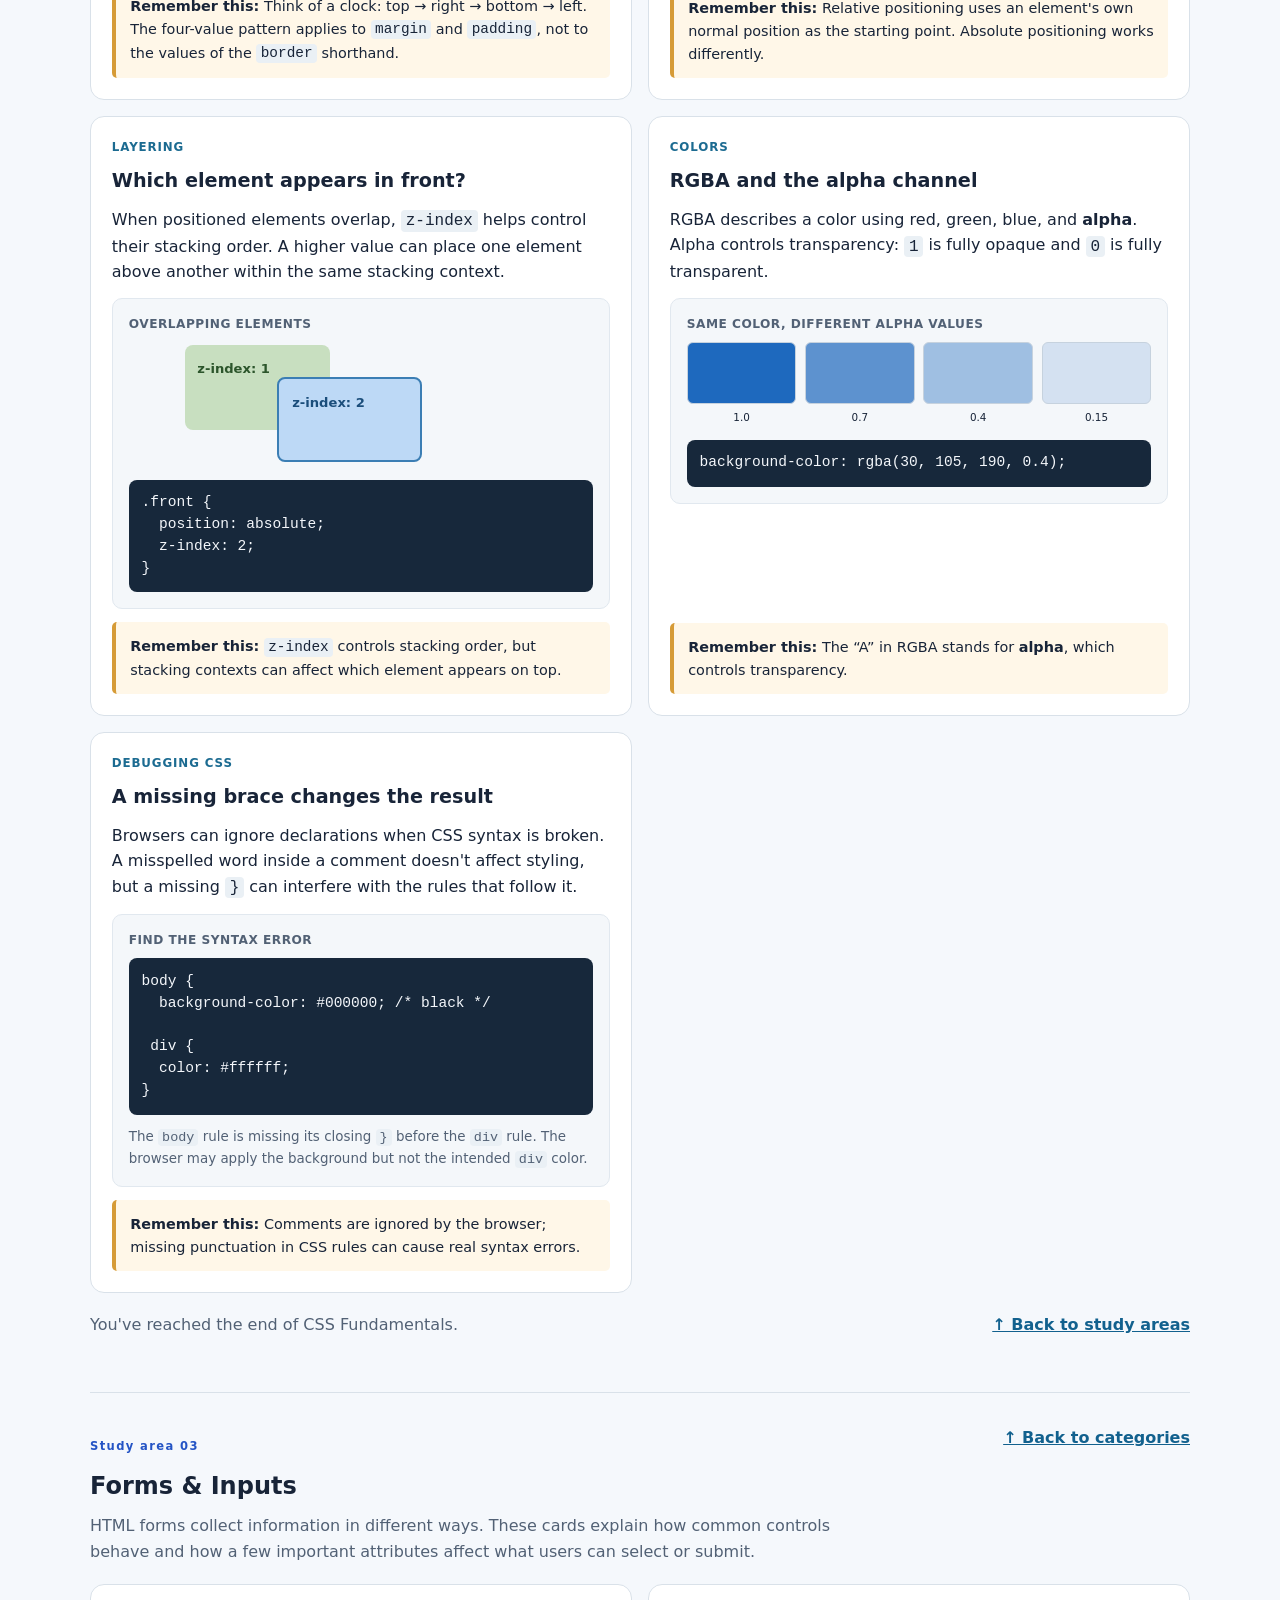
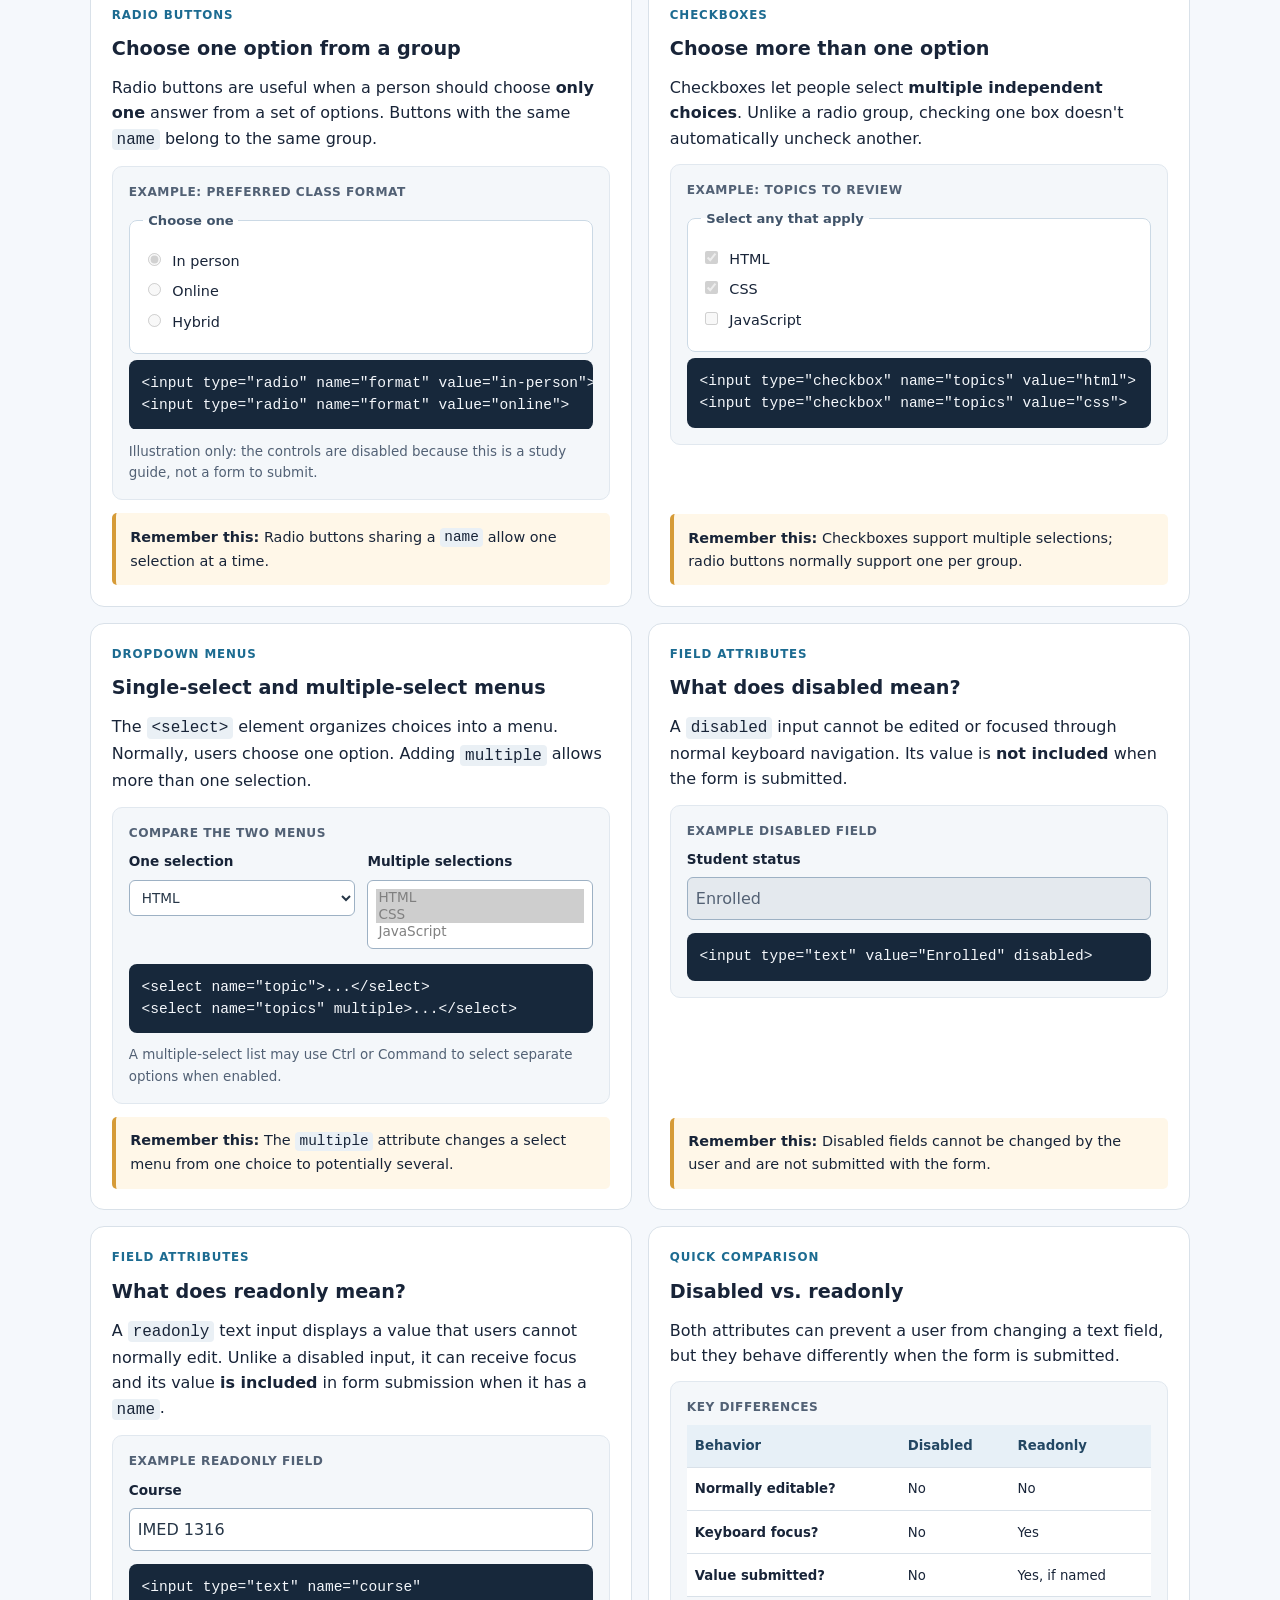
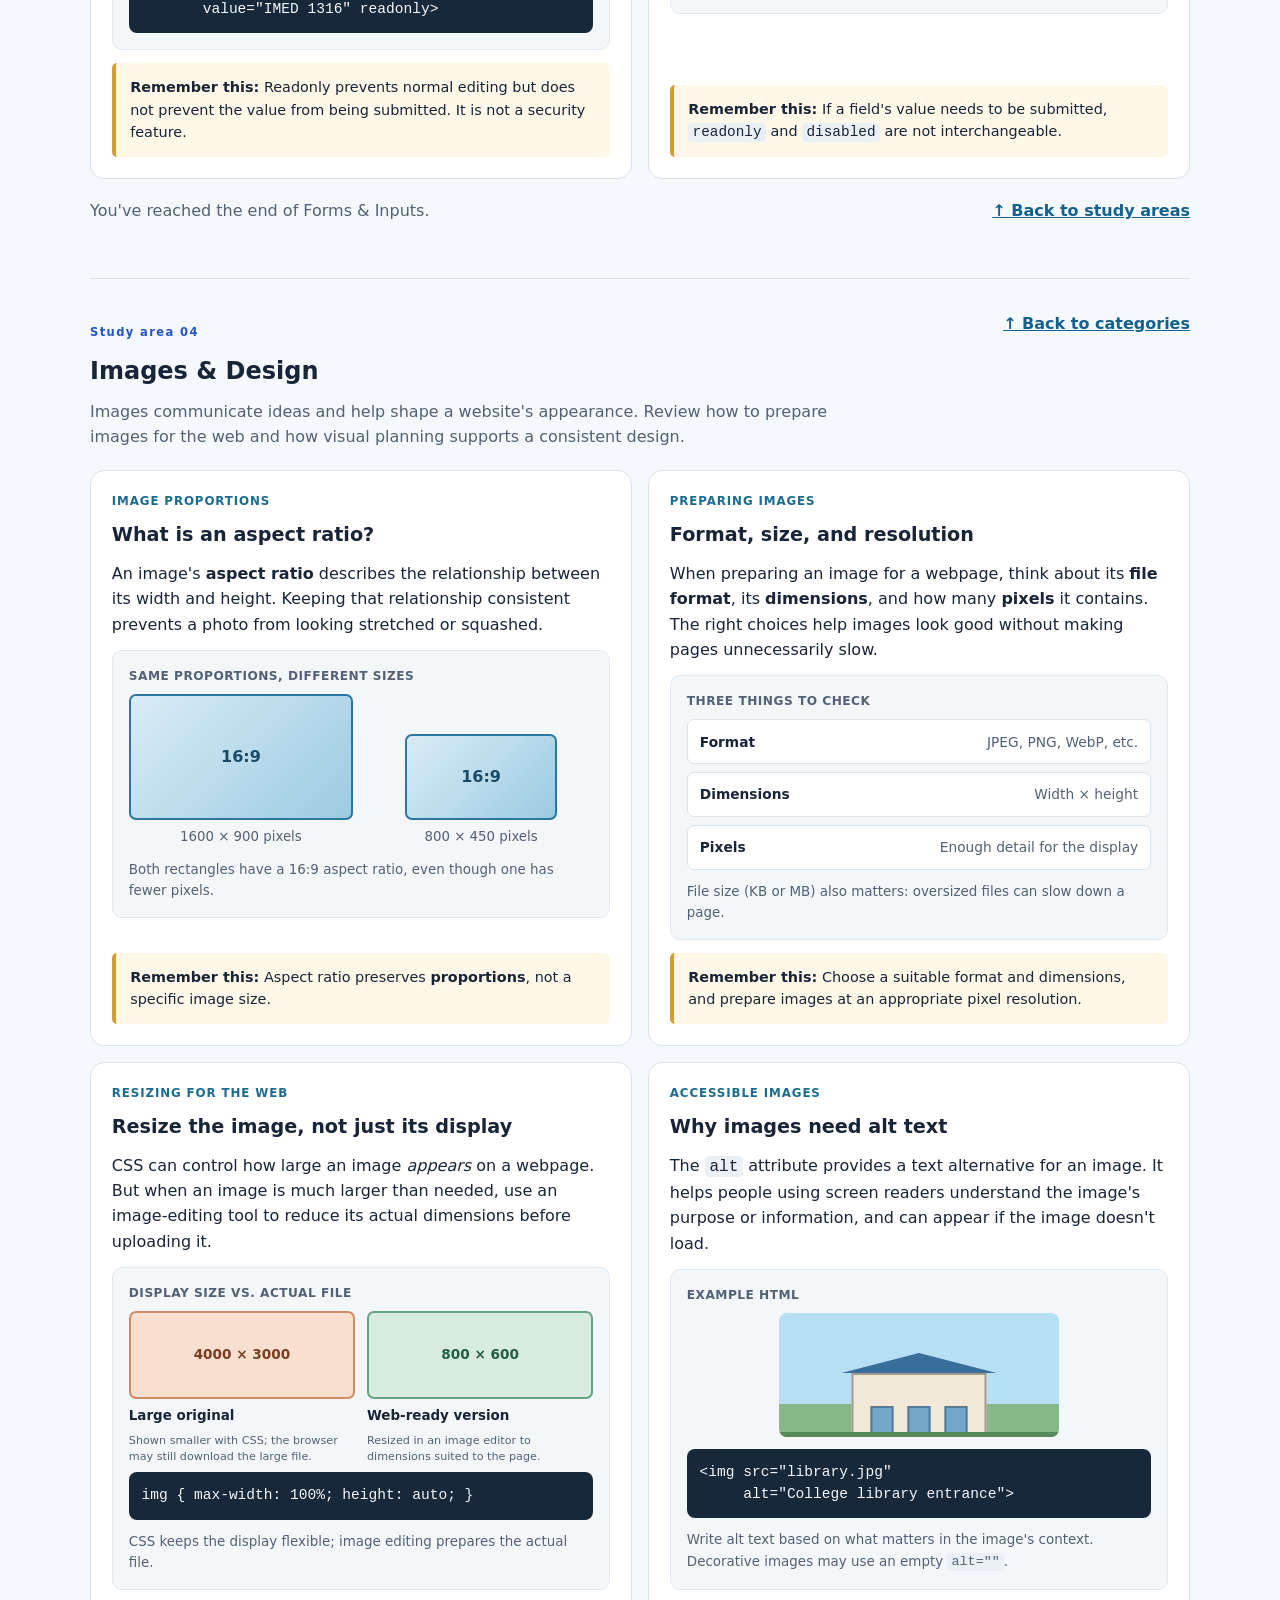
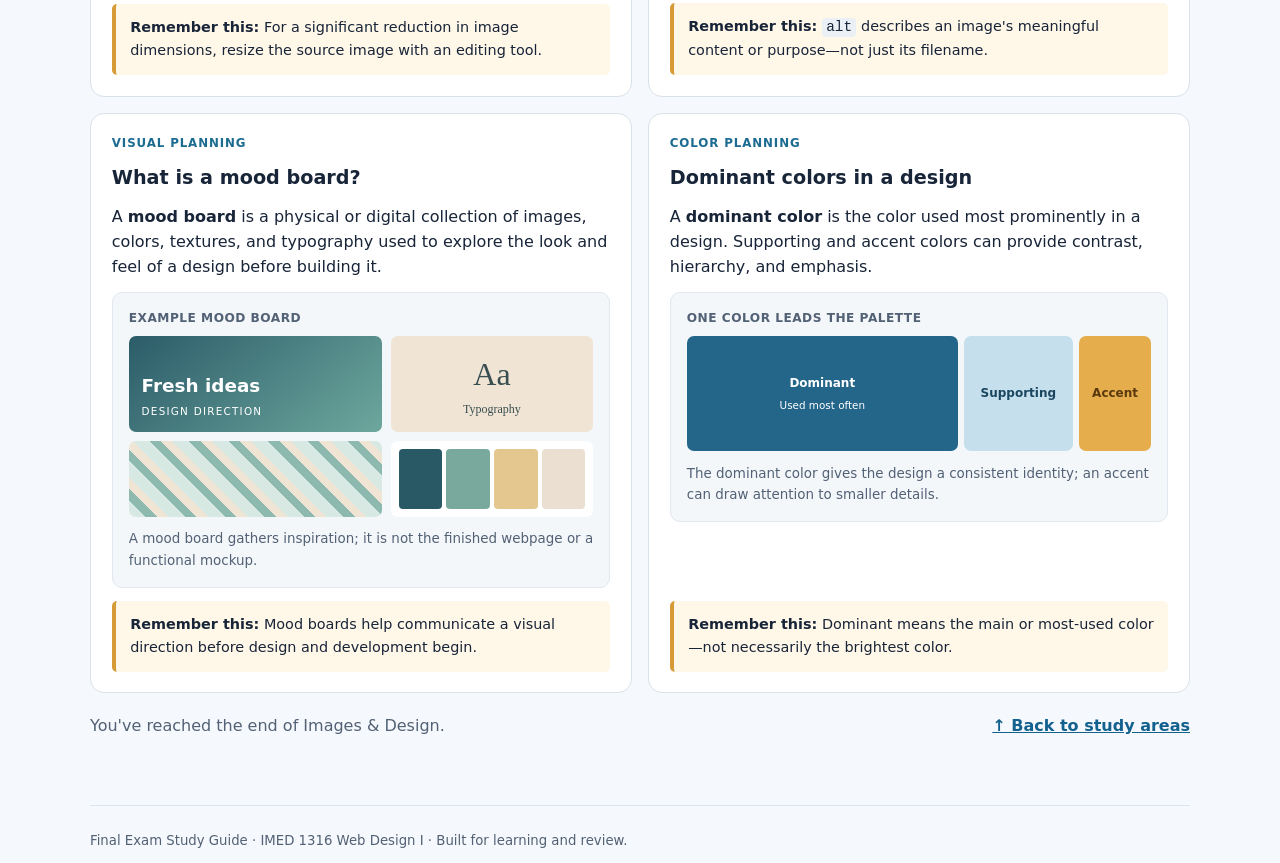
==== commit 78110132: "updates" ====
--- a/final-review/index.html
+++ b/final-review/index.html
@@ -37,7 +37,7 @@
         <a class="review-category-card" href="#html-fundamentals"><span class="review-category-icon" aria-hidden="true">&lt;/&gt;</span><h3>HTML Fundamentals</h3><p>Elements, attributes, document structure, links, lists, and folders.</p><span class="review-category-status">Start reviewing →</span></a>
         <a class="review-category-card" href="#css-fundamentals"><span class="review-category-icon" aria-hidden="true">{ }</span><h3>CSS Fundamentals</h3><p>Box model, positioning, colors, and CSS rules.</p><span class="review-category-status">Start reviewing →</span></a>
         <a class="review-category-card" href="#forms-inputs"><span class="review-category-icon" aria-hidden="true">☷</span><h3>Forms &amp; Inputs</h3><p>Radio buttons, checkboxes, dropdowns, and field behavior.</p><span class="review-category-status">Start reviewing →</span></a>
-        <div class="review-category-card review-category-card--pending"><span class="review-category-icon" aria-hidden="true">▧</span><h3>Images &amp; Design</h3><p>Image sizing, aspect ratio, alternative text, and visual planning.</p><span class="review-category-status">Coming soon</span></div>
+        <a class="review-category-card" href="#images-design"><span class="review-category-icon" aria-hidden="true">▧</span><h3>Images &amp; Design</h3><p>Image sizing, aspect ratio, alternative text, and visual planning.</p><span class="review-category-status">Start reviewing →</span></a>
         <div class="review-category-card review-category-card--pending"><span class="review-category-icon" aria-hidden="true">▣</span><h3>Responsive Design</h3><p>Screen sizes, breakpoints, and responsive layouts.</p><span class="review-category-status">Coming soon</span></div>
         <div class="review-category-card review-category-card--pending"><span class="review-category-icon" aria-hidden="true">⌘</span><h3>Development Tools</h3><p>Git, CDNs, deployment, validation, and debugging.</p><span class="review-category-status">Coming soon</span></div>
         <div class="review-category-card review-category-card--pending"><span class="review-category-icon" aria-hidden="true">◎</span><h3>Web Design &amp; Usability</h3><p>Clear communication, site identity, and team decisions.</p><span class="review-category-status">Coming soon</span></div>
@@ -138,6 +138,25 @@
       </div>
       <div class="review-section-end"><p>You've reached the end of Forms &amp; Inputs.</p><a href="#categories">↑ Back to study areas</a></div>
     </section>
+
+    <section id="images-design" class="review-section" aria-labelledby="images-heading">
+      <div class="review-section-heading"><div><p class="eyebrow">Study area 04</p><h2 id="images-heading">Images &amp; Design</h2><p>Images communicate ideas and help shape a website's appearance. Review how to prepare images for the web and how visual planning supports a consistent design.</p></div><a class="review-back-link" href="#categories">↑ Back to categories</a></div>
+      <div class="review-study-grid">
+        <article class="review-study-card"><p class="review-card-kicker">Image proportions</p><h3>What is an aspect ratio?</h3><p>An image's <strong>aspect ratio</strong> describes the relationship between its width and height. Keeping that relationship consistent prevents a photo from looking stretched or squashed.</p><div class="review-visual"><p class="review-visual-label">Same proportions, different sizes</p><div class="review-ratio-grid"><div><div class="review-ratio-box review-ratio-box--large"><span>16:9</span></div><small>1600 × 900 pixels</small></div><div><div class="review-ratio-box review-ratio-box--small"><span>16:9</span></div><small>800 × 450 pixels</small></div></div><p class="review-visual-caption">Both rectangles have a 16:9 aspect ratio, even though one has fewer pixels.</p></div><p class="review-remember"><strong>Remember this:</strong> Aspect ratio preserves <strong>proportions</strong>, not a specific image size.</p></article>
+
+        <article class="review-study-card"><p class="review-card-kicker">Preparing images</p><h3>Format, size, and resolution</h3><p>When preparing an image for a webpage, think about its <strong>file format</strong>, its <strong>dimensions</strong>, and how many <strong>pixels</strong> it contains. The right choices help images look good without making pages unnecessarily slow.</p><div class="review-visual"><p class="review-visual-label">Three things to check</p><div class="review-image-checks"><div><strong>Format</strong><span>JPEG, PNG, WebP, etc.</span></div><div><strong>Dimensions</strong><span>Width × height</span></div><div><strong>Pixels</strong><span>Enough detail for the display</span></div></div><p class="review-visual-caption">File size (KB or MB) also matters: oversized files can slow down a page.</p></div><p class="review-remember"><strong>Remember this:</strong> Choose a suitable format and dimensions, and prepare images at an appropriate pixel resolution.</p></article>
+
+        <article class="review-study-card"><p class="review-card-kicker">Resizing for the web</p><h3>Resize the image, not just its display</h3><p>CSS can control how large an image <em>appears</em> on a webpage. But when an image is much larger than needed, use an image-editing tool to reduce its actual dimensions before uploading it.</p><div class="review-visual"><p class="review-visual-label">Display size vs. actual file</p><div class="review-resize-comparison"><div><div class="review-resize-icon review-resize-icon--heavy">4000 × 3000</div><strong>Large original</strong><small>Shown smaller with CSS; the browser may still download the large file.</small></div><div><div class="review-resize-icon review-resize-icon--ready">800 × 600</div><strong>Web-ready version</strong><small>Resized in an image editor to dimensions suited to the page.</small></div></div><pre><code>img { max-width: 100%; height: auto; }</code></pre><p class="review-visual-caption">CSS keeps the display flexible; image editing prepares the actual file.</p></div><p class="review-remember"><strong>Remember this:</strong> For a significant reduction in image dimensions, resize the source image with an editing tool.</p></article>
+
+        <article class="review-study-card"><p class="review-card-kicker">Accessible images</p><h3>Why images need alt text</h3><p>The <code>alt</code> attribute provides a text alternative for an image. It helps people using screen readers understand the image's purpose or information, and can appear if the image doesn't load.</p><div class="review-visual"><p class="review-visual-label">Example HTML</p><div class="review-alt-demo" role="img" aria-label="Illustration of a small building with a blue roof and green trees"><span class="review-alt-roof"></span><span class="review-alt-building"><i></i><i></i><i></i></span><span class="review-alt-ground"></span></div><pre><code>&lt;img src="library.jpg"
+     alt="College library entrance"&gt;</code></pre><p class="review-visual-caption">Write alt text based on what matters in the image's context. Decorative images may use an empty <code>alt=""</code>.</p></div><p class="review-remember"><strong>Remember this:</strong> <code>alt</code> describes an image's meaningful content or purpose—not just its filename.</p></article>
+
+        <article class="review-study-card"><p class="review-card-kicker">Visual planning</p><h3>What is a mood board?</h3><p>A <strong>mood board</strong> is a physical or digital collection of images, colors, textures, and typography used to explore the look and feel of a design before building it.</p><div class="review-visual"><p class="review-visual-label">Example mood board</p><div class="review-moodboard" aria-label="Illustrative mood board with a color palette, typography sample, geometric patterns, and design inspiration"><div class="review-mood-hero"><span>Fresh ideas</span><small>DESIGN DIRECTION</small></div><div class="review-mood-type">Aa<span>Typography</span></div><div class="review-mood-pattern" aria-hidden="true"></div><div class="review-mood-swatches"><span></span><span></span><span></span><span></span></div></div><p class="review-visual-caption">A mood board gathers inspiration; it is not the finished webpage or a functional mockup.</p></div><p class="review-remember"><strong>Remember this:</strong> Mood boards help communicate a visual direction before design and development begin.</p></article>
+
+        <article class="review-study-card"><p class="review-card-kicker">Color planning</p><h3>Dominant colors in a design</h3><p>A <strong>dominant color</strong> is the color used most prominently in a design. Supporting and accent colors can provide contrast, hierarchy, and emphasis.</p><div class="review-visual"><p class="review-visual-label">One color leads the palette</p><div class="review-color-palette"><div class="review-color-dominant"><span>Dominant</span><small>Used most often</small></div><div class="review-color-support"><span>Supporting</span></div><div class="review-color-accent"><span>Accent</span></div></div><p class="review-visual-caption">The dominant color gives the design a consistent identity; an accent can draw attention to smaller details.</p></div><p class="review-remember"><strong>Remember this:</strong> Dominant means the main or most-used color—not necessarily the brightest color.</p></article>
+      </div>
+      <div class="review-section-end"><p>You've reached the end of Images &amp; Design.</p><a href="#categories">↑ Back to study areas</a></div>
+    </section>
   </main>
   <footer class="container footer">Final Exam Study Guide · IMED 1316 Web Design I · Built for learning and review.</footer>
 </body>
--- a/css/final-review.css
+++ b/css/final-review.css
@@ -91,3 +91,40 @@
 .review-compare-table thead th { background: #e7f0f7; color: #234763; }
 .review-compare-table tbody th { font-weight: 600; }
 @media (max-width: 450px) { .review-select-comparison { grid-template-columns: 1fr; } }
+
+
+/* Images & Design — static, responsive study-guide illustrations. */
+.review-ratio-grid { display: grid; grid-template-columns: repeat(2,minmax(0,1fr)); gap: 1rem; align-items: end; }
+.review-ratio-grid > div { min-width: 0; text-align: center; }
+.review-ratio-box { aspect-ratio: 16 / 9; display: grid; place-items: center; margin-inline: auto; border: 2px solid #2b779f; border-radius: 7px; background: linear-gradient(135deg,#d9ecf6,#9bcbe1); color: #194b67; font-weight: 800; }
+.review-ratio-box--large { width: 100%; } .review-ratio-box--small { width: 68%; }
+.review-ratio-grid small { display: block; margin-top: .4rem; color: #526175; }
+.review-image-checks { display: grid; gap: .5rem; }
+.review-image-checks > div { display: flex; justify-content: space-between; gap: .8rem; align-items: baseline; padding: .65rem .75rem; border-radius: 7px; background: #fff; border: 1px solid #dbe4ec; font-size: .86rem; }
+.review-image-checks span { text-align: right; color: #526175; }
+.review-resize-comparison { display: grid; grid-template-columns: repeat(2,minmax(0,1fr)); gap: .75rem; }
+.review-resize-comparison > div { min-width: 0; display: flex; flex-direction: column; gap: .4rem; font-size: .84rem; }
+.review-resize-comparison small { color: #526175; line-height: 1.45; }
+.review-resize-icon { display: grid; place-items: center; min-height: 88px; padding: .5rem; text-align: center; border-radius: 7px; font-size: .85rem; font-weight: 800; }
+.review-resize-icon--heavy { background: #f8dfcf; color: #7a3d22; border: 2px solid #ce8d65; }
+.review-resize-icon--ready { background: #d7ebdf; color: #235f40; border: 2px solid #65a381; }
+.review-alt-demo { position: relative; width: 100%; max-width: 280px; height: 124px; margin: .3rem auto .75rem; overflow: hidden; border-radius: 8px; background: linear-gradient(#b6dff4 0 73%,#86b889 73%); }
+.review-alt-roof { position: absolute; width: 155px; height: 20px; top: 40px; left: 50%; transform: translateX(-50%); background: #386e99; clip-path: polygon(50% 0,100% 100%,0 100%); }
+.review-alt-building { position: absolute; display: flex; align-items: end; justify-content: space-around; padding: 12px 10px 0; width: 135px; height: 66px; top: 60px; left: 50%; transform: translateX(-50%); background: #f1e8d8; border: 2px solid #a49a8b; }
+.review-alt-building i { display: block; width: 23px; height: 31px; background: #73a6c7; border: 2px solid #557b97; }
+.review-alt-ground { position: absolute; height: 5px; bottom: 0; left: 0; right: 0; background: #56895c; }
+.review-moodboard { display: grid; grid-template-columns: 1.25fr 1fr; grid-template-rows: 96px 76px; gap: .55rem; }
+.review-moodboard > div { min-width: 0; border-radius: 7px; overflow: hidden; }
+.review-mood-hero { display: flex; flex-direction: column; justify-content: end; gap: .15rem; padding: .8rem; background: linear-gradient(140deg,#2b5c69,#6da79d); color: #fff; }
+.review-mood-hero span { font-size: 1.15rem; font-weight: 800; } .review-mood-hero small { font-size: .65rem; letter-spacing: .12em; }
+.review-mood-type { display: flex; flex-direction: column; justify-content: center; align-items: center; background: #f0e5d5; color: #394e50; font-size: 2rem; font-family: Georgia,serif; }
+.review-mood-type span { font-family: inherit; font-size: .75rem; }
+.review-mood-pattern { background: repeating-linear-gradient(45deg,#d8e8e2 0 12px,#8db9af 12px 20px,#f0e5d5 20px 28px); }
+.review-mood-swatches { display: flex; gap: .25rem; padding: .5rem; background: #fff; }
+.review-mood-swatches span { flex: 1; border-radius: 4px; background: #285965; } .review-mood-swatches span:nth-child(2) { background: #79a99c; } .review-mood-swatches span:nth-child(3) { background: #e4c78f; } .review-mood-swatches span:nth-child(4) { background: #eadfd0; }
+.review-color-palette { display: grid; grid-template-columns: 3fr 1.2fr .8fr; gap: .4rem; min-height: 115px; }
+.review-color-palette > div { display: flex; flex-direction: column; align-items: center; justify-content: center; padding: .4rem; border-radius: 7px; font-size: .75rem; font-weight: 800; text-align: center; overflow-wrap: anywhere; }
+.review-color-palette small { margin-top: .2rem; font-size: .65rem; font-weight: 500; }
+.review-color-dominant { background: #24658a; color: #fff; } .review-color-support { background: #c5dfed; color: #1b4660; } .review-color-accent { background: #e6ad4d; color: #59390d; }
+@media (max-width: 450px) { .review-image-checks > div { flex-direction: column; gap: .15rem; } .review-image-checks span { text-align: left; } }
+@media print { .review-ratio-box, .review-resize-icon, .review-alt-demo, .review-moodboard > div, .review-mood-swatches span, .review-color-palette > div { print-color-adjust: exact; -webkit-print-color-adjust: exact; } }
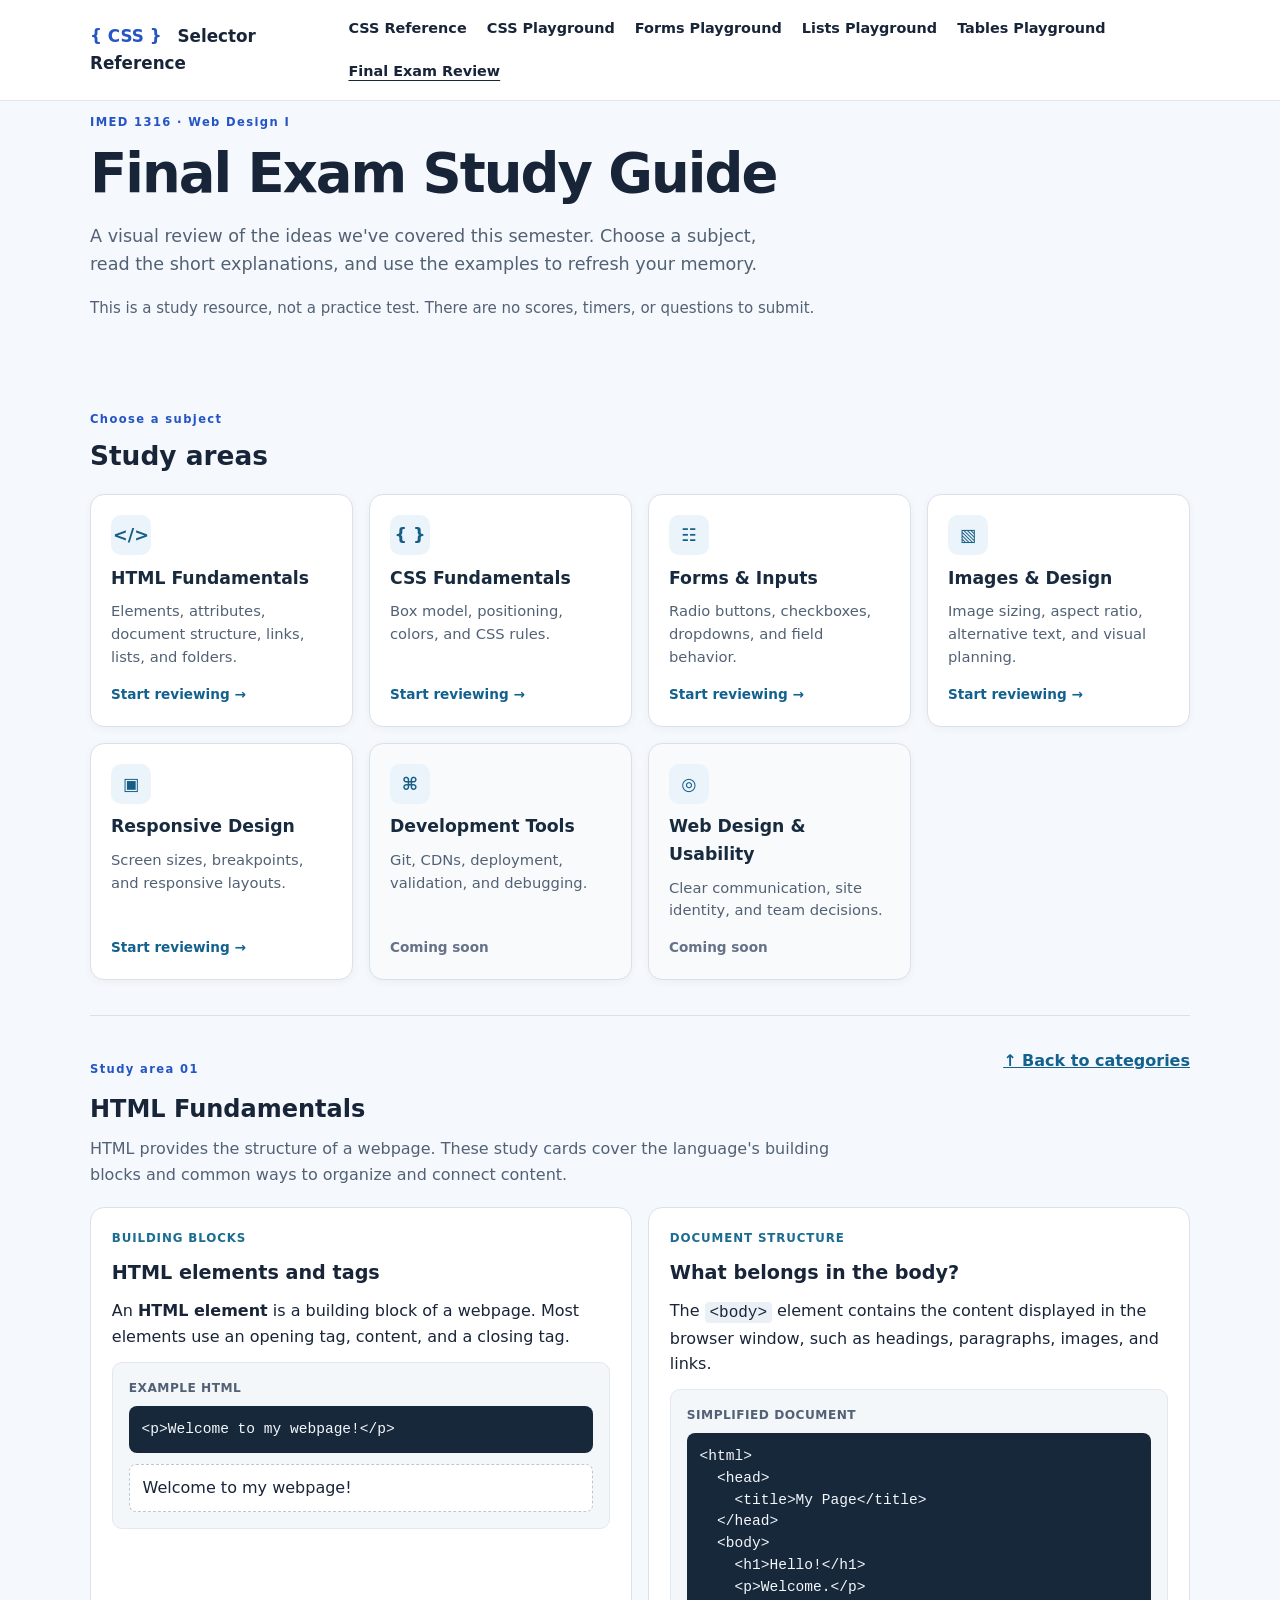
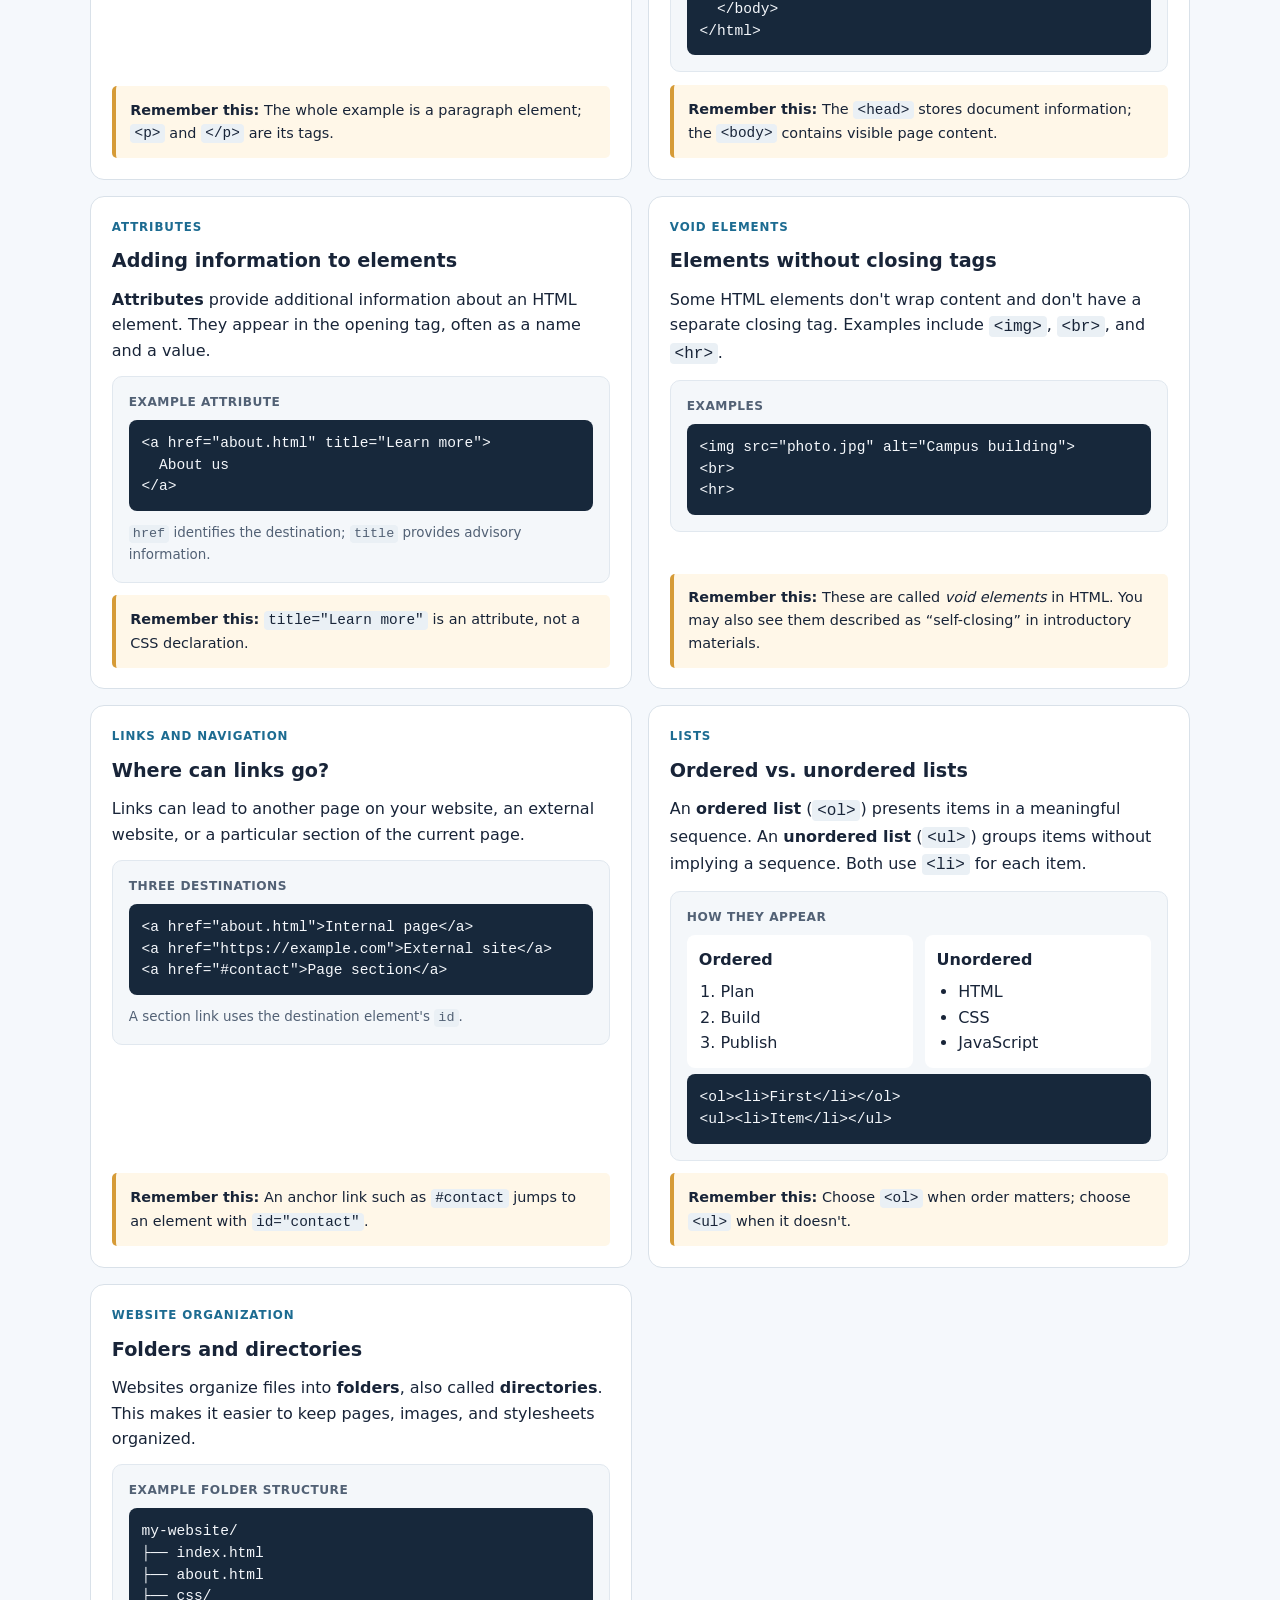
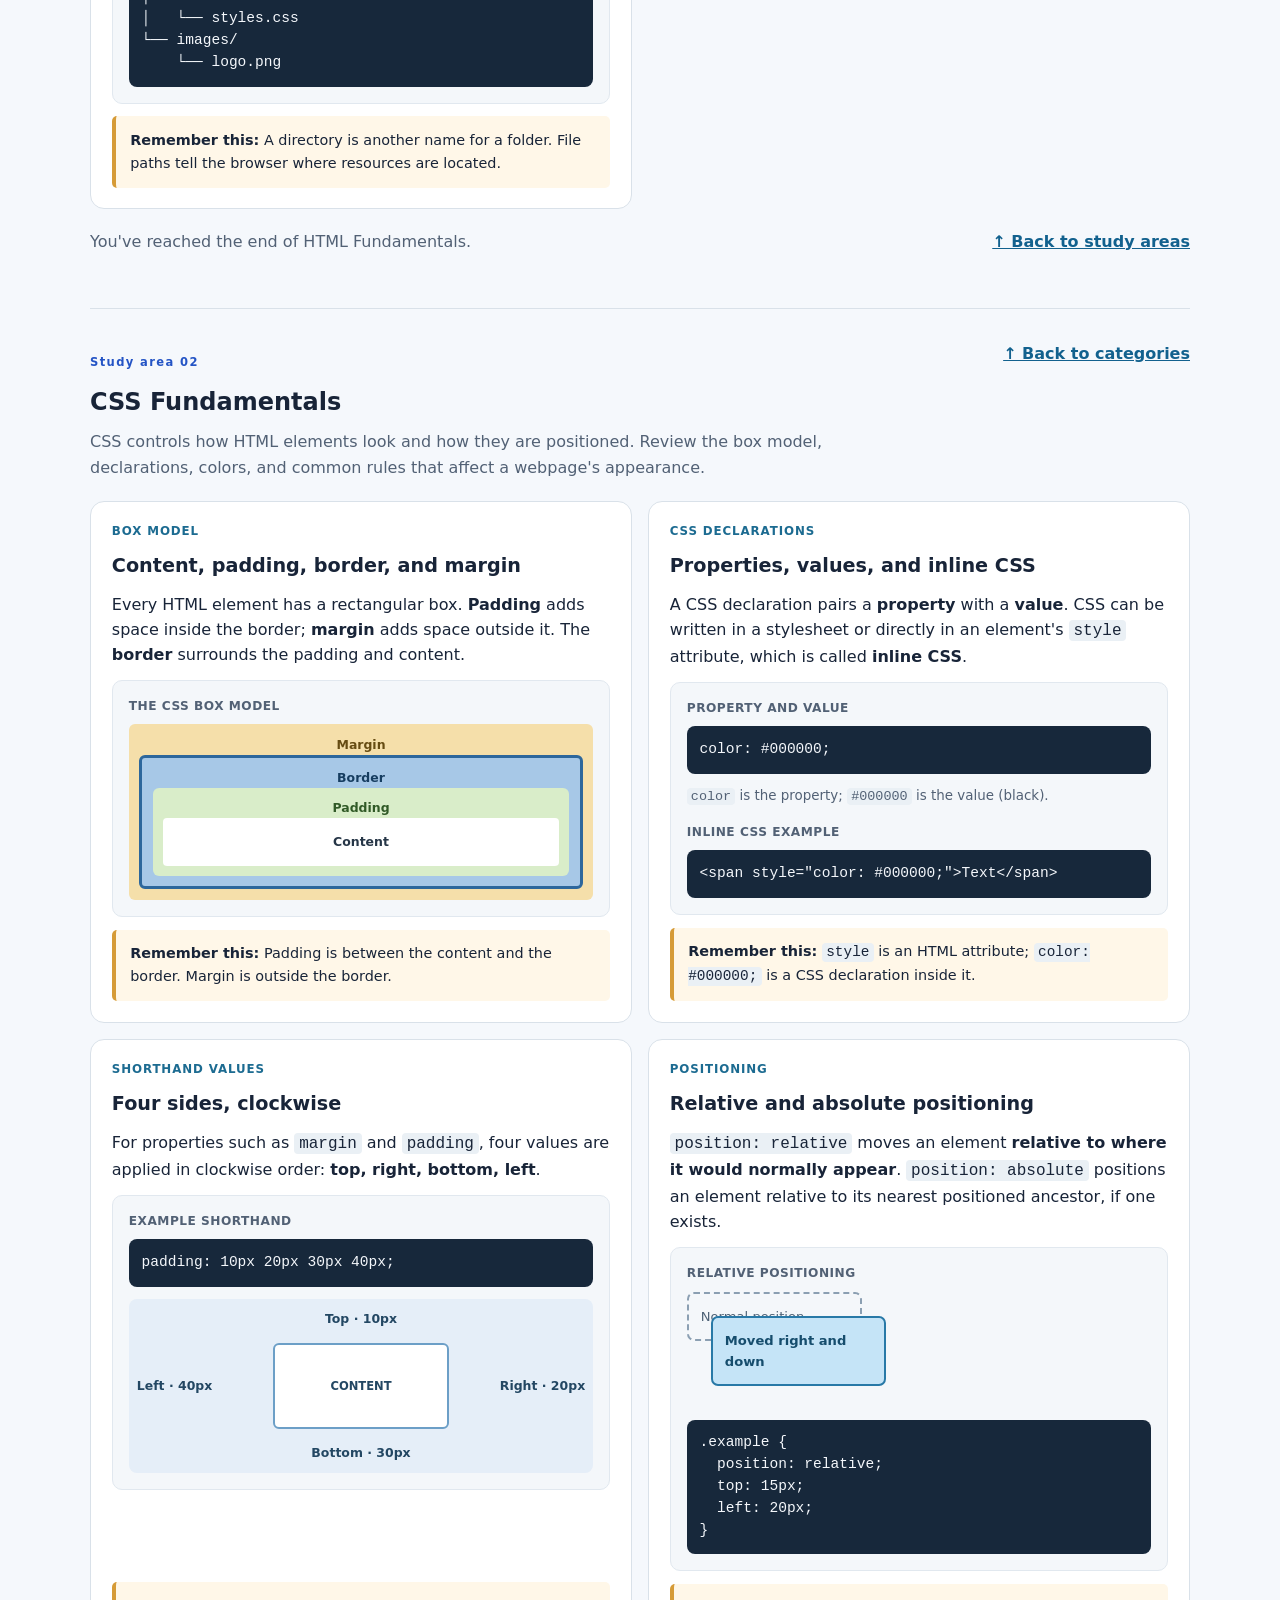
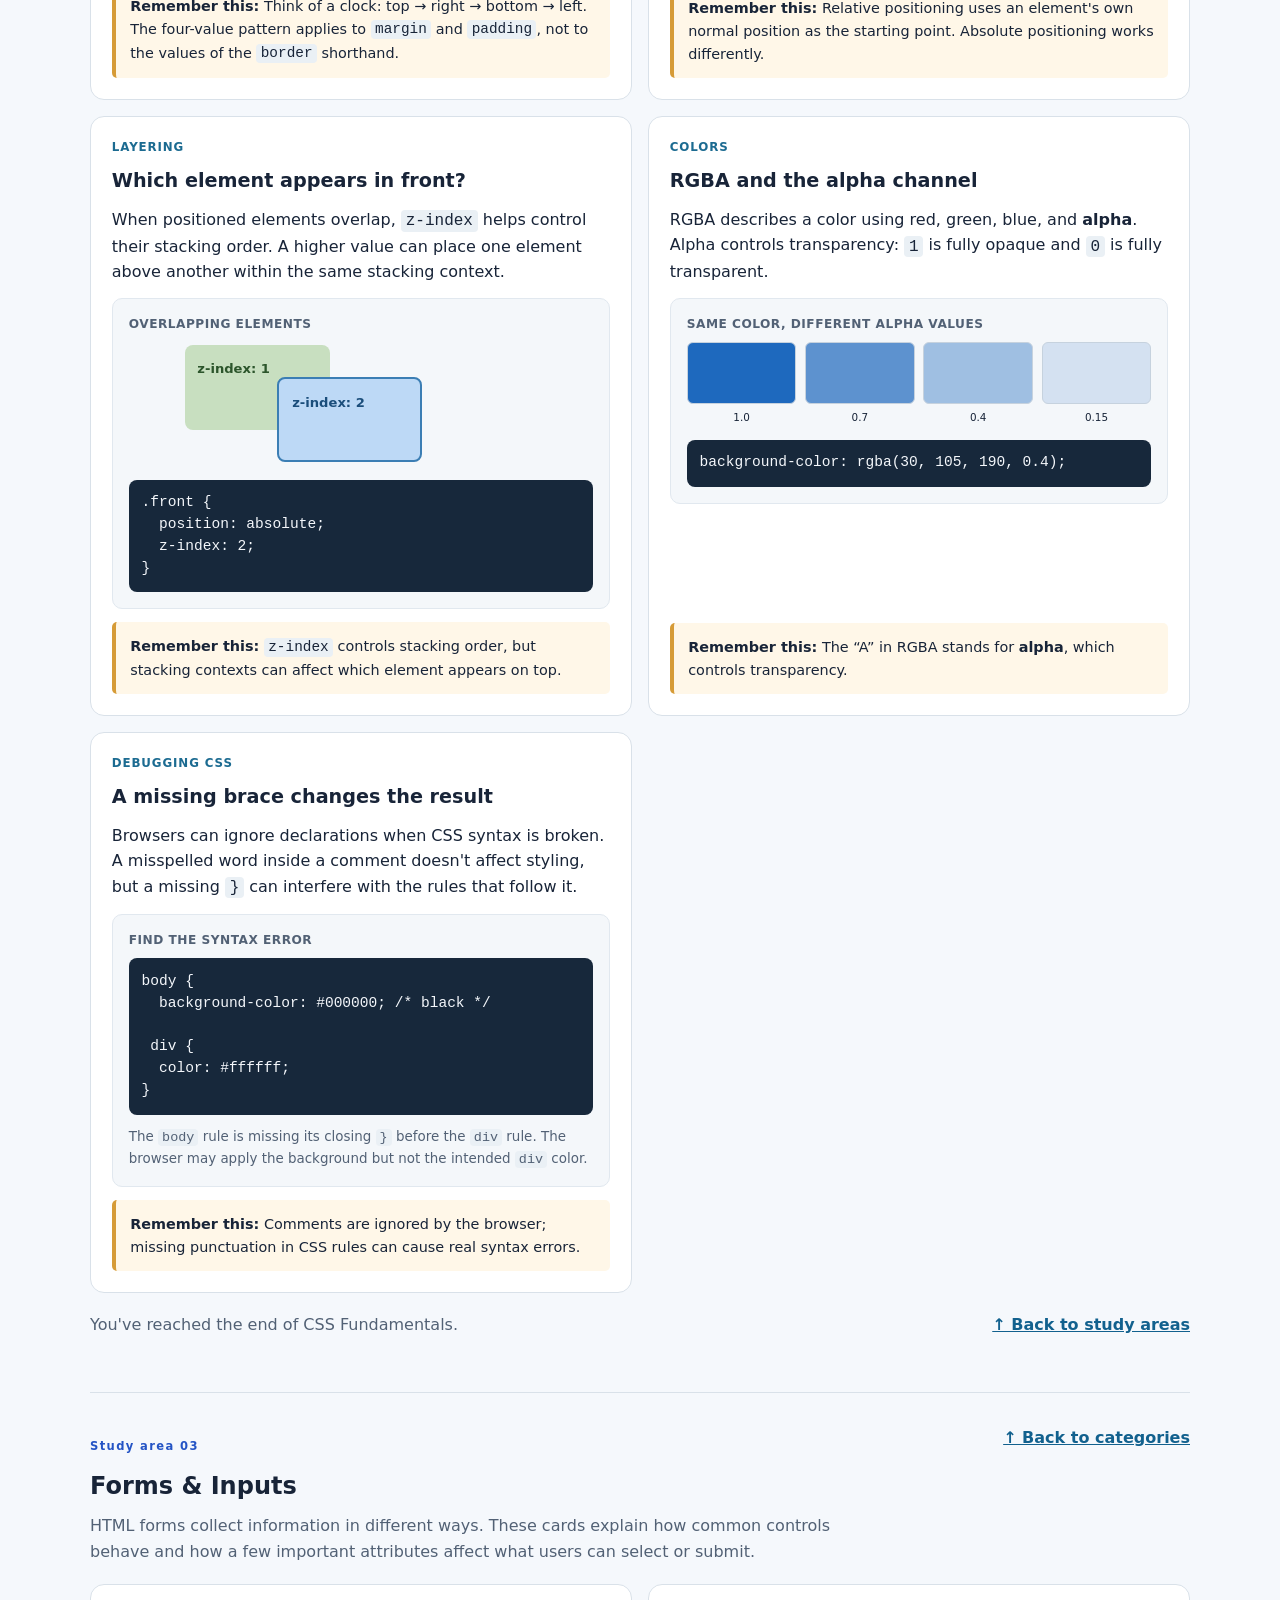
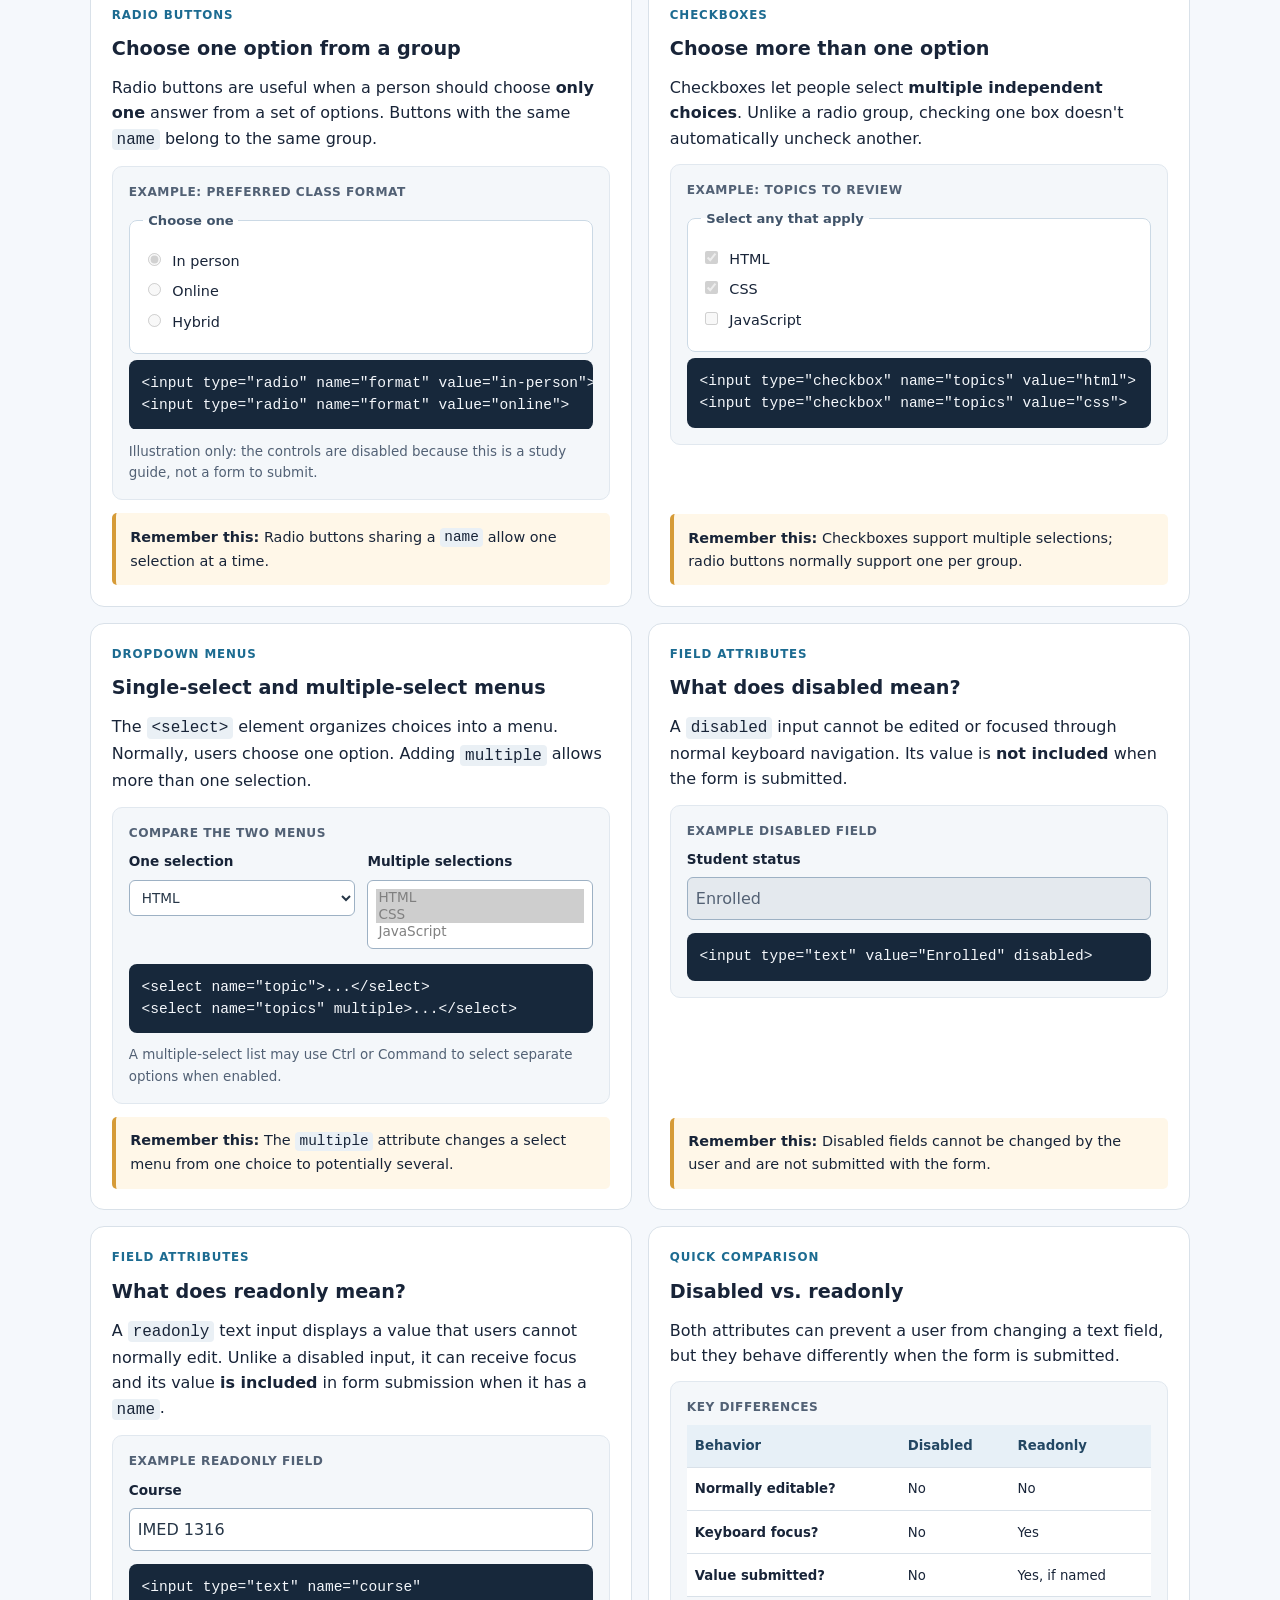
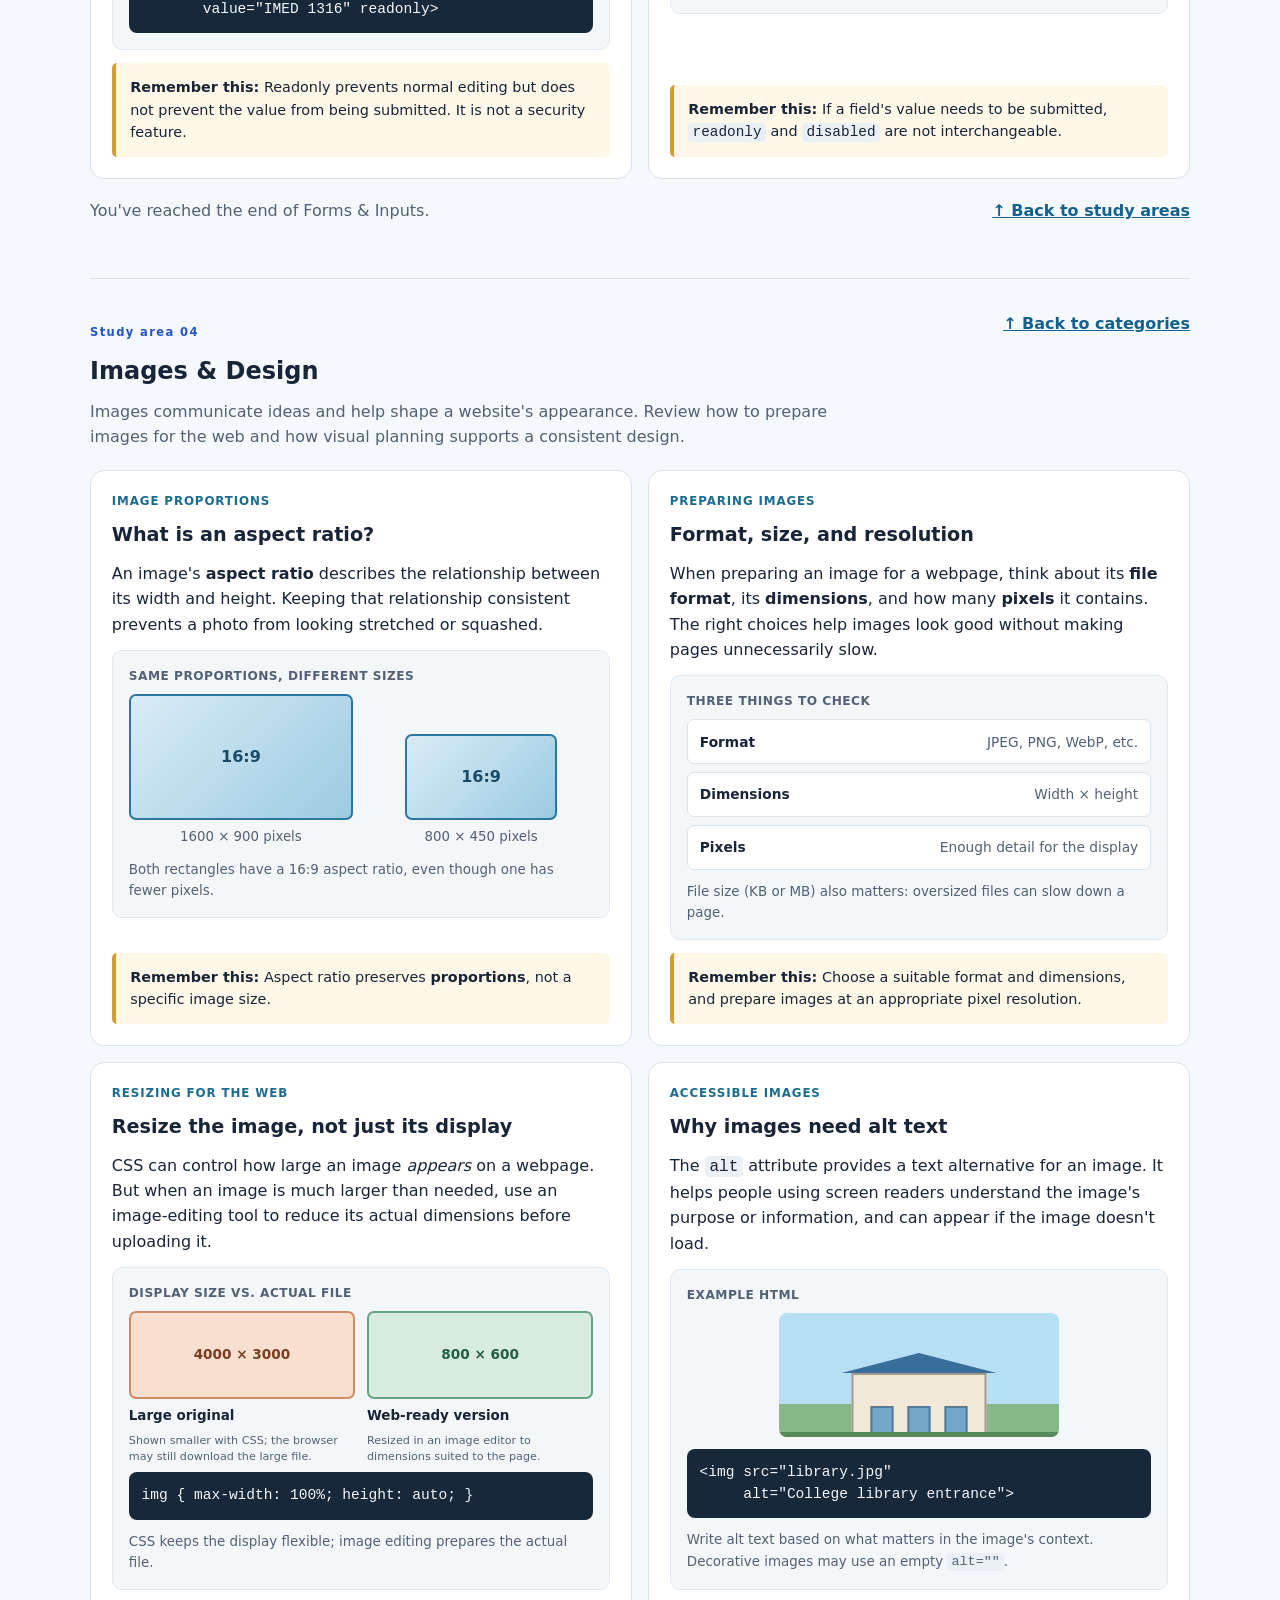
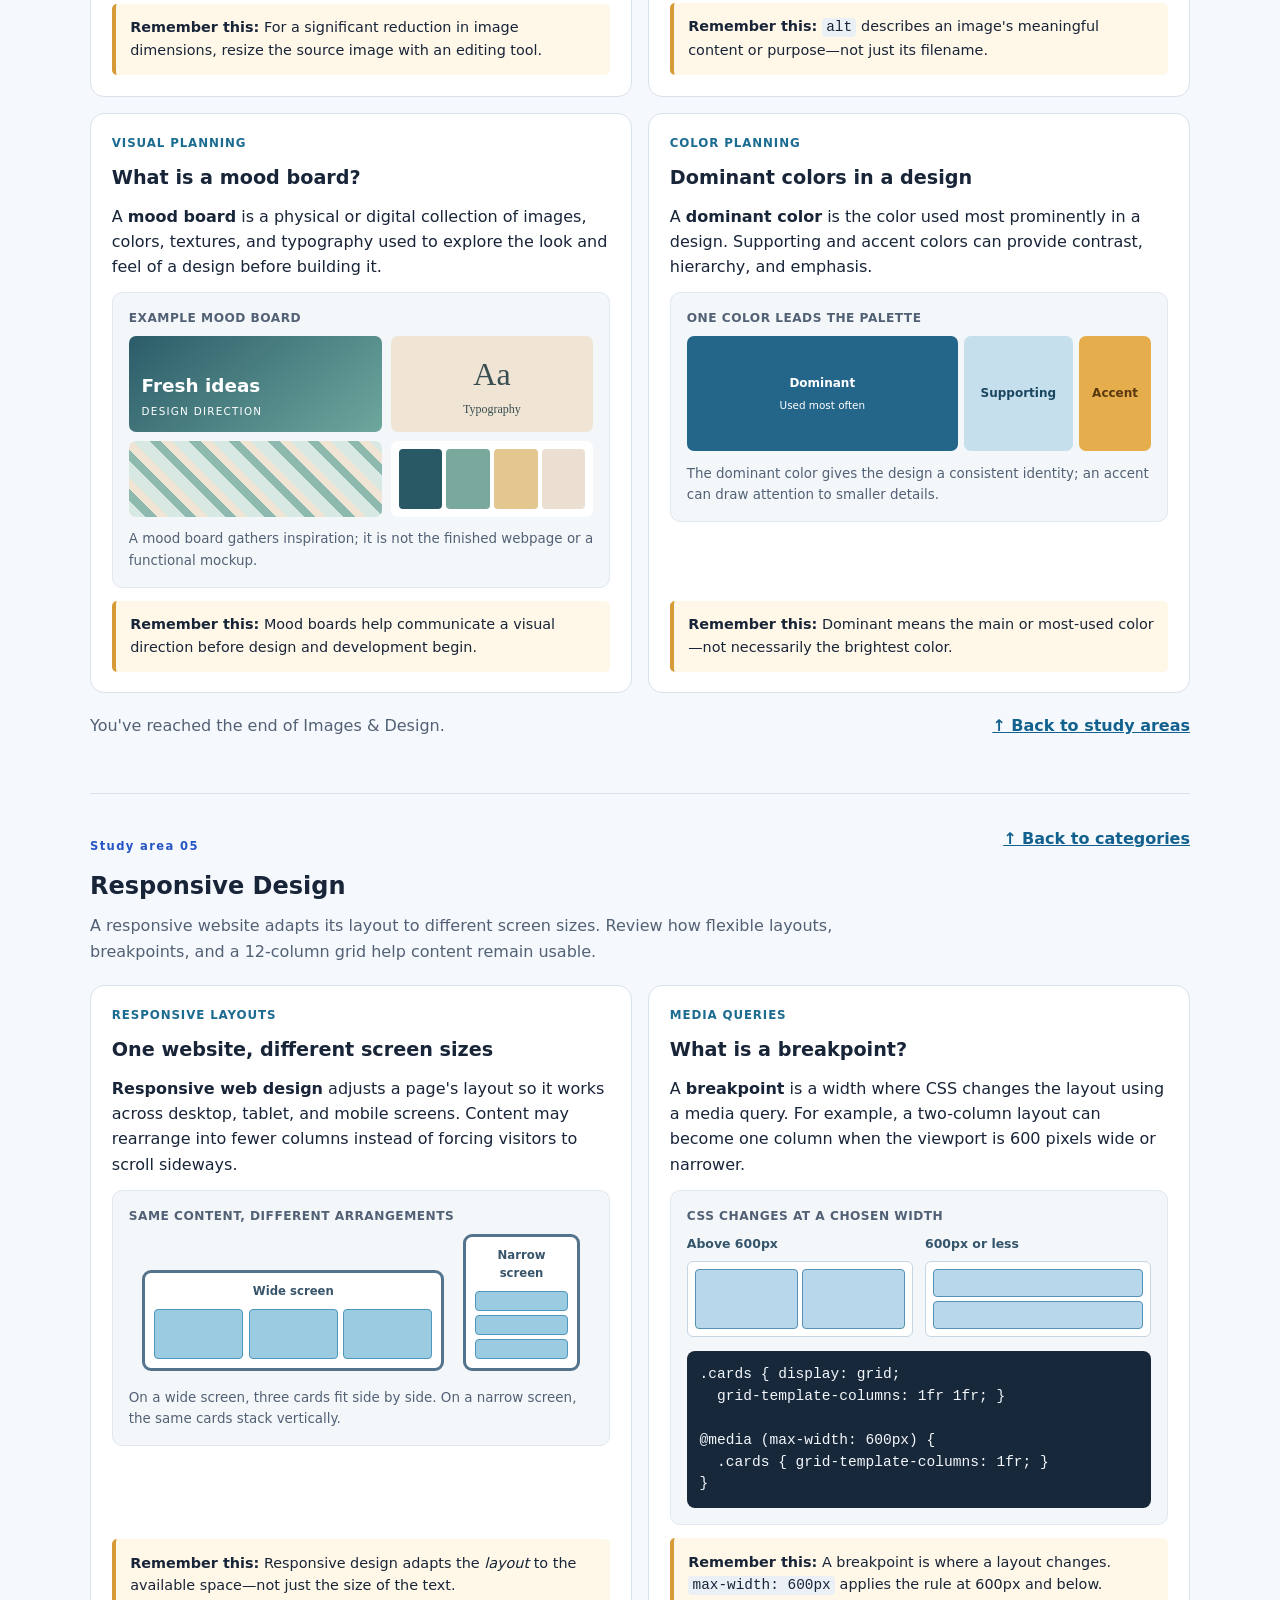
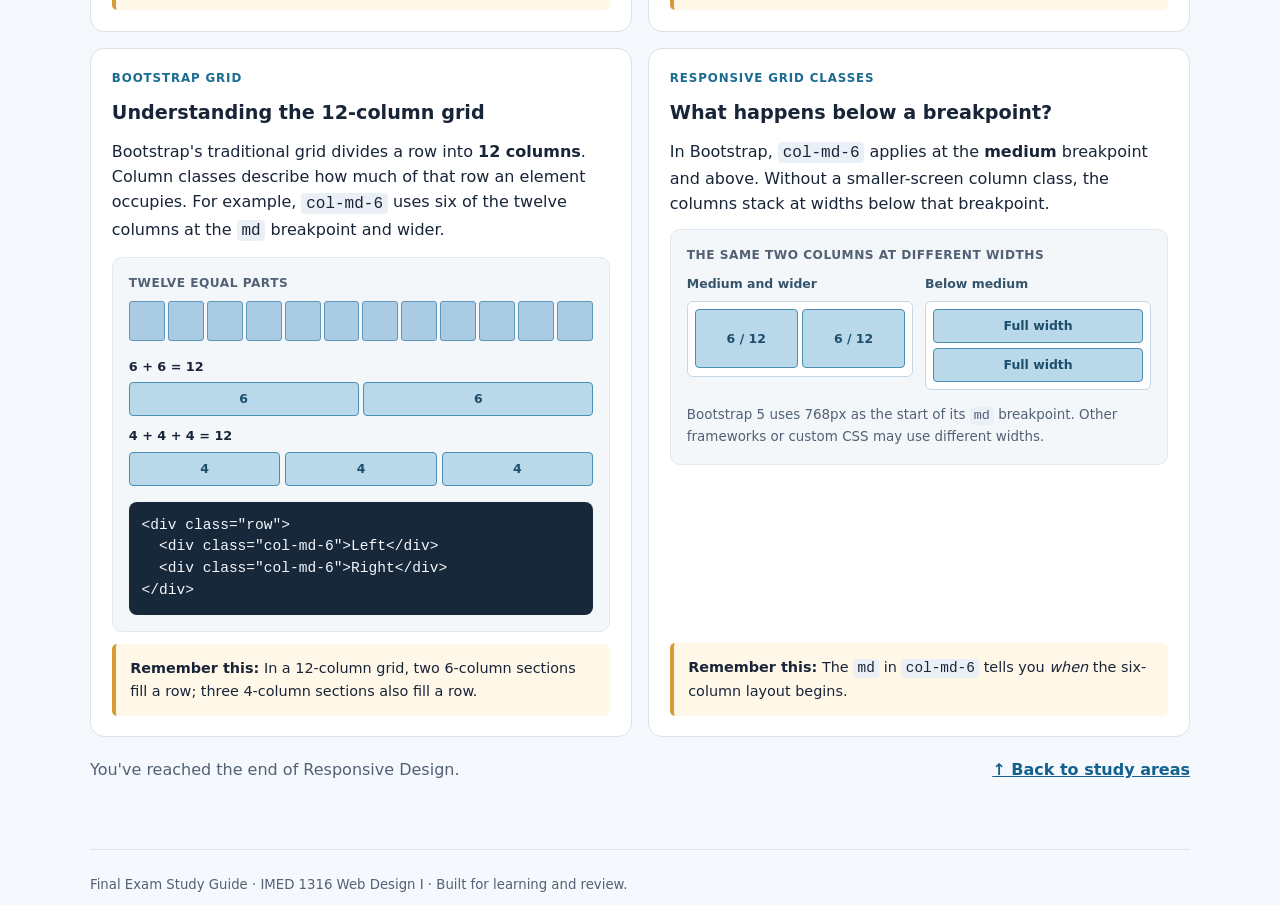
==== commit 09cd6a16: "update" ====
--- a/final-review/index.html
+++ b/final-review/index.html
@@ -38,7 +38,7 @@
         <a class="review-category-card" href="#css-fundamentals"><span class="review-category-icon" aria-hidden="true">{ }</span><h3>CSS Fundamentals</h3><p>Box model, positioning, colors, and CSS rules.</p><span class="review-category-status">Start reviewing →</span></a>
         <a class="review-category-card" href="#forms-inputs"><span class="review-category-icon" aria-hidden="true">☷</span><h3>Forms &amp; Inputs</h3><p>Radio buttons, checkboxes, dropdowns, and field behavior.</p><span class="review-category-status">Start reviewing →</span></a>
         <a class="review-category-card" href="#images-design"><span class="review-category-icon" aria-hidden="true">▧</span><h3>Images &amp; Design</h3><p>Image sizing, aspect ratio, alternative text, and visual planning.</p><span class="review-category-status">Start reviewing →</span></a>
-        <div class="review-category-card review-category-card--pending"><span class="review-category-icon" aria-hidden="true">▣</span><h3>Responsive Design</h3><p>Screen sizes, breakpoints, and responsive layouts.</p><span class="review-category-status">Coming soon</span></div>
+        <a class="review-category-card" href="#responsive-design"><span class="review-category-icon" aria-hidden="true">▣</span><h3>Responsive Design</h3><p>Screen sizes, breakpoints, and responsive layouts.</p><span class="review-category-status">Start reviewing →</span></a>
         <div class="review-category-card review-category-card--pending"><span class="review-category-icon" aria-hidden="true">⌘</span><h3>Development Tools</h3><p>Git, CDNs, deployment, validation, and debugging.</p><span class="review-category-status">Coming soon</span></div>
         <div class="review-category-card review-category-card--pending"><span class="review-category-icon" aria-hidden="true">◎</span><h3>Web Design &amp; Usability</h3><p>Clear communication, site identity, and team decisions.</p><span class="review-category-status">Coming soon</span></div>
       </div>
@@ -157,6 +157,29 @@
       </div>
       <div class="review-section-end"><p>You've reached the end of Images &amp; Design.</p><a href="#categories">↑ Back to study areas</a></div>
     </section>
+
+
+    <section id="responsive-design" class="review-section" aria-labelledby="responsive-heading">
+      <div class="review-section-heading"><div><p class="eyebrow">Study area 05</p><h2 id="responsive-heading">Responsive Design</h2><p>A responsive website adapts its layout to different screen sizes. Review how flexible layouts, breakpoints, and a 12-column grid help content remain usable.</p></div><a class="review-back-link" href="#categories">↑ Back to categories</a></div>
+      <div class="review-study-grid">
+        <article class="review-study-card"><p class="review-card-kicker">Responsive layouts</p><h3>One website, different screen sizes</h3><p><strong>Responsive web design</strong> adjusts a page's layout so it works across desktop, tablet, and mobile screens. Content may rearrange into fewer columns instead of forcing visitors to scroll sideways.</p><div class="review-visual"><p class="review-visual-label">Same content, different arrangements</p><div class="review-devices"><div class="review-device review-device--desktop"><span>Wide screen</span><div class="review-device-bars"><i></i><i></i><i></i></div></div><div class="review-device review-device--mobile"><span>Narrow screen</span><div class="review-device-bars"><i></i><i></i><i></i></div></div></div><p class="review-visual-caption">On a wide screen, three cards fit side by side. On a narrow screen, the same cards stack vertically.</p></div><p class="review-remember"><strong>Remember this:</strong> Responsive design adapts the <em>layout</em> to the available space—not just the size of the text.</p></article>
+
+        <article class="review-study-card"><p class="review-card-kicker">Media queries</p><h3>What is a breakpoint?</h3><p>A <strong>breakpoint</strong> is a width where CSS changes the layout using a media query. For example, a two-column layout can become one column when the viewport is 600 pixels wide or narrower.</p><div class="review-visual"><p class="review-visual-label">CSS changes at a chosen width</p><div class="review-breakpoint-visual"><div><strong>Above 600px</strong><span class="review-breakpoint-pair"><i></i><i></i></span></div><div><strong>600px or less</strong><span class="review-breakpoint-stack"><i></i><i></i></span></div></div><pre><code>.cards { display: grid;
+  grid-template-columns: 1fr 1fr; }
+
+@media (max-width: 600px) {
+  .cards { grid-template-columns: 1fr; }
+}</code></pre></div><p class="review-remember"><strong>Remember this:</strong> A breakpoint is where a layout changes. <code>max-width: 600px</code> applies the rule at 600px and below.</p></article>
+
+        <article class="review-study-card"><p class="review-card-kicker">Bootstrap grid</p><h3>Understanding the 12-column grid</h3><p>Bootstrap's traditional grid divides a row into <strong>12 columns</strong>. Column classes describe how much of that row an element occupies. For example, <code>col-md-6</code> uses six of the twelve columns at the <code>md</code> breakpoint and wider.</p><div class="review-visual"><p class="review-visual-label">Twelve equal parts</p><div class="review-twelve-grid" aria-label="Twelve equal columns"><i></i><i></i><i></i><i></i><i></i><i></i><i></i><i></i><i></i><i></i><i></i><i></i></div><div class="review-grid-examples"><div><strong>6 + 6 = 12</strong><span class="review-grid-halves"><i>6</i><i>6</i></span></div><div><strong>4 + 4 + 4 = 12</strong><span class="review-grid-thirds"><i>4</i><i>4</i><i>4</i></span></div></div><pre><code>&lt;div class="row"&gt;
+  &lt;div class="col-md-6"&gt;Left&lt;/div&gt;
+  &lt;div class="col-md-6"&gt;Right&lt;/div&gt;
+&lt;/div&gt;</code></pre></div><p class="review-remember"><strong>Remember this:</strong> In a 12-column grid, two 6-column sections fill a row; three 4-column sections also fill a row.</p></article>
+
+        <article class="review-study-card"><p class="review-card-kicker">Responsive grid classes</p><h3>What happens below a breakpoint?</h3><p>In Bootstrap, <code>col-md-6</code> applies at the <strong>medium</strong> breakpoint and above. Without a smaller-screen column class, the columns stack at widths below that breakpoint.</p><div class="review-visual"><p class="review-visual-label">The same two columns at different widths</p><div class="review-bootstrap-compare"><div><strong>Medium and wider</strong><span class="review-bootstrap-wide"><i>6 / 12</i><i>6 / 12</i></span></div><div><strong>Below medium</strong><span class="review-bootstrap-narrow"><i>Full width</i><i>Full width</i></span></div></div><p class="review-visual-caption">Bootstrap 5 uses 768px as the start of its <code>md</code> breakpoint. Other frameworks or custom CSS may use different widths.</p></div><p class="review-remember"><strong>Remember this:</strong> The <code>md</code> in <code>col-md-6</code> tells you <em>when</em> the six-column layout begins.</p></article>
+      </div>
+      <div class="review-section-end"><p>You've reached the end of Responsive Design.</p><a href="#categories">↑ Back to study areas</a></div>
+    </section>
   </main>
   <footer class="container footer">Final Exam Study Guide · IMED 1316 Web Design I · Built for learning and review.</footer>
 </body>
--- a/css/final-review.css
+++ b/css/final-review.css
@@ -128,3 +128,29 @@
 .review-color-dominant { background: #24658a; color: #fff; } .review-color-support { background: #c5dfed; color: #1b4660; } .review-color-accent { background: #e6ad4d; color: #59390d; }
 @media (max-width: 450px) { .review-image-checks > div { flex-direction: column; gap: .15rem; } .review-image-checks span { text-align: left; } }
 @media print { .review-ratio-box, .review-resize-icon, .review-alt-demo, .review-moodboard > div, .review-mood-swatches span, .review-color-palette > div { print-color-adjust: exact; -webkit-print-color-adjust: exact; } }
+
+
+/* Responsive Design — static, fluid illustrations. */
+.review-devices { display:flex; align-items:end; justify-content:center; gap:1.2rem; margin:.5rem 0 1rem; }
+.review-device { min-width:0; padding:.55rem; border:3px solid #54748e; border-radius:9px; background:#fff; text-align:center; color:#38556b; font-size:.73rem; font-weight:700; }
+.review-device--desktop { width:65%; } .review-device--mobile { width:25%; min-width:78px; }
+.review-device-bars { display:grid; grid-template-columns:repeat(3,minmax(0,1fr)); gap:.35rem; margin-top:.5rem; }
+.review-device-bars i { display:block; height:50px; background:#9bcbe1; border:1px solid #4e96bb; border-radius:4px; }
+.review-device--mobile .review-device-bars { grid-template-columns:1fr; gap:.25rem; }
+.review-device--mobile .review-device-bars i { height:20px; }
+.review-breakpoint-visual, .review-bootstrap-compare { display:grid; grid-template-columns:repeat(2,minmax(0,1fr)); gap:.75rem; margin:.4rem 0 .9rem; }
+.review-breakpoint-visual > div, .review-bootstrap-compare > div { min-width:0; font-size:.78rem; color:#34546b; }
+.review-breakpoint-visual strong, .review-bootstrap-compare strong { display:block; margin-bottom:.45rem; }
+.review-breakpoint-pair, .review-breakpoint-stack, .review-bootstrap-wide, .review-bootstrap-narrow { display:grid; gap:.3rem; min-height:76px; padding:.45rem; border:1px solid #c5d6e4; border-radius:6px; background:#fff; }
+.review-breakpoint-pair, .review-bootstrap-wide { grid-template-columns:repeat(2,minmax(0,1fr)); }
+.review-breakpoint-stack, .review-bootstrap-narrow { grid-template-columns:1fr; }
+.review-breakpoint-pair i, .review-breakpoint-stack i { display:block; min-height:24px; background:#b8d7ea; border:1px solid #5490b7; border-radius:4px; }
+.review-twelve-grid { display:grid; grid-template-columns:repeat(12,minmax(0,1fr)); gap:3px; margin:.4rem 0 1rem; }
+.review-twelve-grid i { height:40px; min-width:0; background:#a9cce3; border:1px solid #5d97bc; border-radius:3px; }
+.review-grid-examples { display:grid; gap:.65rem; margin-bottom:1rem; font-size:.8rem; }
+.review-grid-examples strong { display:block; margin-bottom:.3rem; }
+.review-grid-halves, .review-grid-thirds { display:grid; gap:.3rem; }
+.review-grid-halves { grid-template-columns:repeat(2,minmax(0,1fr)); } .review-grid-thirds { grid-template-columns:repeat(3,minmax(0,1fr)); }
+.review-grid-halves i, .review-grid-thirds i, .review-bootstrap-wide i, .review-bootstrap-narrow i { display:grid; place-items:center; min-width:0; min-height:34px; border:1px solid #4b8eb4; border-radius:4px; background:#b9d9eb; color:#1d4f6d; font-style:normal; font-size:.78rem; font-weight:700; }
+@media (max-width:450px) { .review-devices { gap:.55rem; } .review-device--desktop { width:66%; } .review-device--mobile { width:30%; min-width:65px; } .review-breakpoint-visual, .review-bootstrap-compare { gap:.45rem; } }
+@media print { .review-device-bars i, .review-breakpoint-pair i, .review-breakpoint-stack i, .review-twelve-grid i, .review-grid-halves i, .review-grid-thirds i, .review-bootstrap-wide i, .review-bootstrap-narrow i { print-color-adjust:exact; -webkit-print-color-adjust:exact; } }
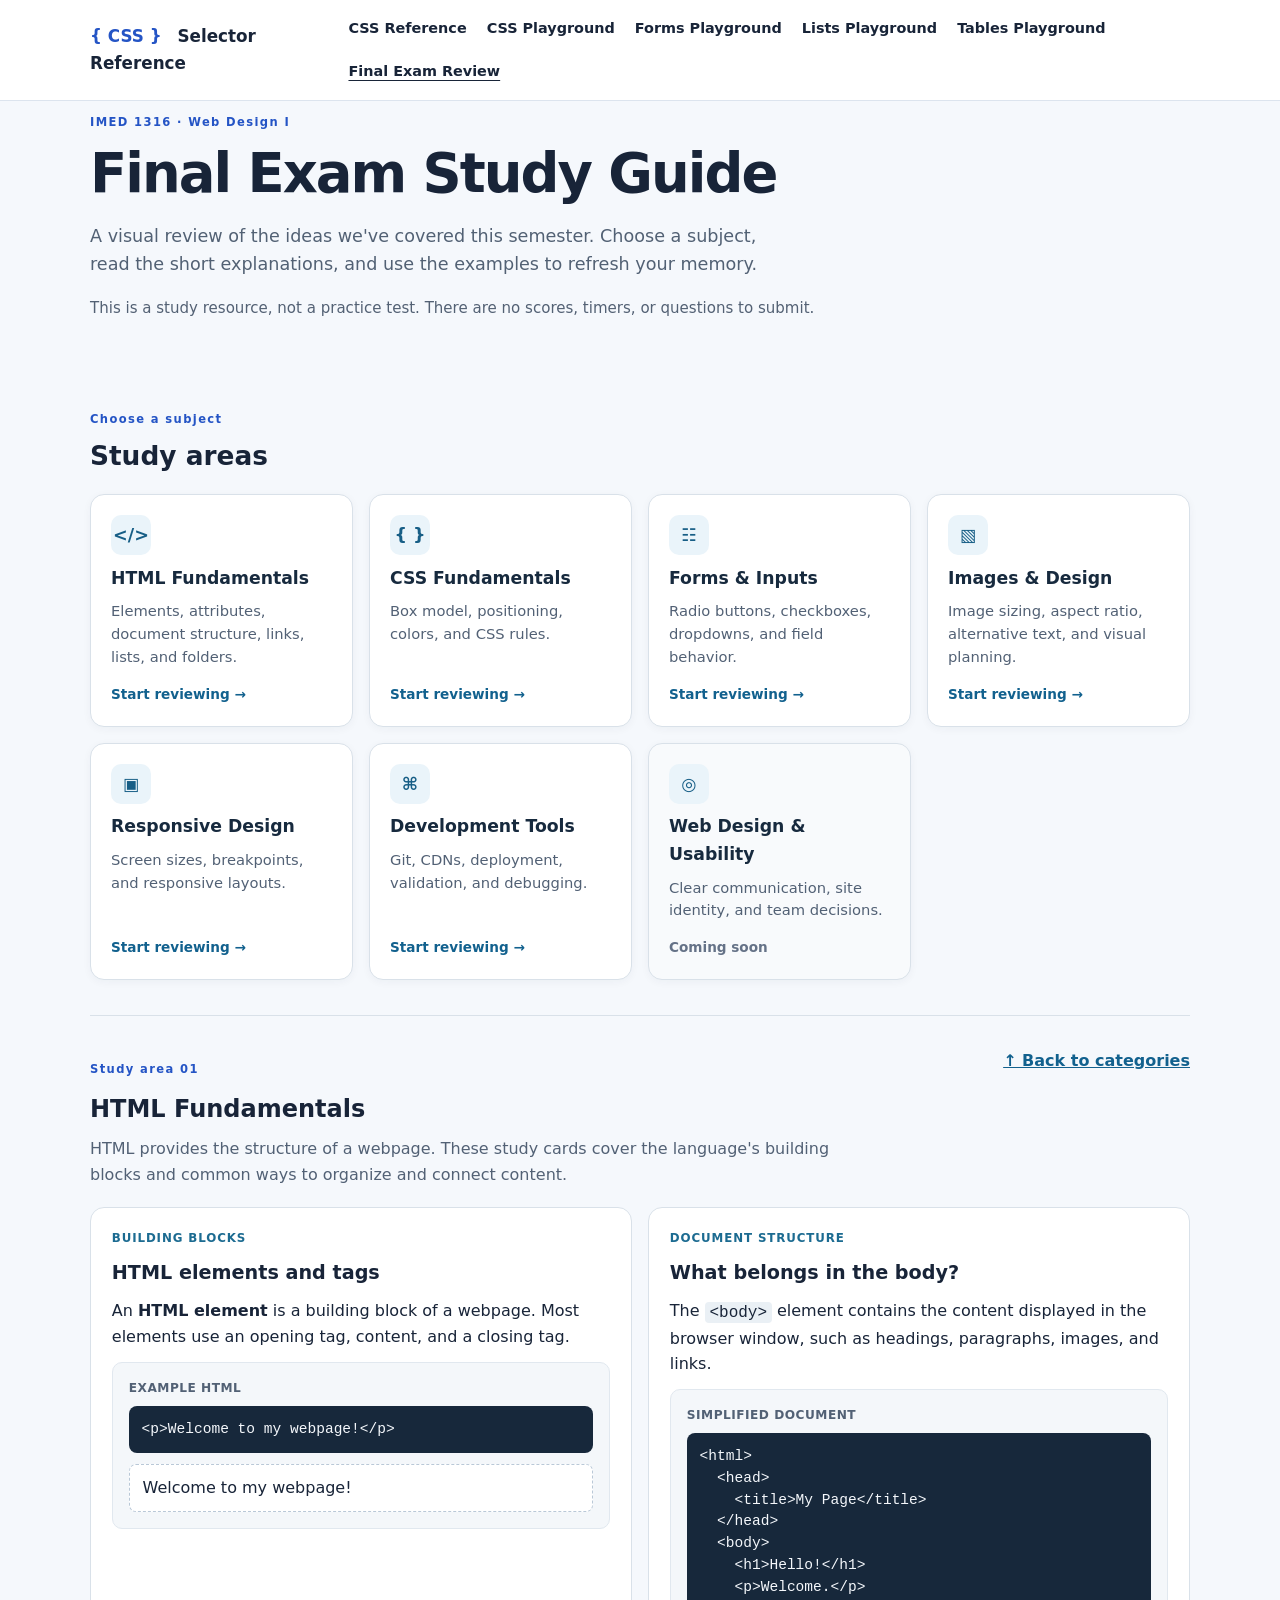
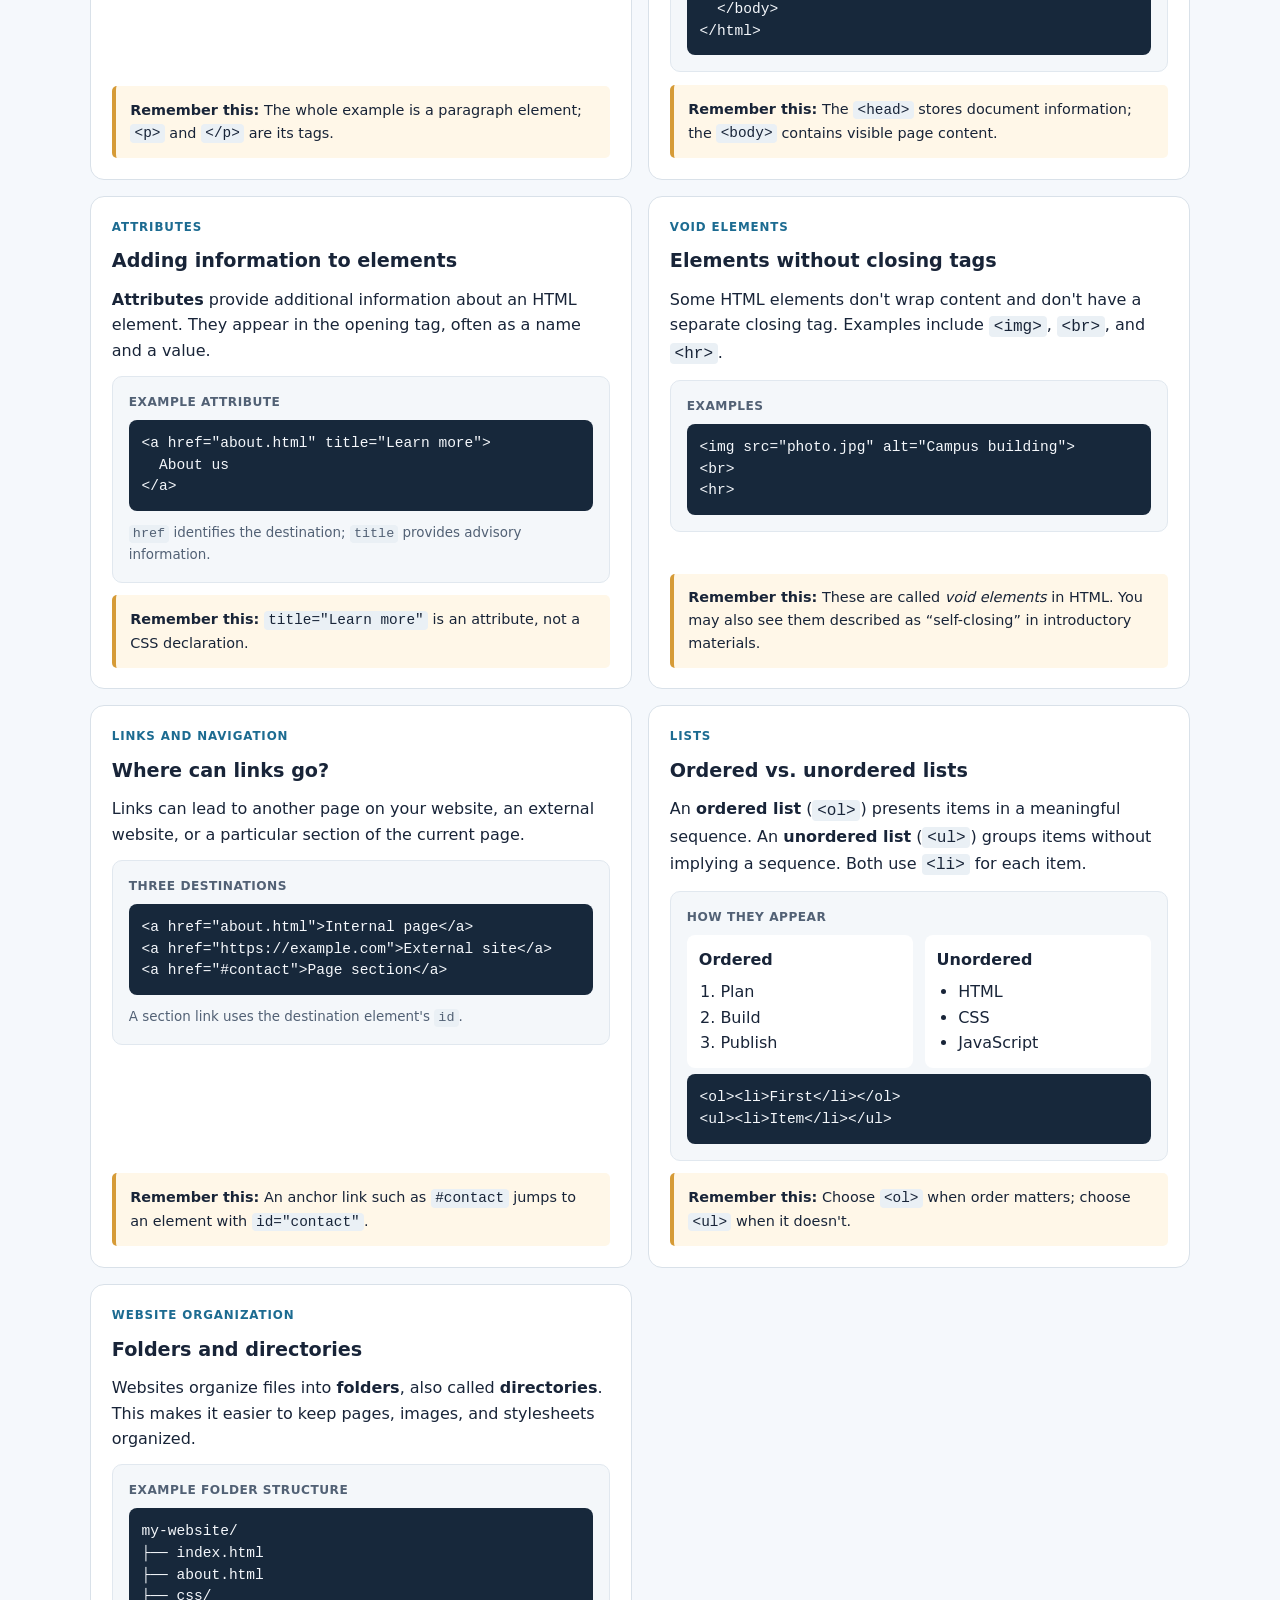
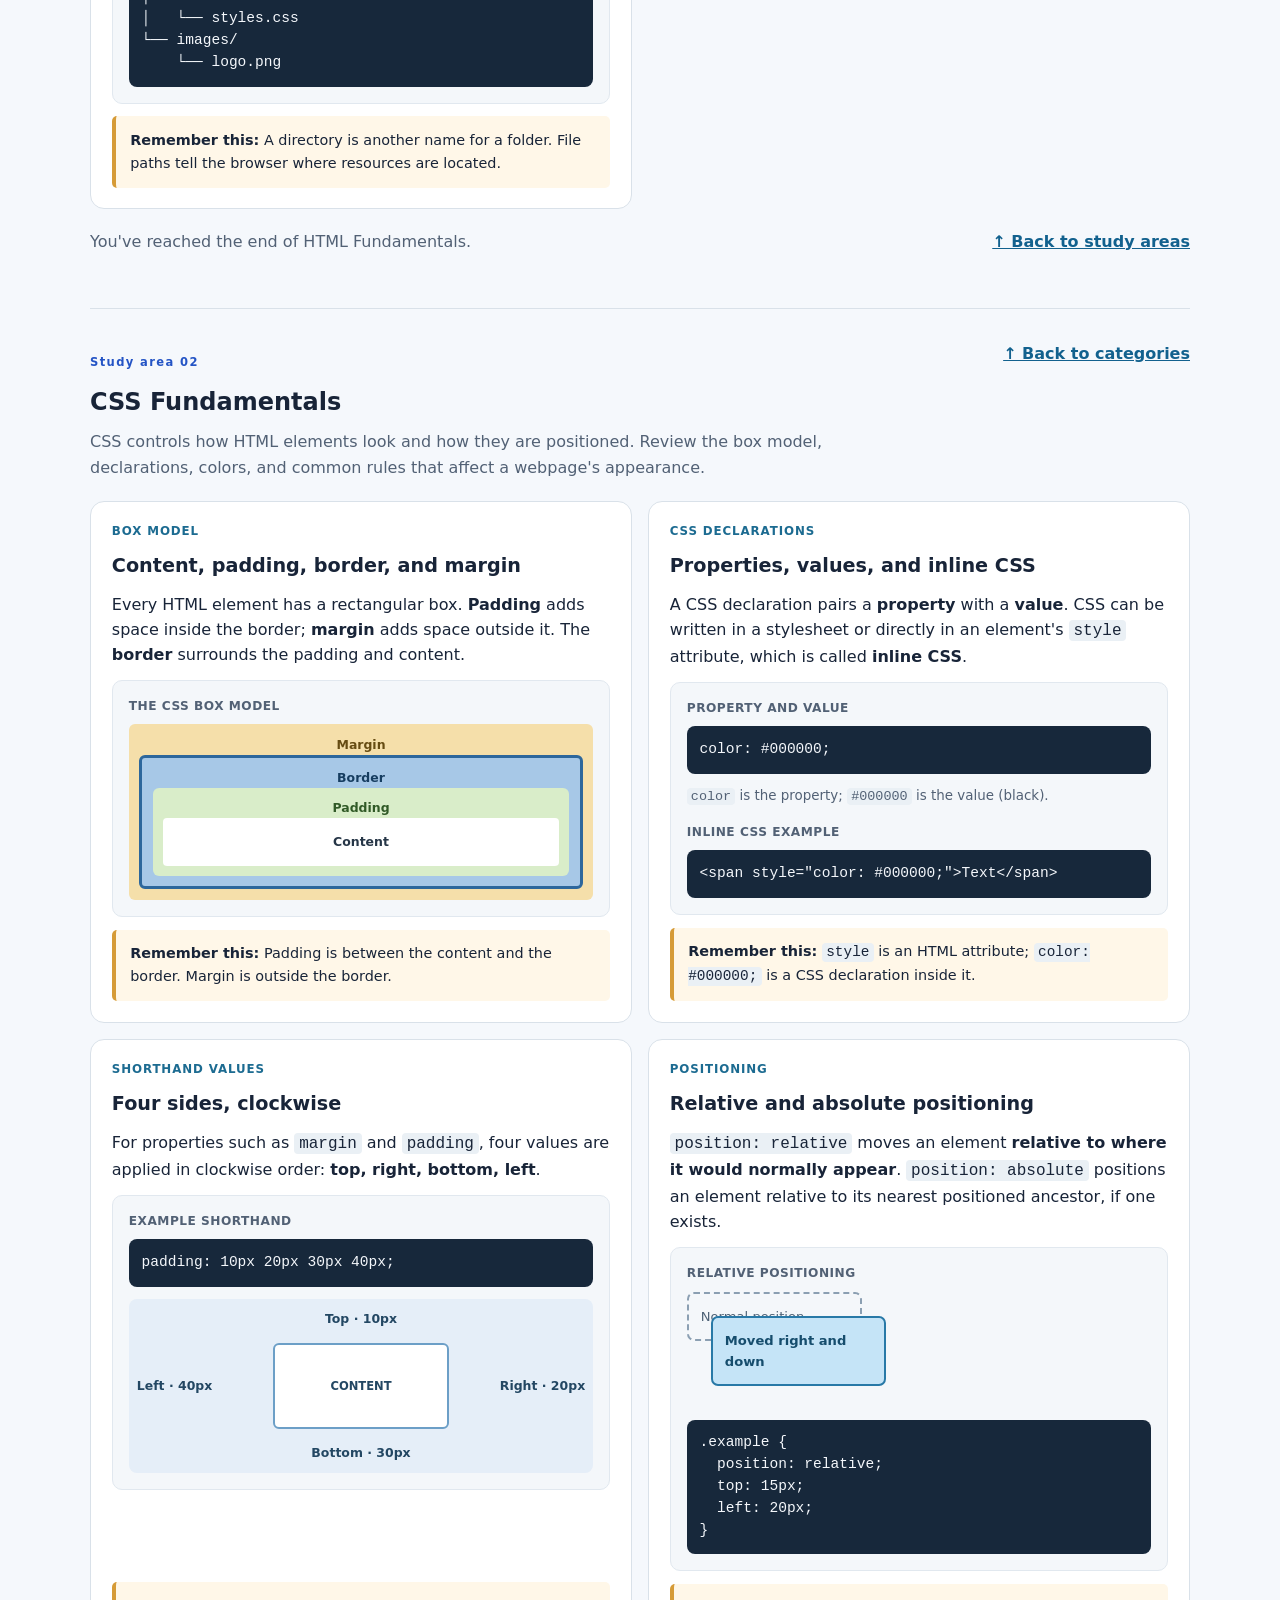
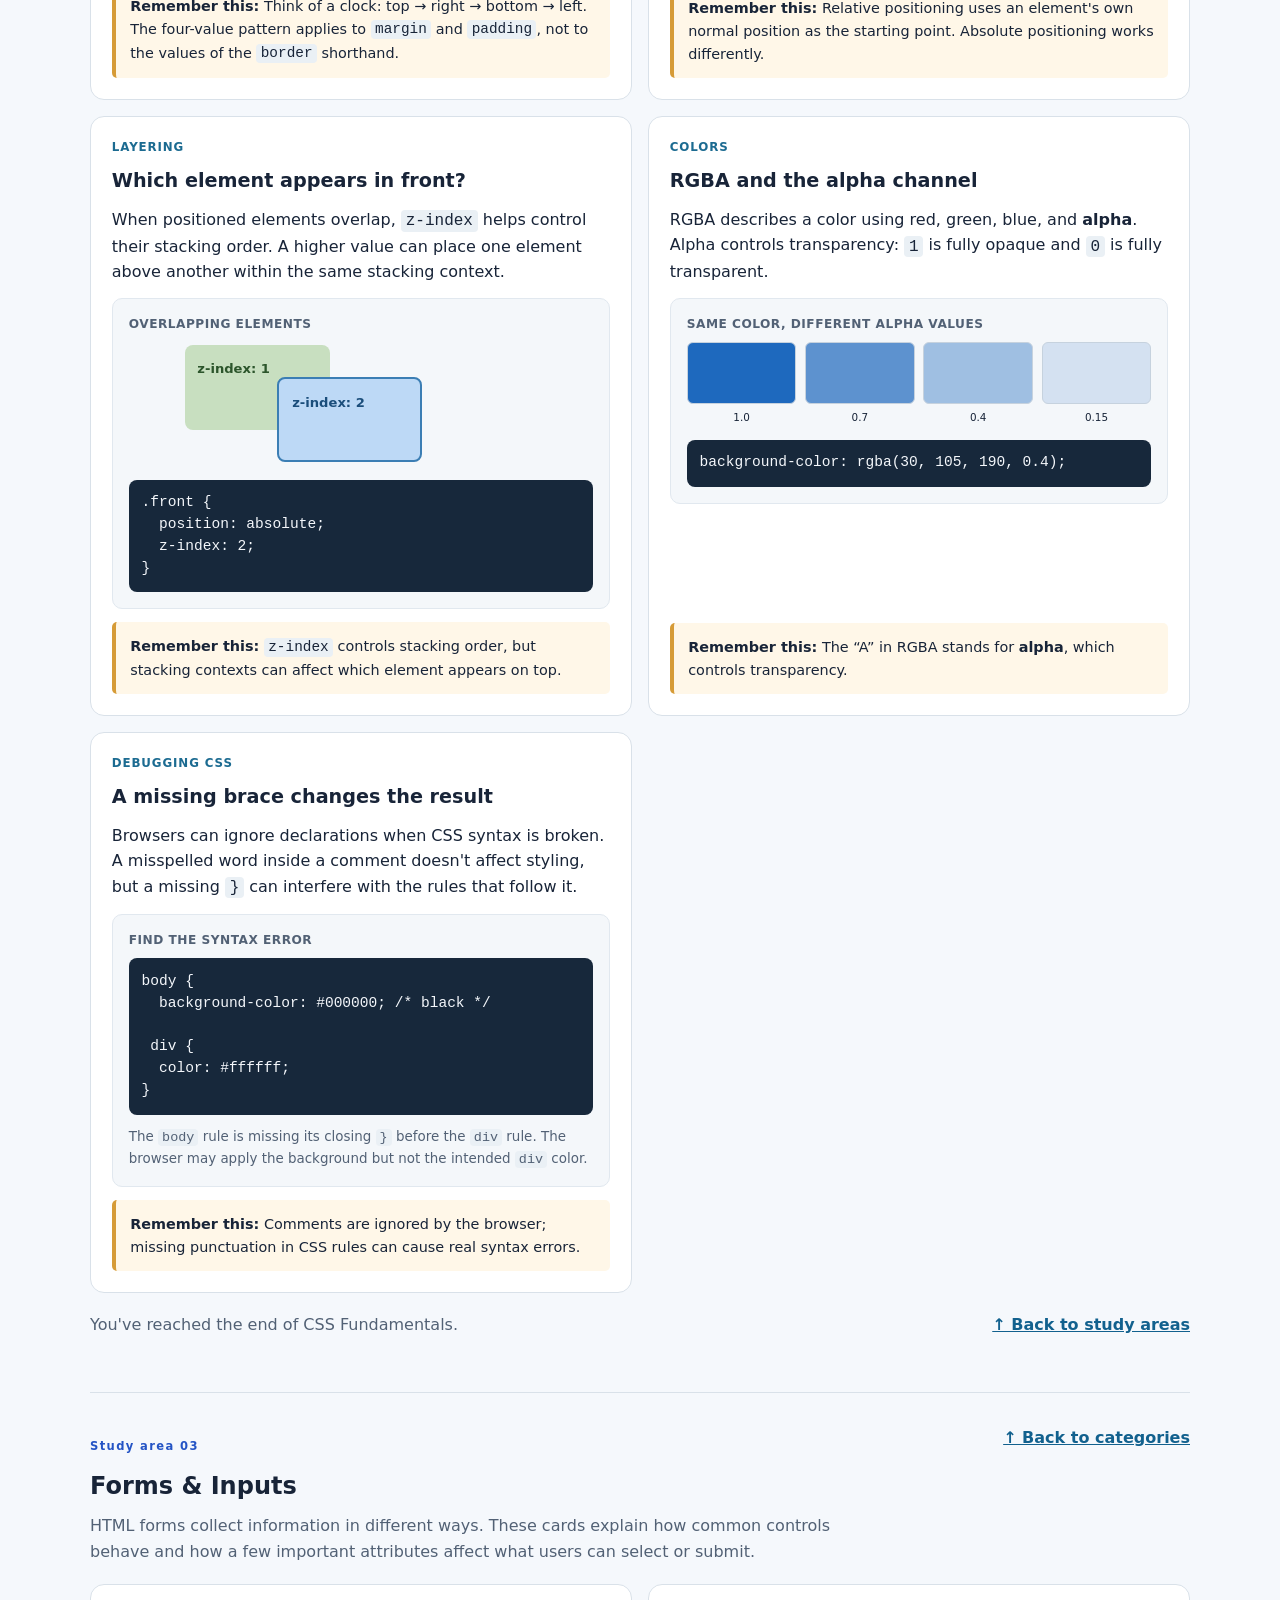
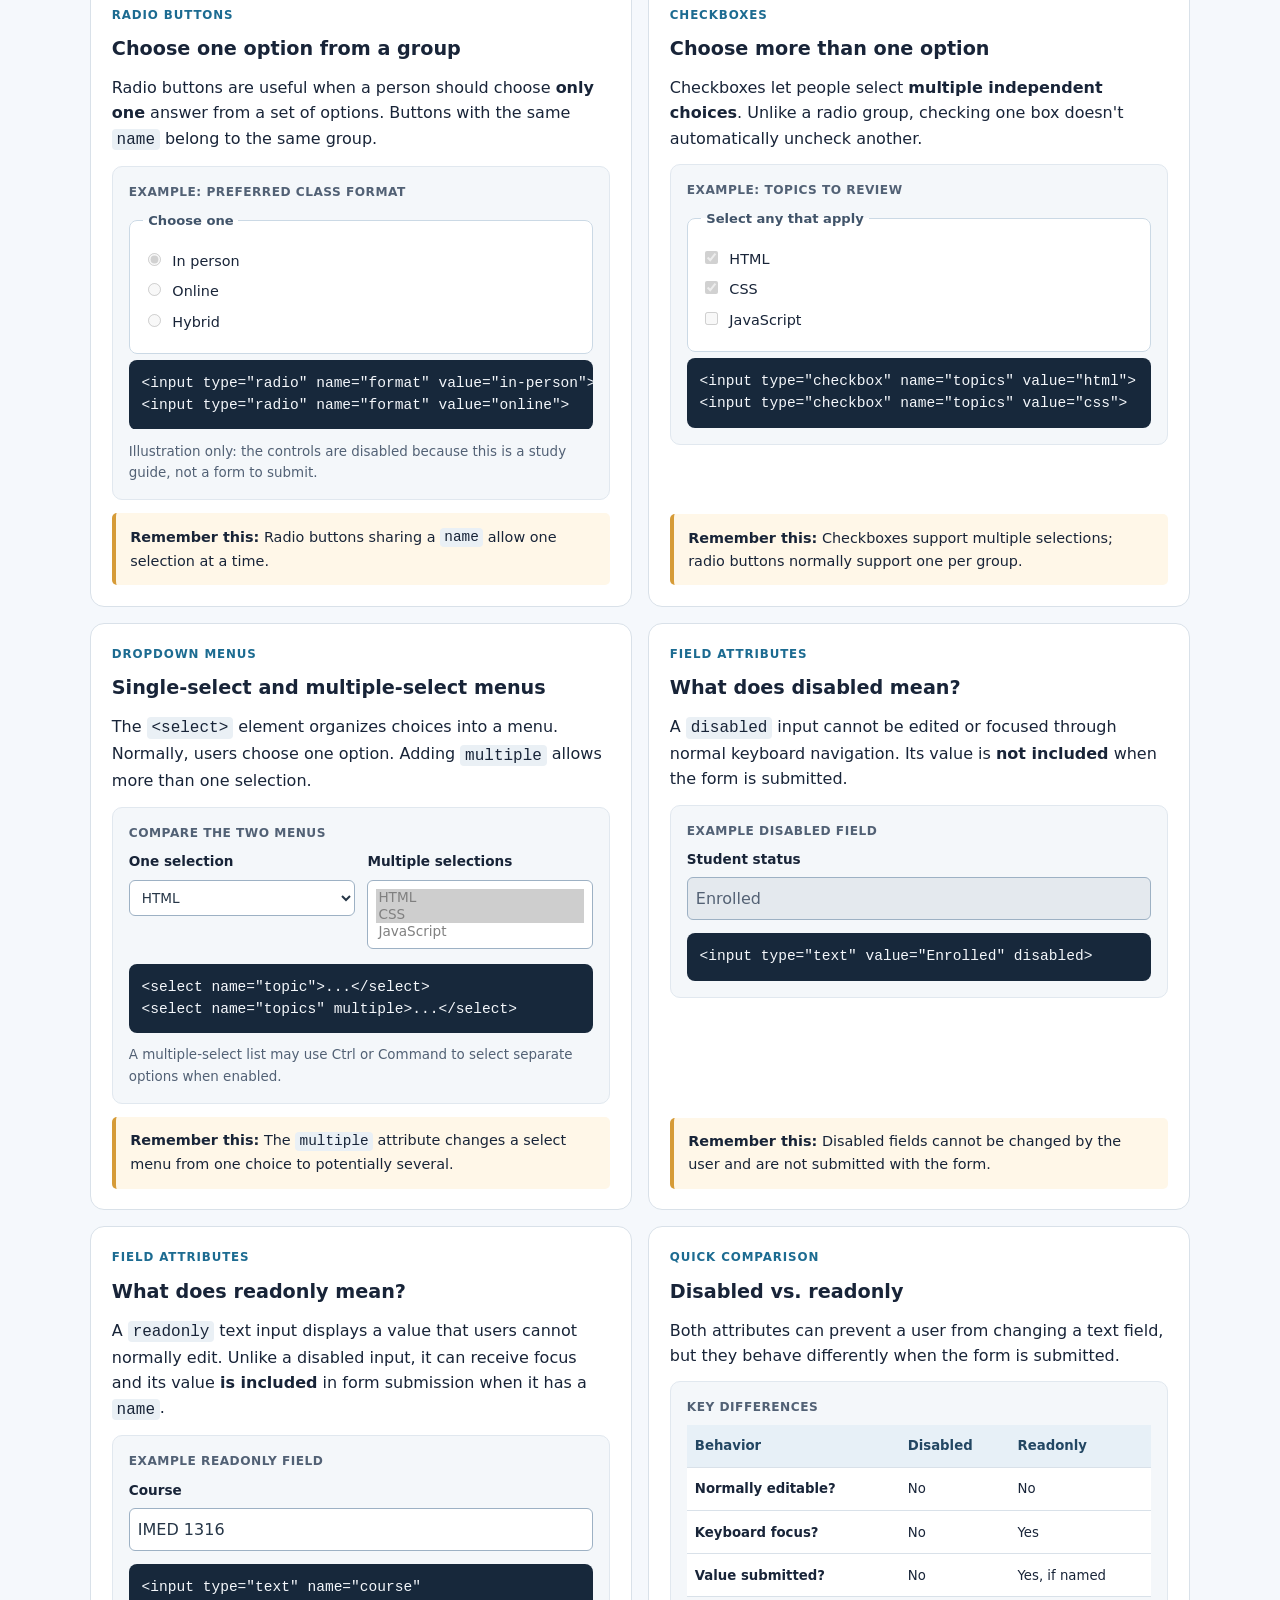
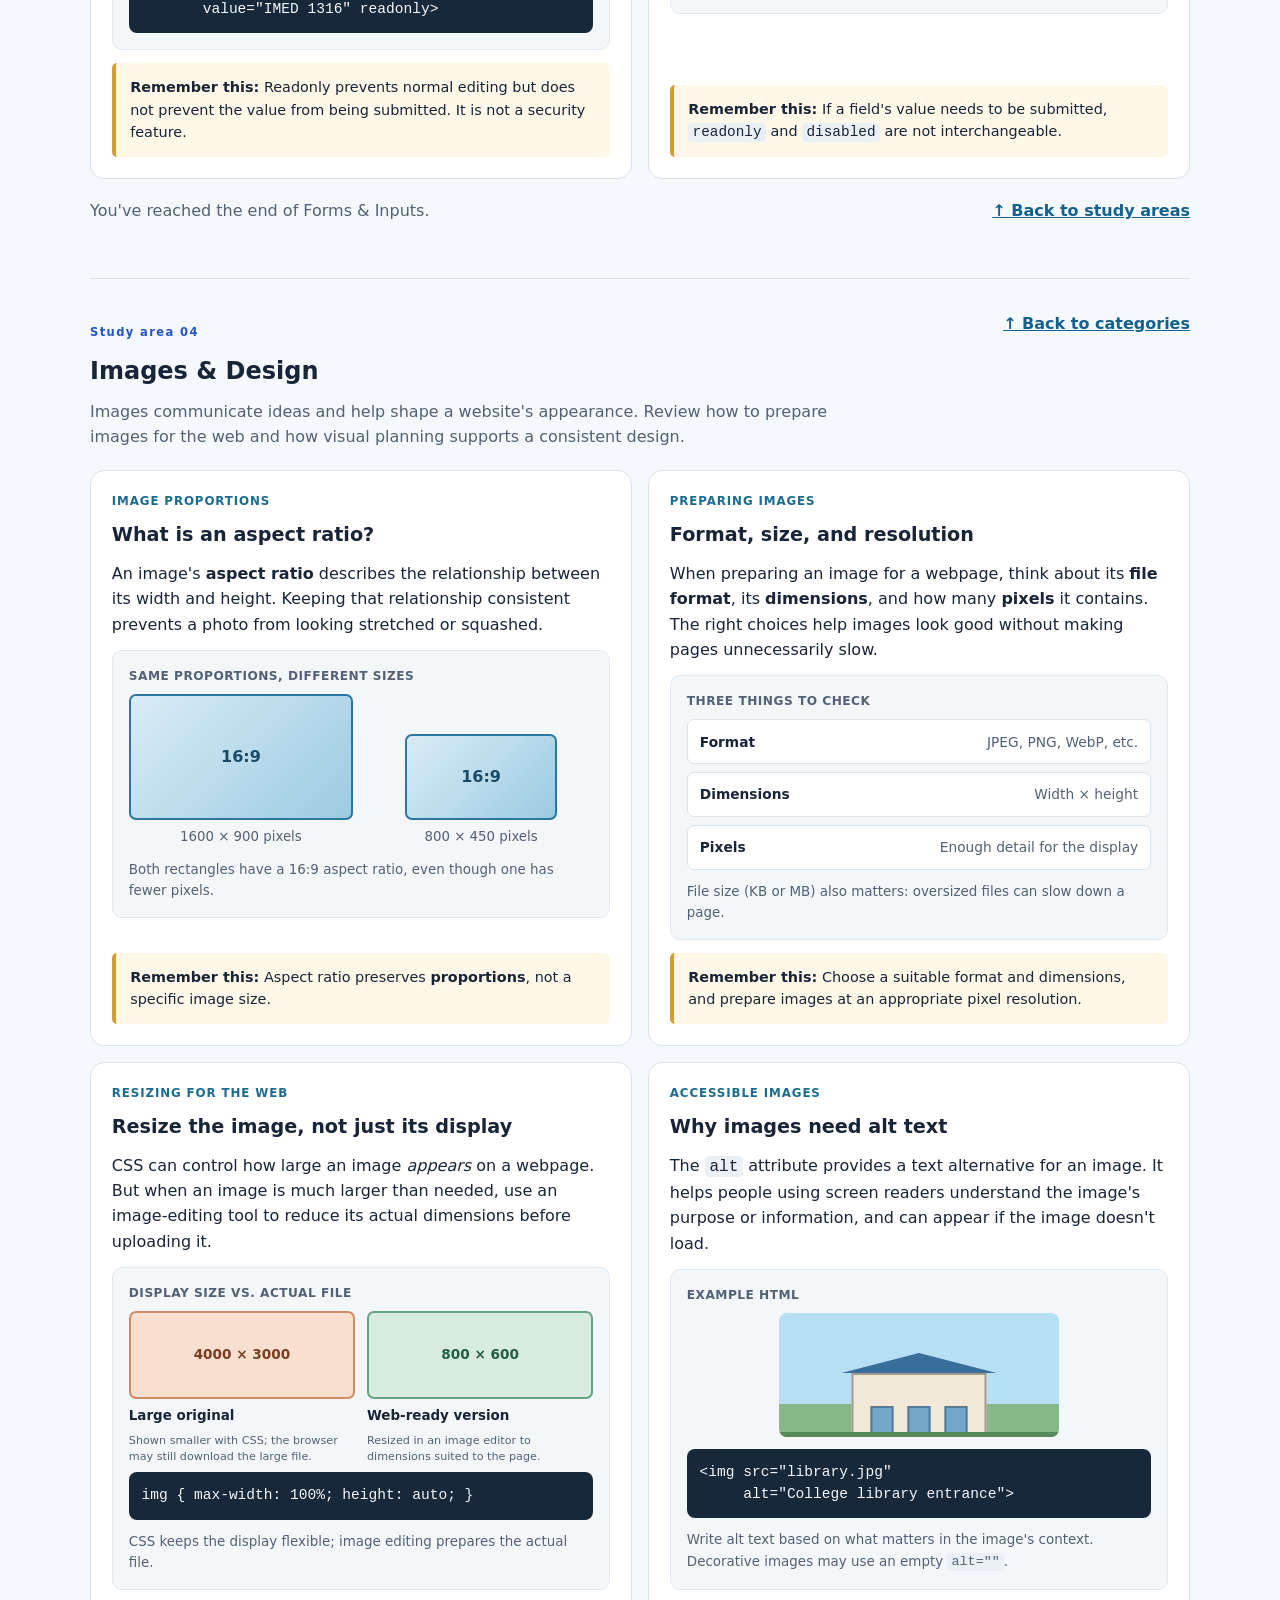
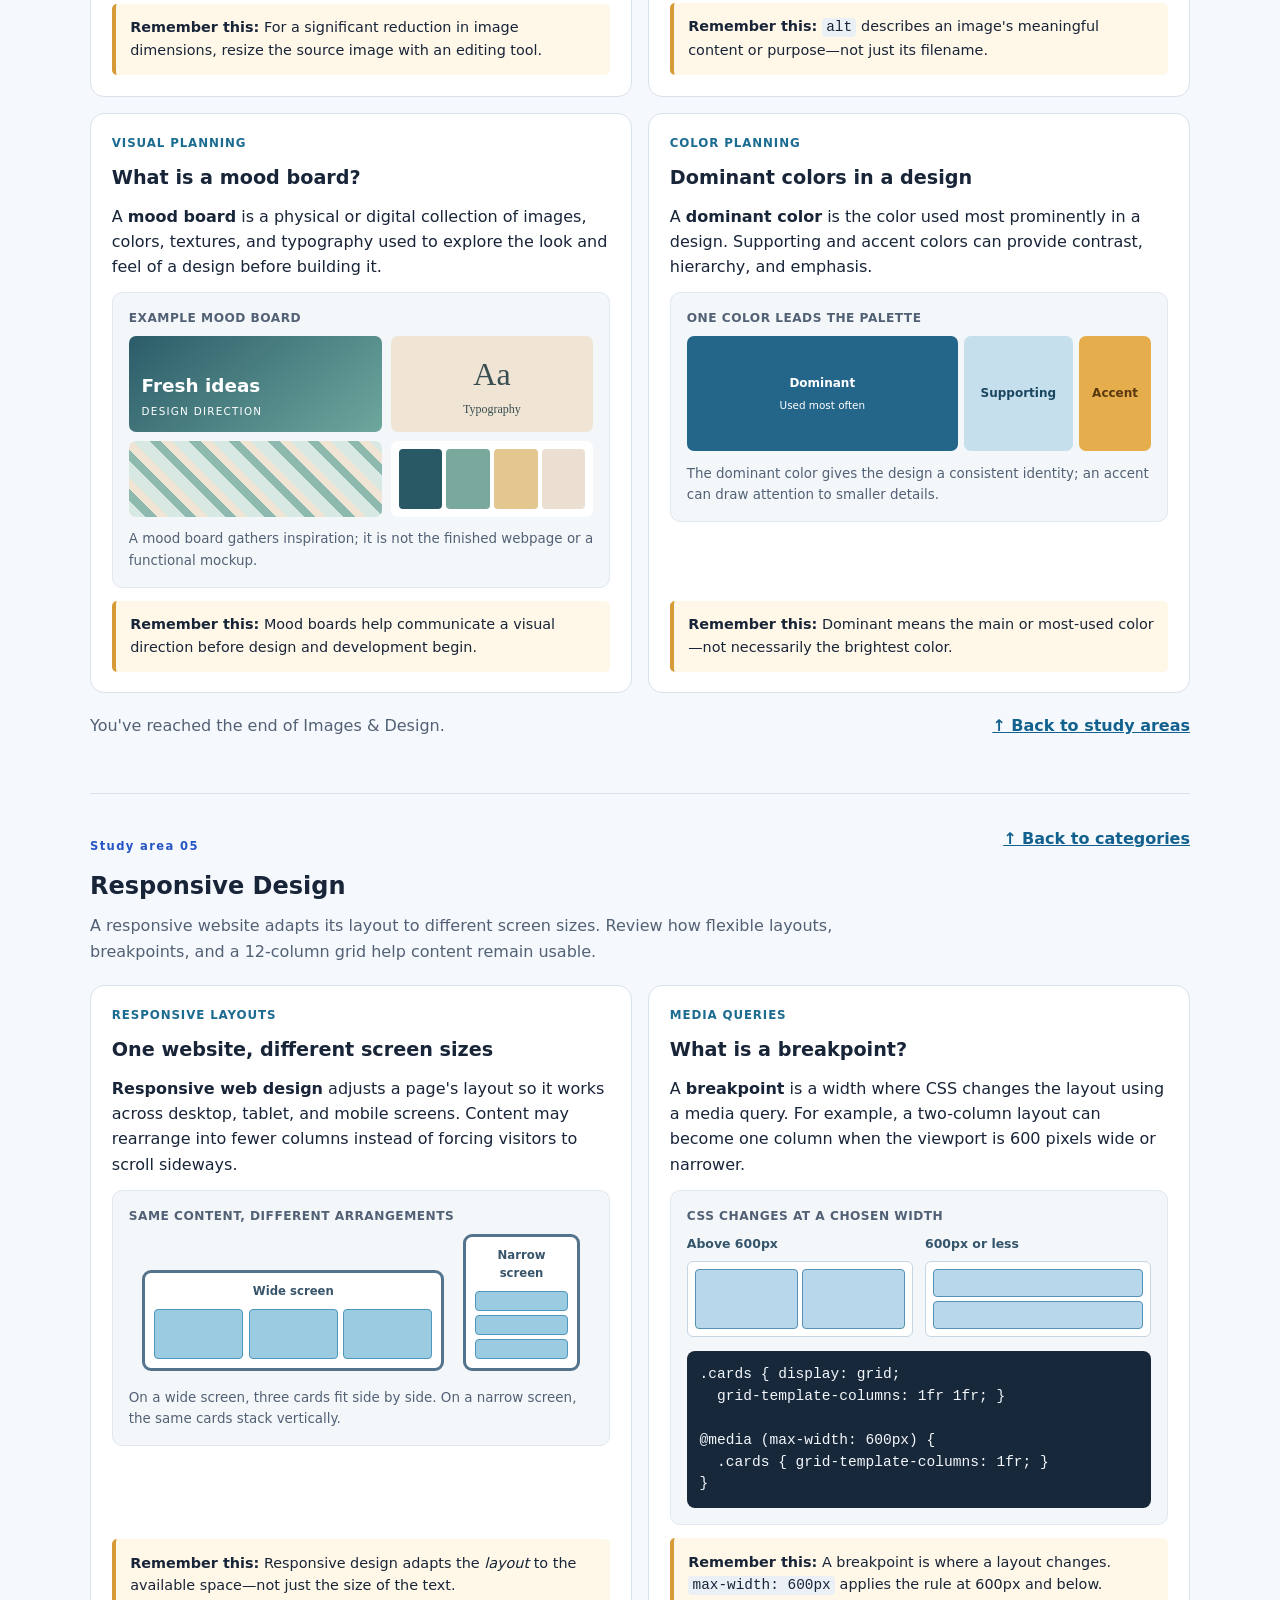
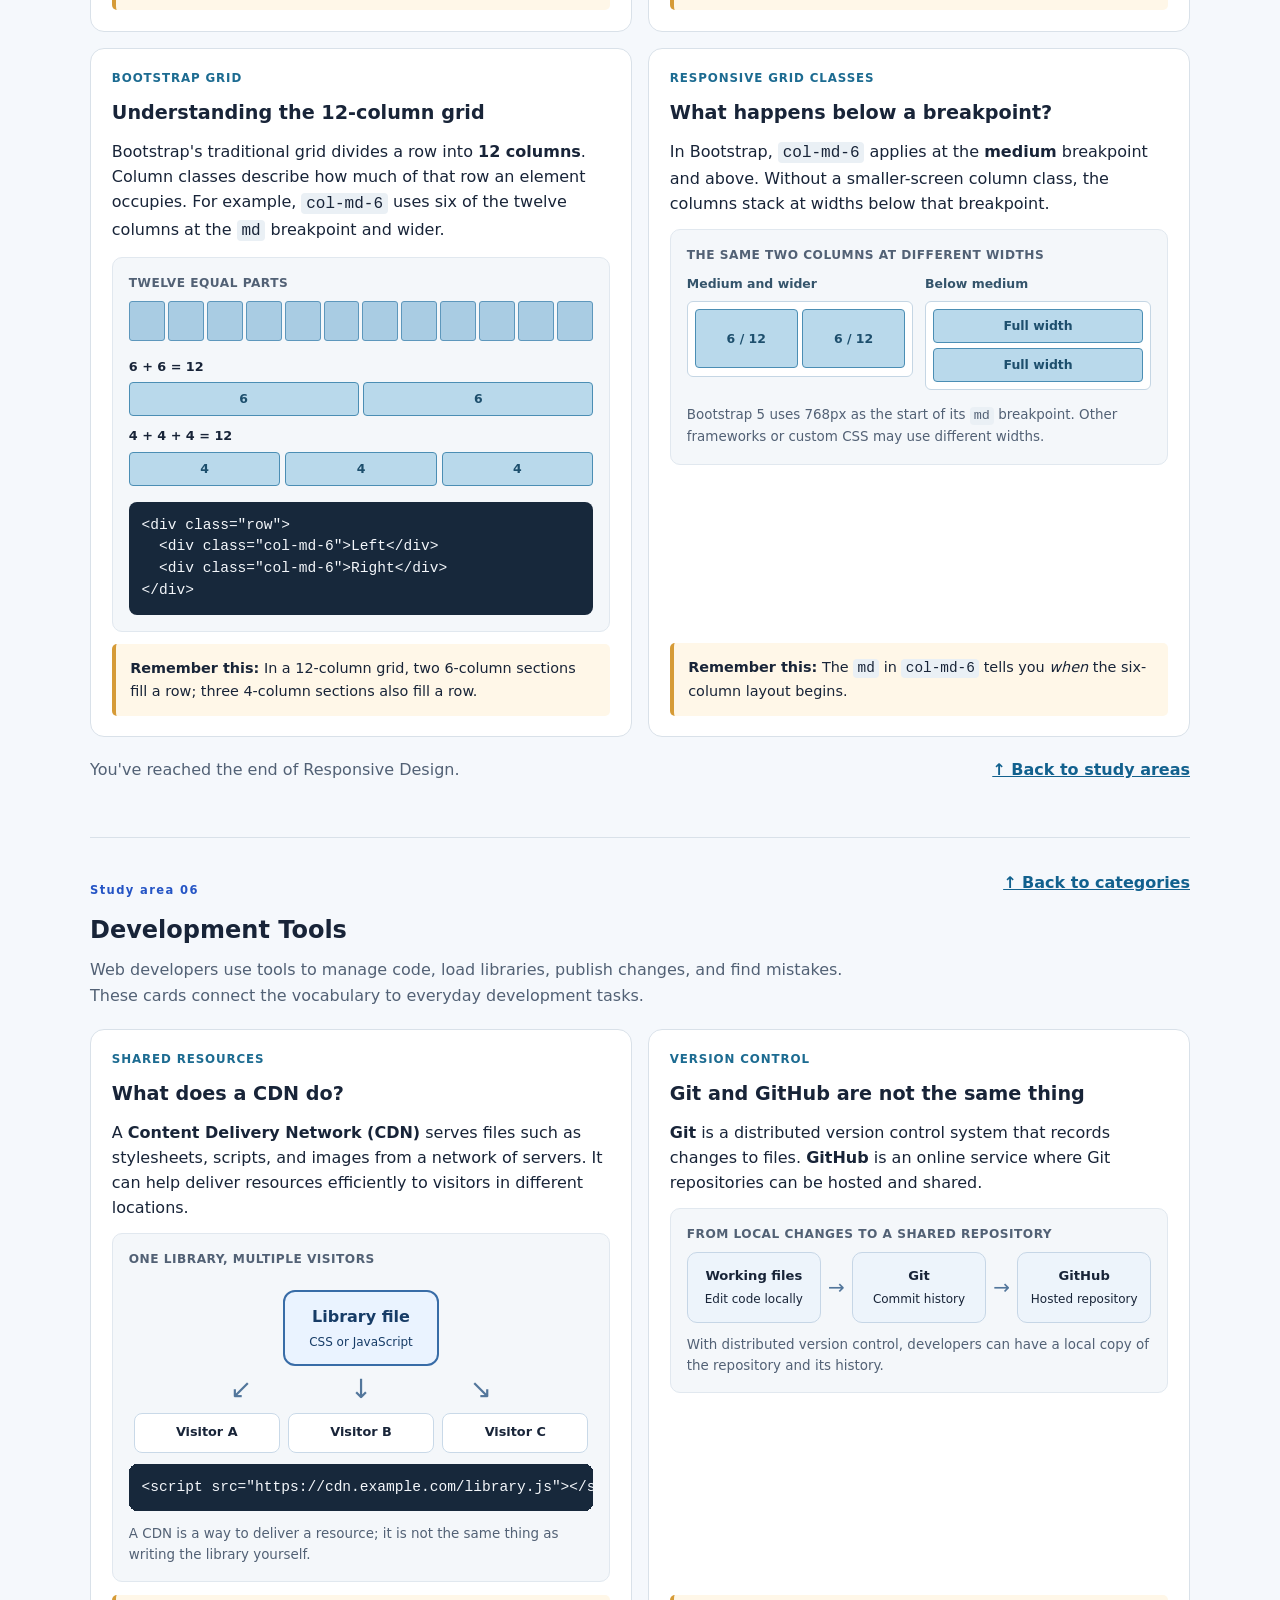
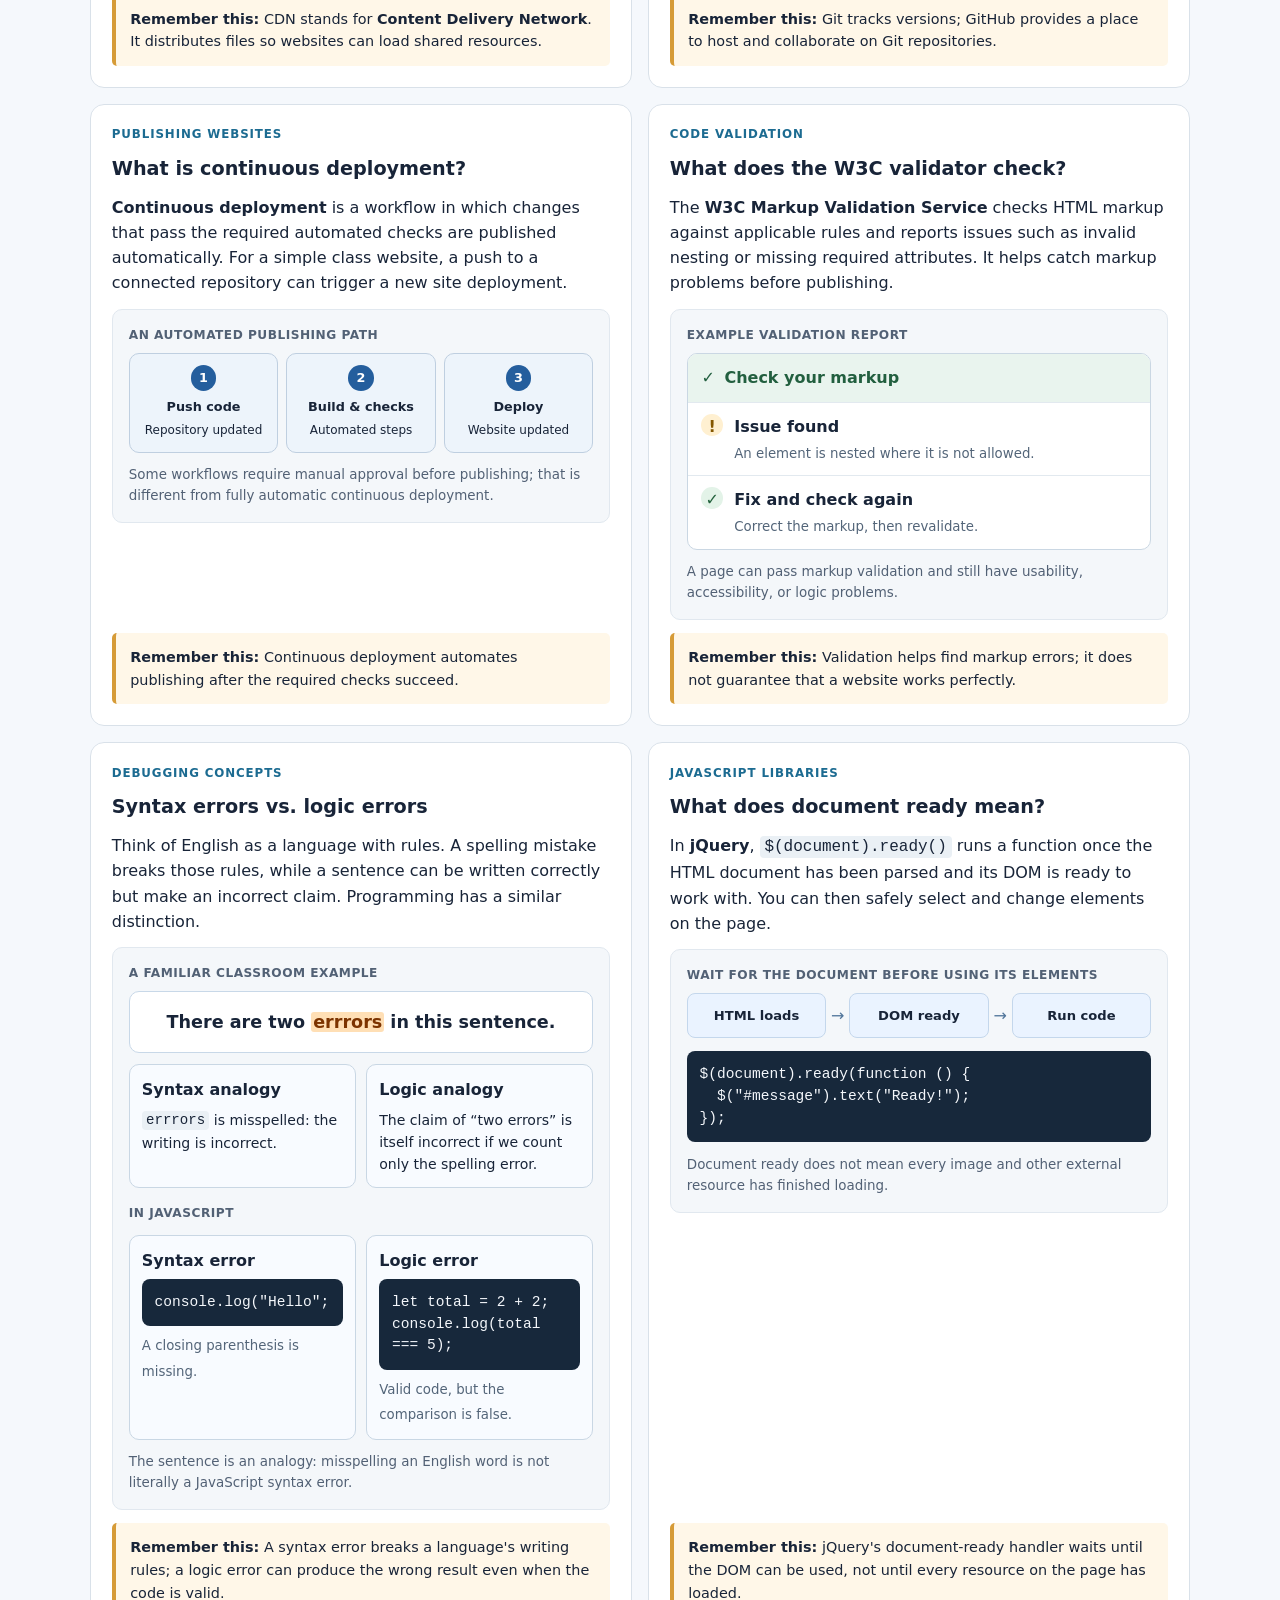
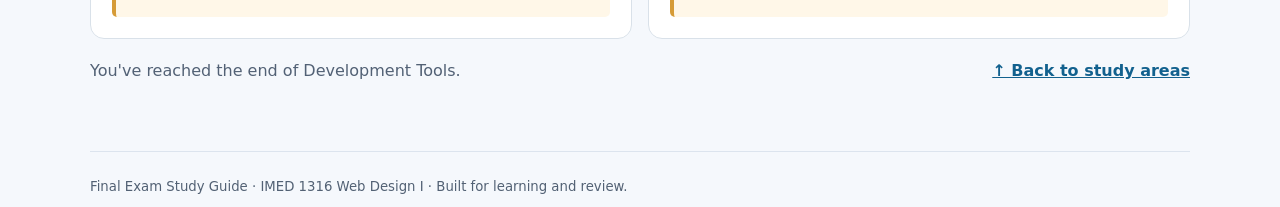
==== commit f19ba678: "updates" ====
--- a/final-review/index.html
+++ b/final-review/index.html
@@ -39,7 +39,7 @@
         <a class="review-category-card" href="#forms-inputs"><span class="review-category-icon" aria-hidden="true">☷</span><h3>Forms &amp; Inputs</h3><p>Radio buttons, checkboxes, dropdowns, and field behavior.</p><span class="review-category-status">Start reviewing →</span></a>
         <a class="review-category-card" href="#images-design"><span class="review-category-icon" aria-hidden="true">▧</span><h3>Images &amp; Design</h3><p>Image sizing, aspect ratio, alternative text, and visual planning.</p><span class="review-category-status">Start reviewing →</span></a>
         <a class="review-category-card" href="#responsive-design"><span class="review-category-icon" aria-hidden="true">▣</span><h3>Responsive Design</h3><p>Screen sizes, breakpoints, and responsive layouts.</p><span class="review-category-status">Start reviewing →</span></a>
-        <div class="review-category-card review-category-card--pending"><span class="review-category-icon" aria-hidden="true">⌘</span><h3>Development Tools</h3><p>Git, CDNs, deployment, validation, and debugging.</p><span class="review-category-status">Coming soon</span></div>
+        <a class="review-category-card" href="#development-tools"><span class="review-category-icon" aria-hidden="true">⌘</span><h3>Development Tools</h3><p>Git, CDNs, deployment, validation, and debugging.</p><span class="review-category-status">Start reviewing →</span></a>
         <div class="review-category-card review-category-card--pending"><span class="review-category-icon" aria-hidden="true">◎</span><h3>Web Design &amp; Usability</h3><p>Clear communication, site identity, and team decisions.</p><span class="review-category-status">Coming soon</span></div>
       </div>
     </section>
@@ -180,6 +180,28 @@
       </div>
       <div class="review-section-end"><p>You've reached the end of Responsive Design.</p><a href="#categories">↑ Back to study areas</a></div>
     </section>
+
+
+    <section id="development-tools" class="review-section" aria-labelledby="development-heading">
+      <div class="review-section-heading"><div><p class="eyebrow">Study area 06</p><h2 id="development-heading">Development Tools</h2><p>Web developers use tools to manage code, load libraries, publish changes, and find mistakes. These cards connect the vocabulary to everyday development tasks.</p></div><a class="review-back-link" href="#categories">↑ Back to categories</a></div>
+      <div class="review-study-grid">
+        <article class="review-study-card"><p class="review-card-kicker">Shared resources</p><h3>What does a CDN do?</h3><p>A <strong>Content Delivery Network (CDN)</strong> serves files such as stylesheets, scripts, and images from a network of servers. It can help deliver resources efficiently to visitors in different locations.</p><div class="review-visual"><p class="review-visual-label">One library, multiple visitors</p><div class="review-cdn-diagram"><div class="review-cdn-source">Library file<small>CSS or JavaScript</small></div><div class="review-cdn-arrows" aria-hidden="true"><span>↙</span><span>↓</span><span>↘</span></div><div class="review-cdn-people"><span>Visitor A</span><span>Visitor B</span><span>Visitor C</span></div></div><pre><code>&lt;script src="https://cdn.example.com/library.js"&gt;&lt;/script&gt;</code></pre><p class="review-visual-caption">A CDN is a way to deliver a resource; it is not the same thing as writing the library yourself.</p></div><p class="review-remember"><strong>Remember this:</strong> CDN stands for <strong>Content Delivery Network</strong>. It distributes files so websites can load shared resources.</p></article>
+
+        <article class="review-study-card"><p class="review-card-kicker">Version control</p><h3>Git and GitHub are not the same thing</h3><p><strong>Git</strong> is a distributed version control system that records changes to files. <strong>GitHub</strong> is an online service where Git repositories can be hosted and shared.</p><div class="review-visual"><p class="review-visual-label">From local changes to a shared repository</p><div class="review-git-flow"><div><strong>Working files</strong><small>Edit code locally</small></div><span aria-hidden="true">→</span><div><strong>Git</strong><small>Commit history</small></div><span aria-hidden="true">→</span><div><strong>GitHub</strong><small>Hosted repository</small></div></div><p class="review-visual-caption">With distributed version control, developers can have a local copy of the repository and its history.</p></div><p class="review-remember"><strong>Remember this:</strong> Git tracks versions; GitHub provides a place to host and collaborate on Git repositories.</p></article>
+
+        <article class="review-study-card"><p class="review-card-kicker">Publishing websites</p><h3>What is continuous deployment?</h3><p><strong>Continuous deployment</strong> is a workflow in which changes that pass the required automated checks are published automatically. For a simple class website, a push to a connected repository can trigger a new site deployment.</p><div class="review-visual"><p class="review-visual-label">An automated publishing path</p><div class="review-deploy-flow"><div><span>1</span><strong>Push code</strong><small>Repository updated</small></div><div><span>2</span><strong>Build &amp; checks</strong><small>Automated steps</small></div><div><span>3</span><strong>Deploy</strong><small>Website updated</small></div></div><p class="review-visual-caption">Some workflows require manual approval before publishing; that is different from fully automatic continuous deployment.</p></div><p class="review-remember"><strong>Remember this:</strong> Continuous deployment automates publishing after the required checks succeed.</p></article>
+
+        <article class="review-study-card"><p class="review-card-kicker">Code validation</p><h3>What does the W3C validator check?</h3><p>The <strong>W3C Markup Validation Service</strong> checks HTML markup against applicable rules and reports issues such as invalid nesting or missing required attributes. It helps catch markup problems before publishing.</p><div class="review-visual"><p class="review-visual-label">Example validation report</p><div class="review-validation"><div class="review-validation-top"><span aria-hidden="true">✓</span><strong>Check your markup</strong></div><div class="review-validation-row"><span class="review-validation-warning" aria-hidden="true">!</span><div><strong>Issue found</strong><small>An element is nested where it is not allowed.</small></div></div><div class="review-validation-row"><span class="review-validation-ok" aria-hidden="true">✓</span><div><strong>Fix and check again</strong><small>Correct the markup, then revalidate.</small></div></div></div><p class="review-visual-caption">A page can pass markup validation and still have usability, accessibility, or logic problems.</p></div><p class="review-remember"><strong>Remember this:</strong> Validation helps find markup errors; it does not guarantee that a website works perfectly.</p></article>
+
+        <article class="review-study-card"><p class="review-card-kicker">Debugging concepts</p><h3>Syntax errors vs. logic errors</h3><p>Think of English as a language with rules. A spelling mistake breaks those rules, while a sentence can be written correctly but make an incorrect claim. Programming has a similar distinction.</p><div class="review-visual"><p class="review-visual-label">A familiar classroom example</p><div class="review-error-quote">There are two <mark>errrors</mark> in this sentence.</div><div class="review-error-pair"><div><strong>Syntax analogy</strong><p><code>errrors</code> is misspelled: the writing is incorrect.</p></div><div><strong>Logic analogy</strong><p>The claim of “two errors” is itself incorrect if we count only the spelling error.</p></div></div><p class="review-visual-label review-visual-label--spaced">In JavaScript</p><div class="review-error-pair"><div><strong>Syntax error</strong><pre><code>console.log("Hello";</code></pre><small>A closing parenthesis is missing.</small></div><div><strong>Logic error</strong><pre><code>let total = 2 + 2;
+console.log(total === 5);</code></pre><small>Valid code, but the comparison is false.</small></div></div><p class="review-visual-caption">The sentence is an analogy: misspelling an English word is not literally a JavaScript syntax error.</p></div><p class="review-remember"><strong>Remember this:</strong> A syntax error breaks a language's writing rules; a logic error can produce the wrong result even when the code is valid.</p></article>
+
+        <article class="review-study-card"><p class="review-card-kicker">JavaScript libraries</p><h3>What does document ready mean?</h3><p>In <strong>jQuery</strong>, <code>$(document).ready()</code> runs a function once the HTML document has been parsed and its DOM is ready to work with. You can then safely select and change elements on the page.</p><div class="review-visual"><p class="review-visual-label">Wait for the document before using its elements</p><div class="review-ready-flow"><span>HTML loads</span><span aria-hidden="true">→</span><span>DOM ready</span><span aria-hidden="true">→</span><span>Run code</span></div><pre><code>$(document).ready(function () {
+  $("#message").text("Ready!");
+});</code></pre><p class="review-visual-caption">Document ready does not mean every image and other external resource has finished loading.</p></div><p class="review-remember"><strong>Remember this:</strong> jQuery's document-ready handler waits until the DOM can be used, not until every resource on the page has loaded.</p></article>
+      </div>
+      <div class="review-section-end"><p>You've reached the end of Development Tools.</p><a href="#categories">↑ Back to study areas</a></div>
+    </section>
   </main>
   <footer class="container footer">Final Exam Study Guide · IMED 1316 Web Design I · Built for learning and review.</footer>
 </body>
--- a/css/final-review.css
+++ b/css/final-review.css
@@ -154,3 +154,37 @@
 .review-grid-halves i, .review-grid-thirds i, .review-bootstrap-wide i, .review-bootstrap-narrow i { display:grid; place-items:center; min-width:0; min-height:34px; border:1px solid #4b8eb4; border-radius:4px; background:#b9d9eb; color:#1d4f6d; font-style:normal; font-size:.78rem; font-weight:700; }
 @media (max-width:450px) { .review-devices { gap:.55rem; } .review-device--desktop { width:66%; } .review-device--mobile { width:30%; min-width:65px; } .review-breakpoint-visual, .review-bootstrap-compare { gap:.45rem; } }
 @media print { .review-device-bars i, .review-breakpoint-pair i, .review-breakpoint-stack i, .review-twelve-grid i, .review-grid-halves i, .review-grid-thirds i, .review-bootstrap-wide i, .review-bootstrap-narrow i { print-color-adjust:exact; -webkit-print-color-adjust:exact; } }
+
+
+/* Development Tools: illustrated study cards */
+.review-cdn-diagram { padding: .8rem .3rem .3rem; text-align:center; }
+.review-cdn-source { display:inline-flex; flex-direction:column; padding:.7rem 1.5rem; border:2px solid #386ca7; border-radius:12px; background:#eaf3ff; color:#173c67; font-weight:800; }
+.review-cdn-source small,.review-git-flow small,.review-deploy-flow small { display:block; font-weight:400; font-size:.75rem; margin-top:.25rem; }
+.review-cdn-arrows { display:flex; justify-content:space-around; max-width:360px; margin:.15rem auto; color:#52769b; font-size:1.65rem; }
+.review-cdn-people { display:grid; grid-template-columns:repeat(3,minmax(0,1fr)); gap:.5rem; }
+.review-cdn-people span { border:1px solid #c9d9e8; background:#fff; padding:.55rem .2rem; border-radius:8px; font-size:.8rem; font-weight:700; text-align:center; }
+.review-git-flow { display:flex; align-items:stretch; gap:.45rem; }
+.review-git-flow > div { flex:1; min-width:0; padding:.75rem .35rem; border:1px solid #c6d6e6; border-radius:10px; background:#edf4fb; text-align:center; font-size:.82rem; }
+.review-git-flow > span { align-self:center; color:#52769b; font-size:1.25rem; }
+.review-deploy-flow { display:grid; grid-template-columns:repeat(3,minmax(0,1fr)); gap:.5rem; }
+.review-deploy-flow > div { border:1px solid #bfcfe0; background:#edf4fb; border-radius:10px; padding:.7rem .5rem; text-align:center; font-size:.8rem; }
+.review-deploy-flow > div > span { display:block; width:1.6rem; height:1.6rem; margin:0 auto .4rem; border-radius:50%; background:#245e9d; color:white; line-height:1.6rem; font-weight:700; }
+.review-deploy-flow strong { display:block; }
+.review-validation { border:1px solid #cad7e3; border-radius:10px; background:white; overflow:hidden; }
+.review-validation-top { padding:.7rem .85rem; background:#e9f4ee; color:#225f3f; display:flex; gap:.6rem; align-items:center; }
+.review-validation-row { display:flex; gap:.7rem; align-items:flex-start; padding:.7rem .85rem; border-top:1px solid #e2e9ef; }
+.review-validation-row small { display:block; margin-top:.2rem; color:#536579; }
+.review-validation-warning,.review-validation-ok { width:1.35rem; height:1.35rem; border-radius:50%; text-align:center; flex:none; font-weight:800; }
+.review-validation-warning { background:#fff0d1; color:#855700; }.review-validation-ok { background:#e3f3e8; color:#23623c; }
+.review-error-quote { padding:1rem; border:1px solid #c8d8e8; border-radius:10px; text-align:center; background:#fff; font-size:1.1rem; font-weight:700; }
+.review-error-quote mark { background:#ffdfb5; color:#7c3300; border-radius:3px; padding:0 .12rem; }
+.review-error-pair { display:grid; grid-template-columns:repeat(2,minmax(0,1fr)); gap:.65rem; margin-top:.7rem; }
+.review-error-pair > div { min-width:0; border:1px solid #c9d7e4; border-radius:10px; padding:.75rem; background:#f8fbff; }
+.review-error-pair strong { display:block; margin-bottom:.35rem; }
+.review-error-pair p { margin:0; font-size:.88rem; }
+.review-error-pair pre { margin:.35rem 0; overflow-x:auto; white-space:pre-wrap; overflow-wrap:anywhere; font-size:.78rem; }
+.review-error-pair small { color:#536579; }
+.review-ready-flow { display:flex; justify-content:space-between; align-items:center; gap:.3rem; margin:.45rem 0 .8rem; }
+.review-ready-flow span:nth-child(odd) { flex:1; text-align:center; padding:.7rem .25rem; background:#eaf3ff; border:1px solid #c4d7ec; border-radius:8px; font-size:.82rem; font-weight:700; }
+.review-ready-flow span:nth-child(even) { color:#52769b; }
+@media (max-width:520px) { .review-git-flow { gap:.25rem; }.review-git-flow > div { font-size:.7rem; padding:.55rem .15rem; }.review-deploy-flow { gap:.3rem; }.review-deploy-flow > div { padding:.5rem .2rem; font-size:.7rem; }.review-error-pair { grid-template-columns:1fr; } }
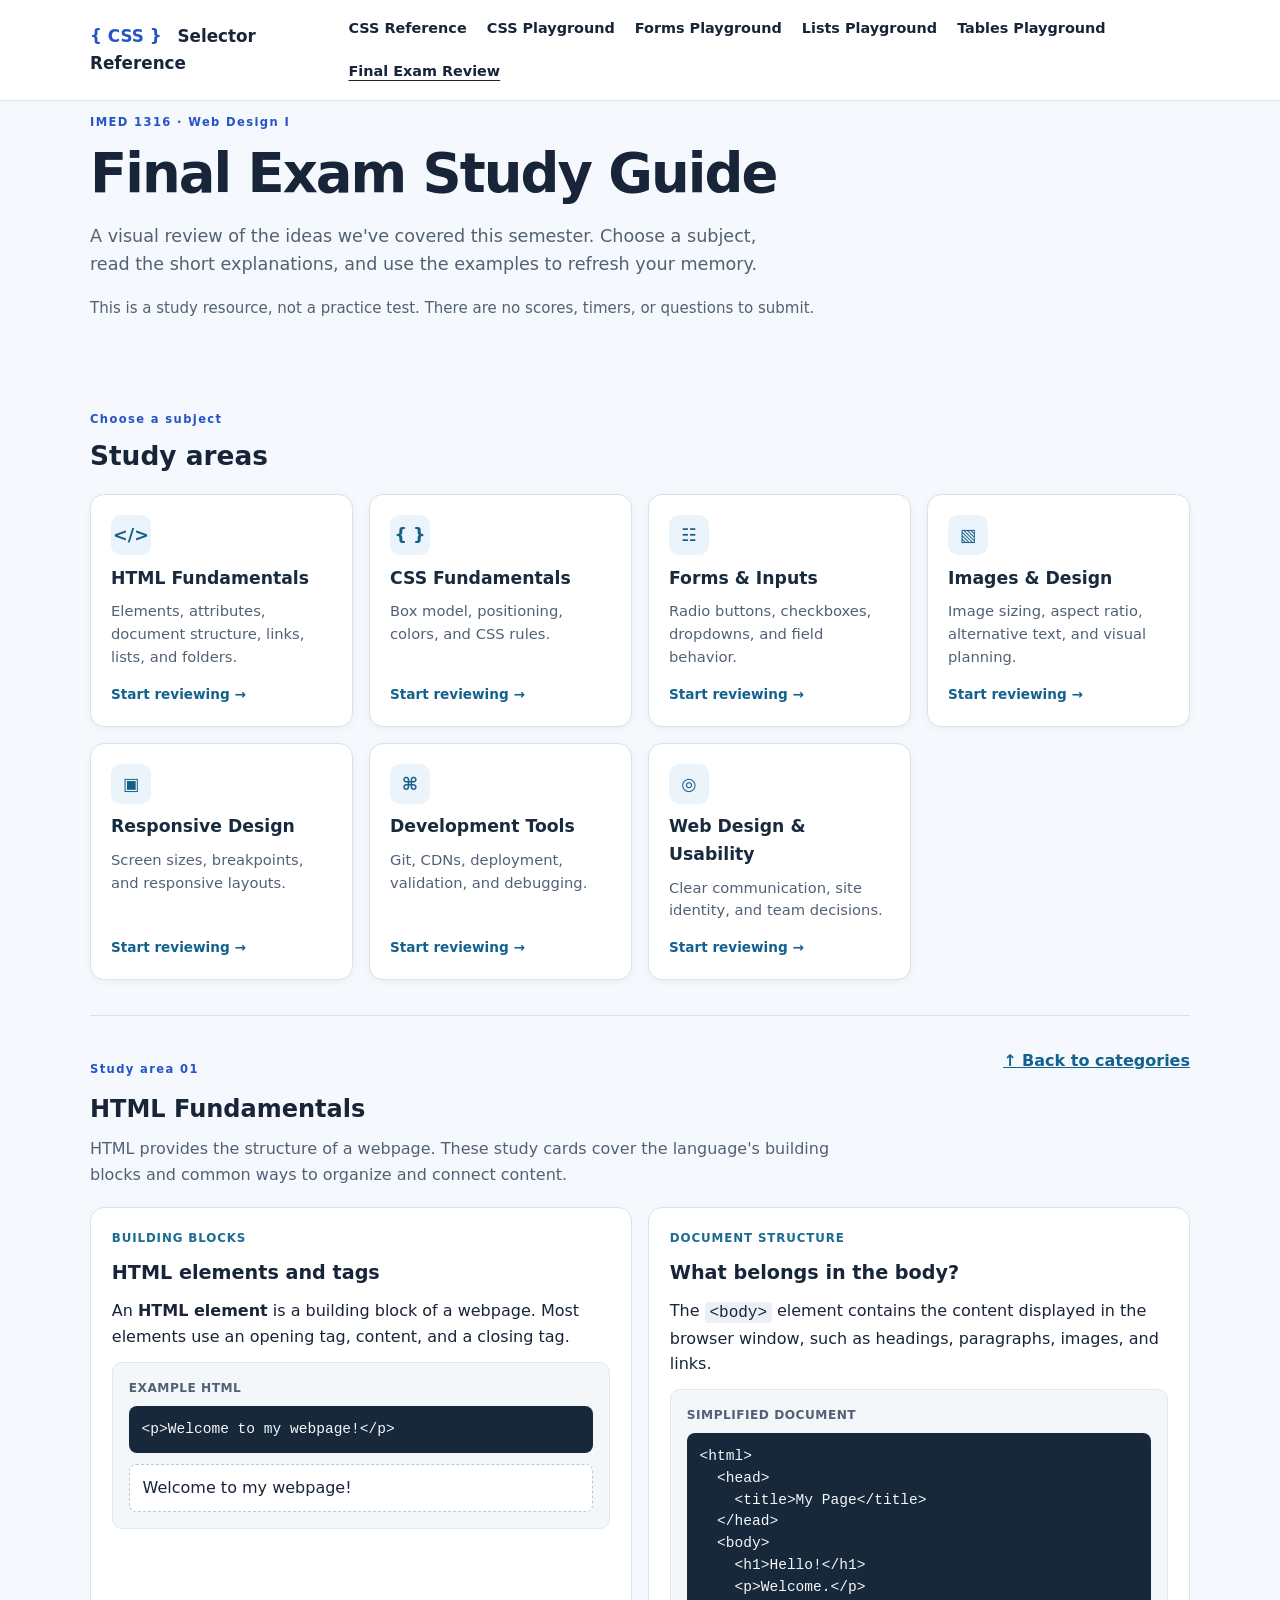
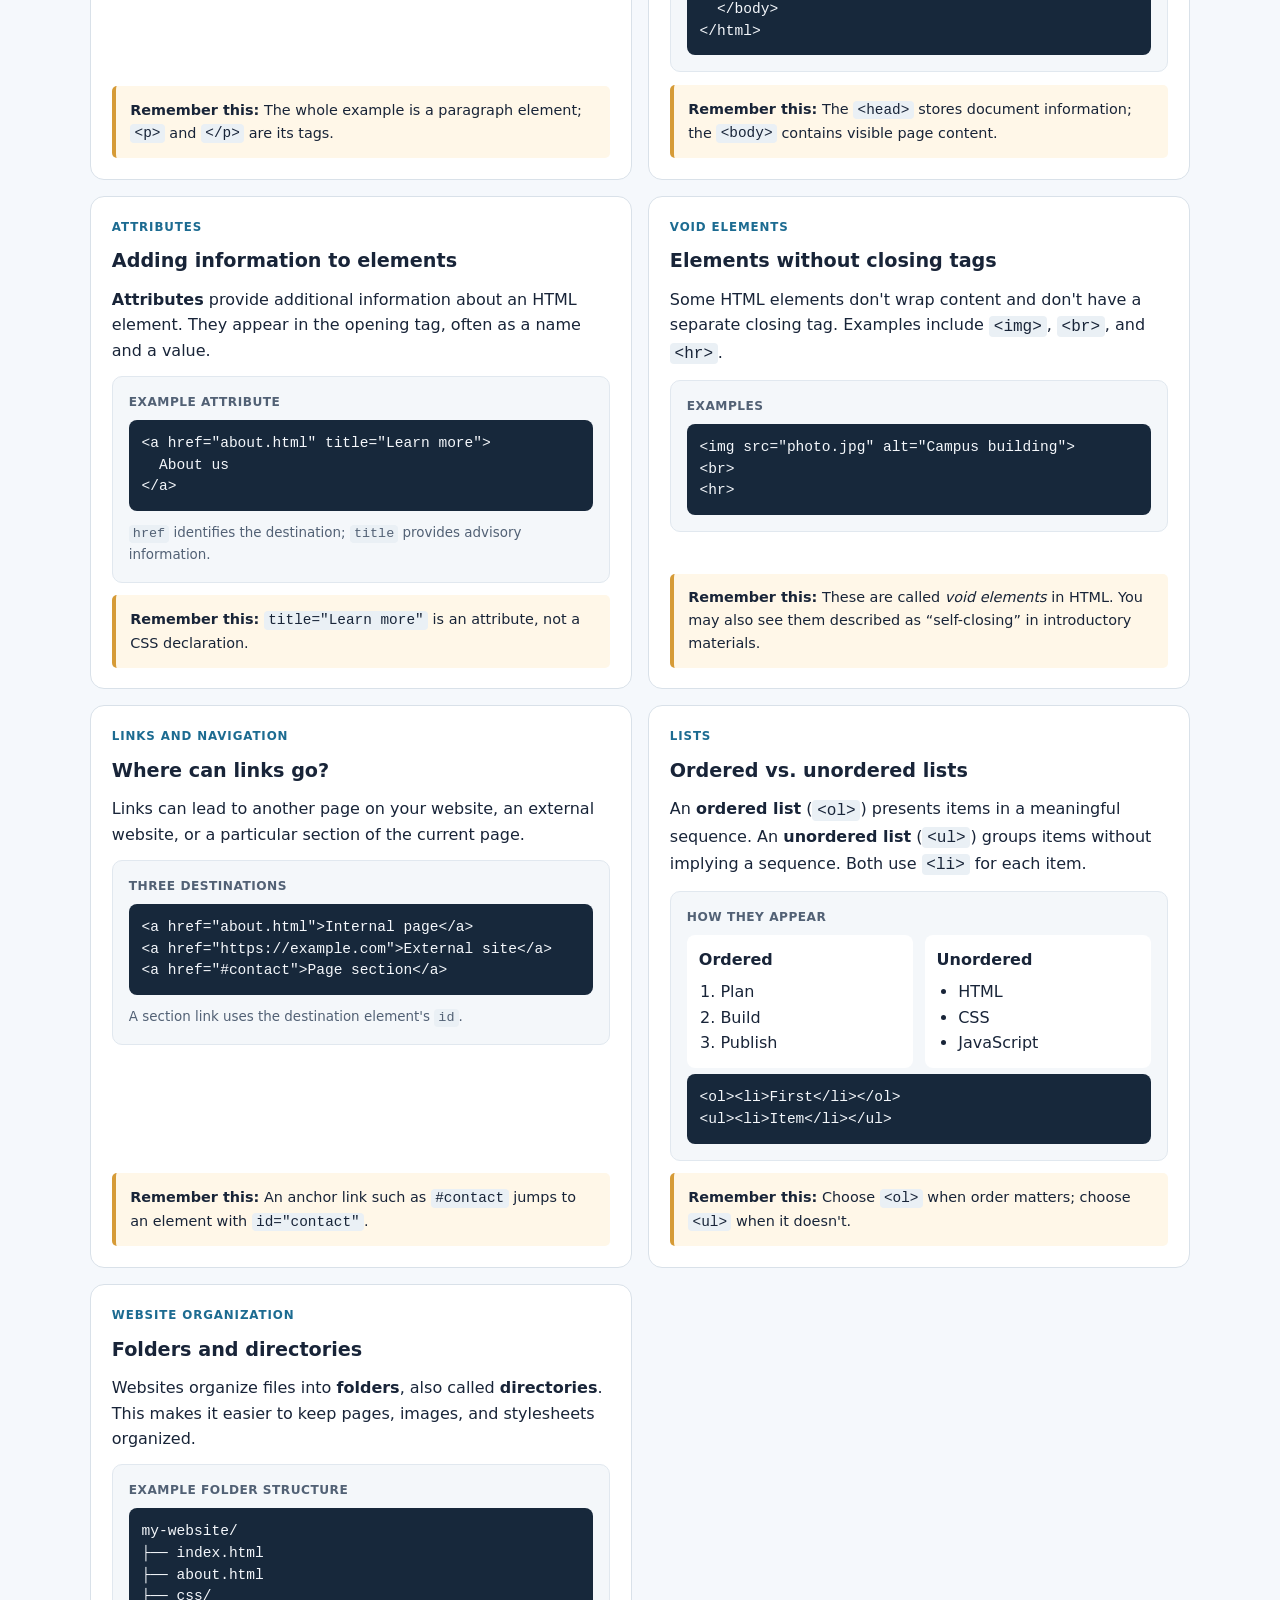
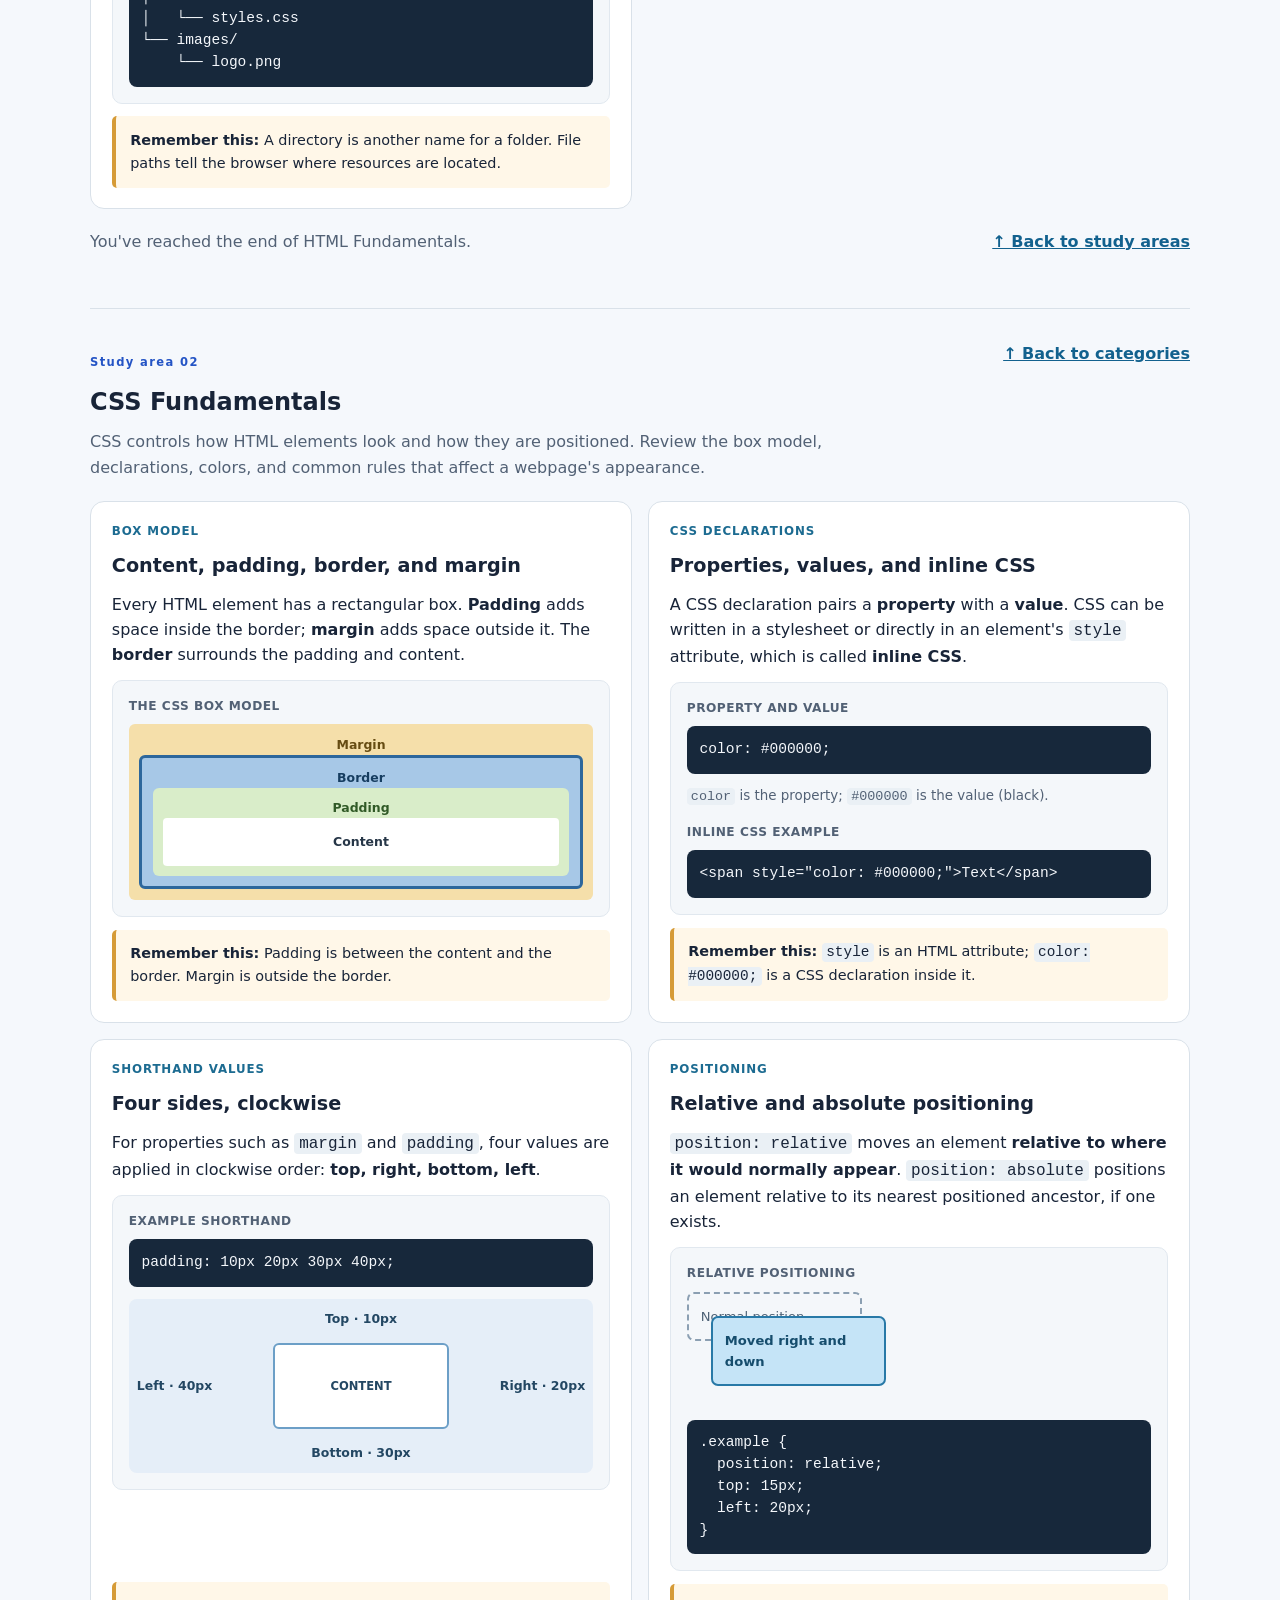
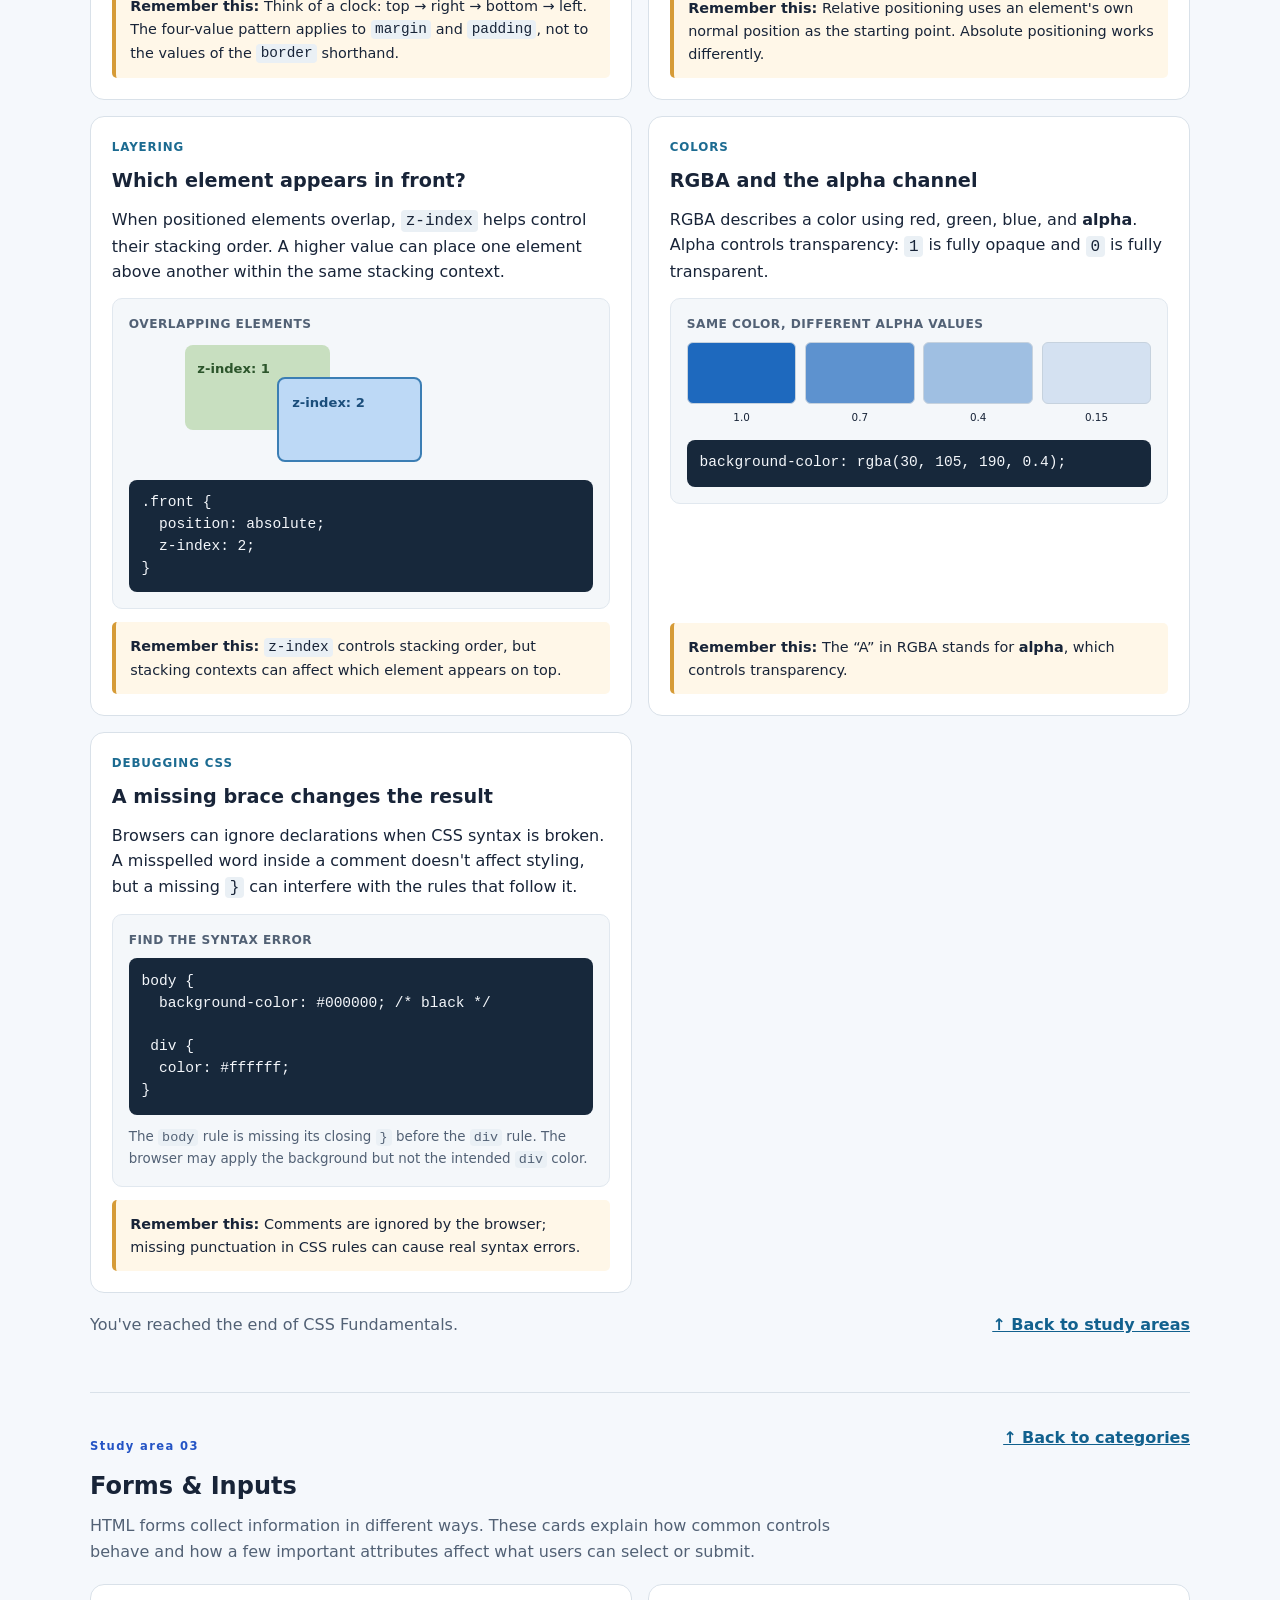
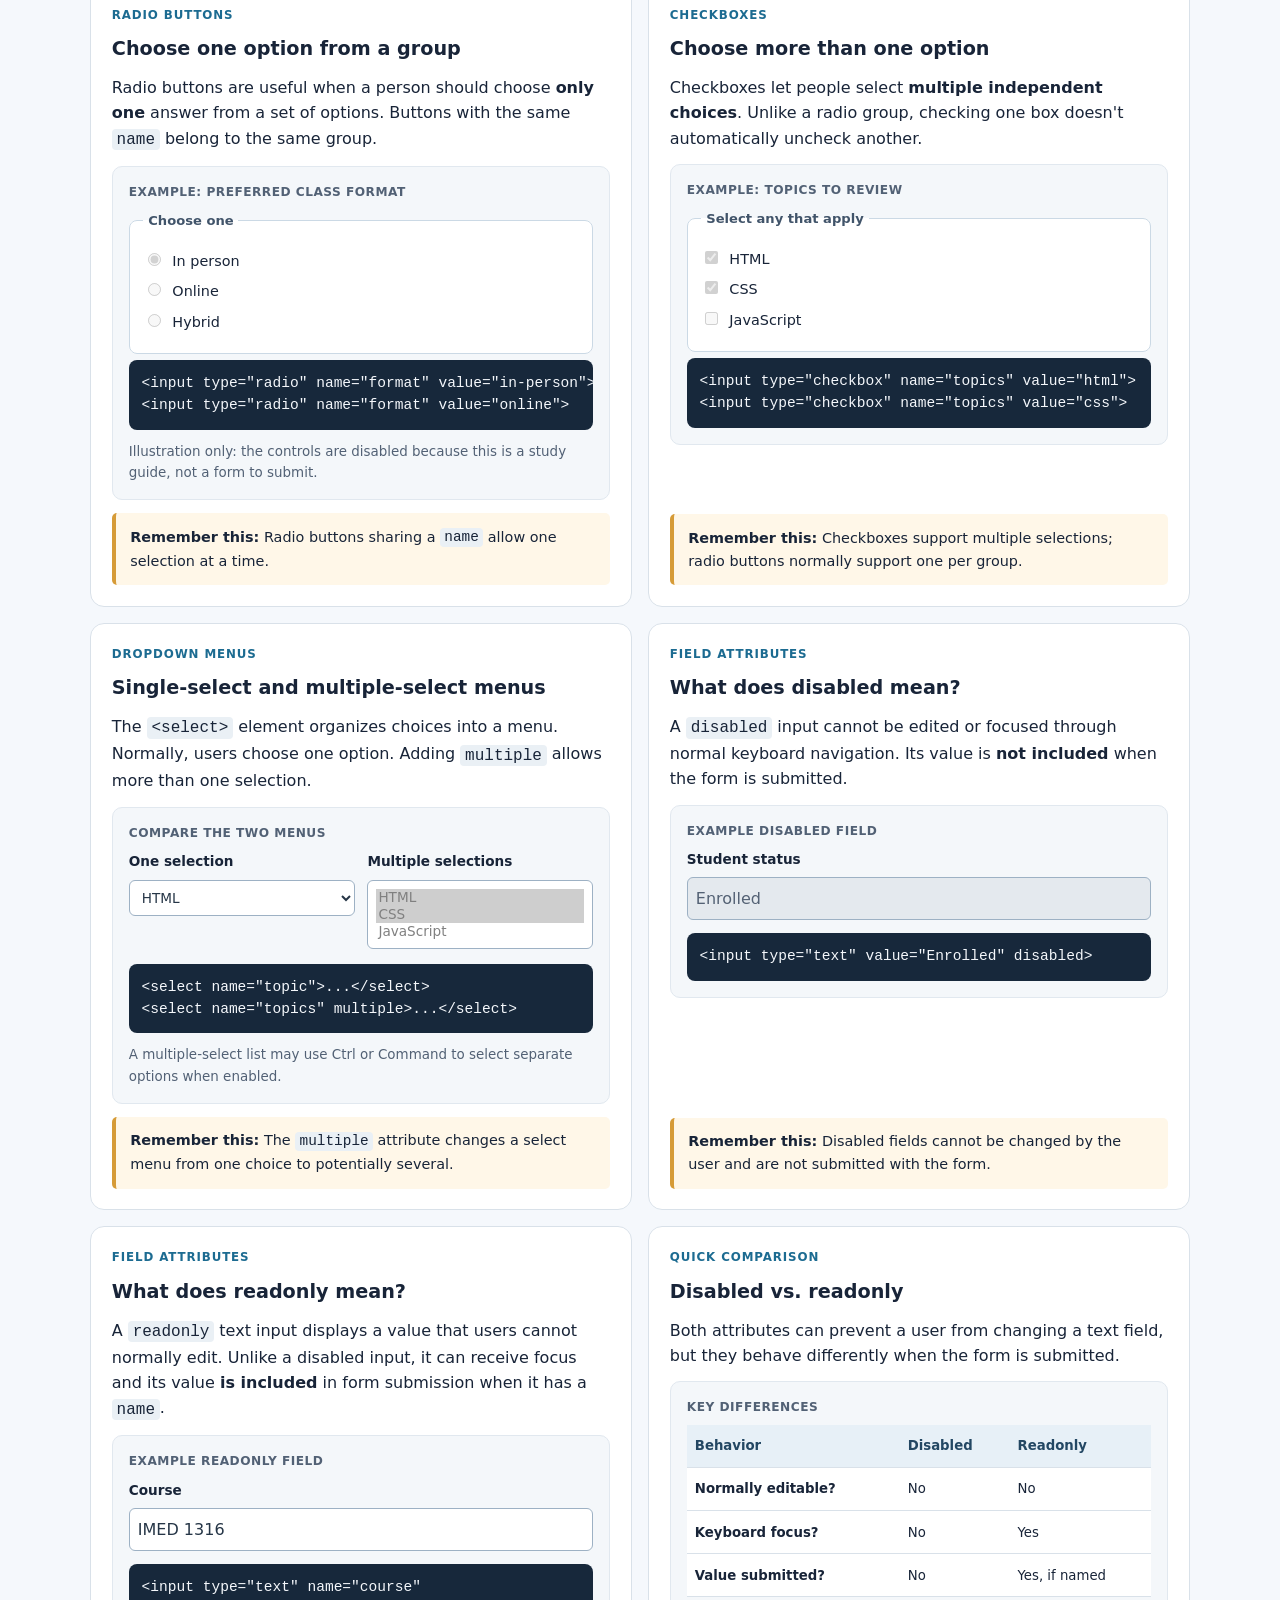
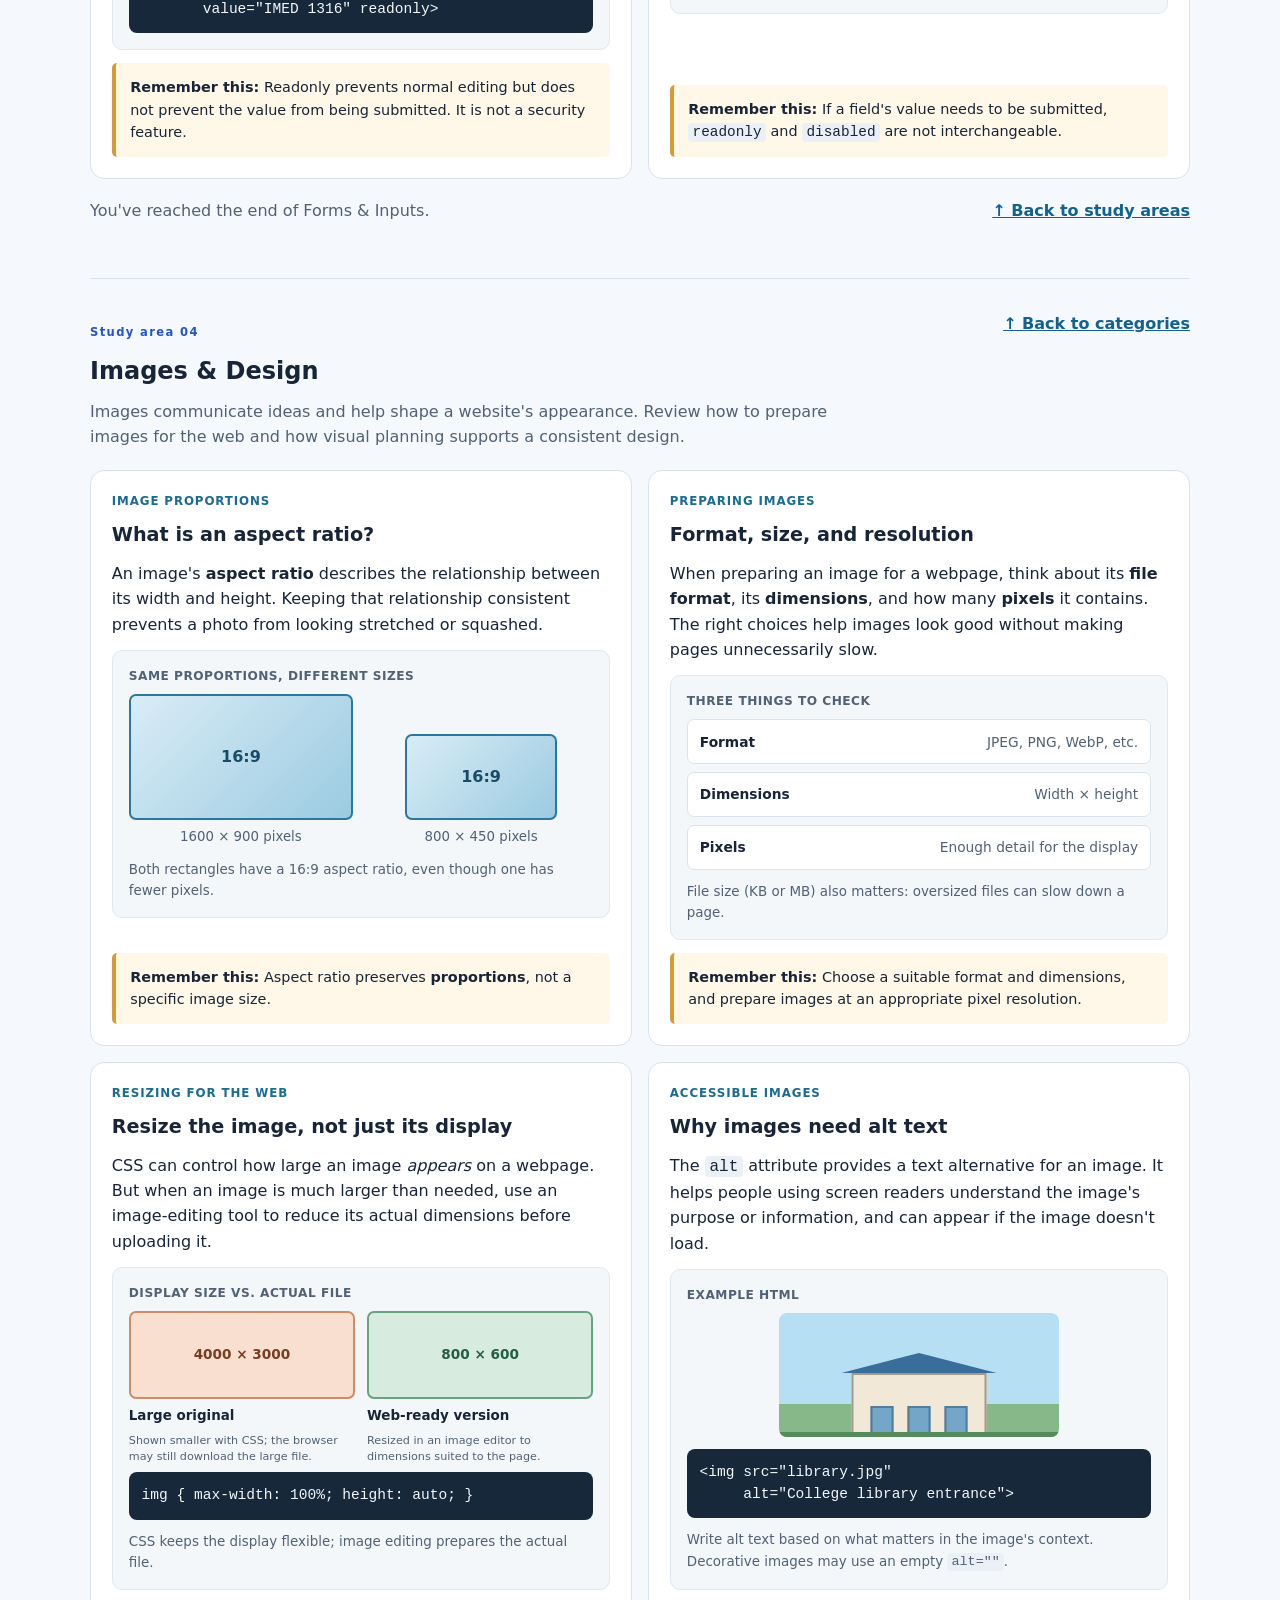
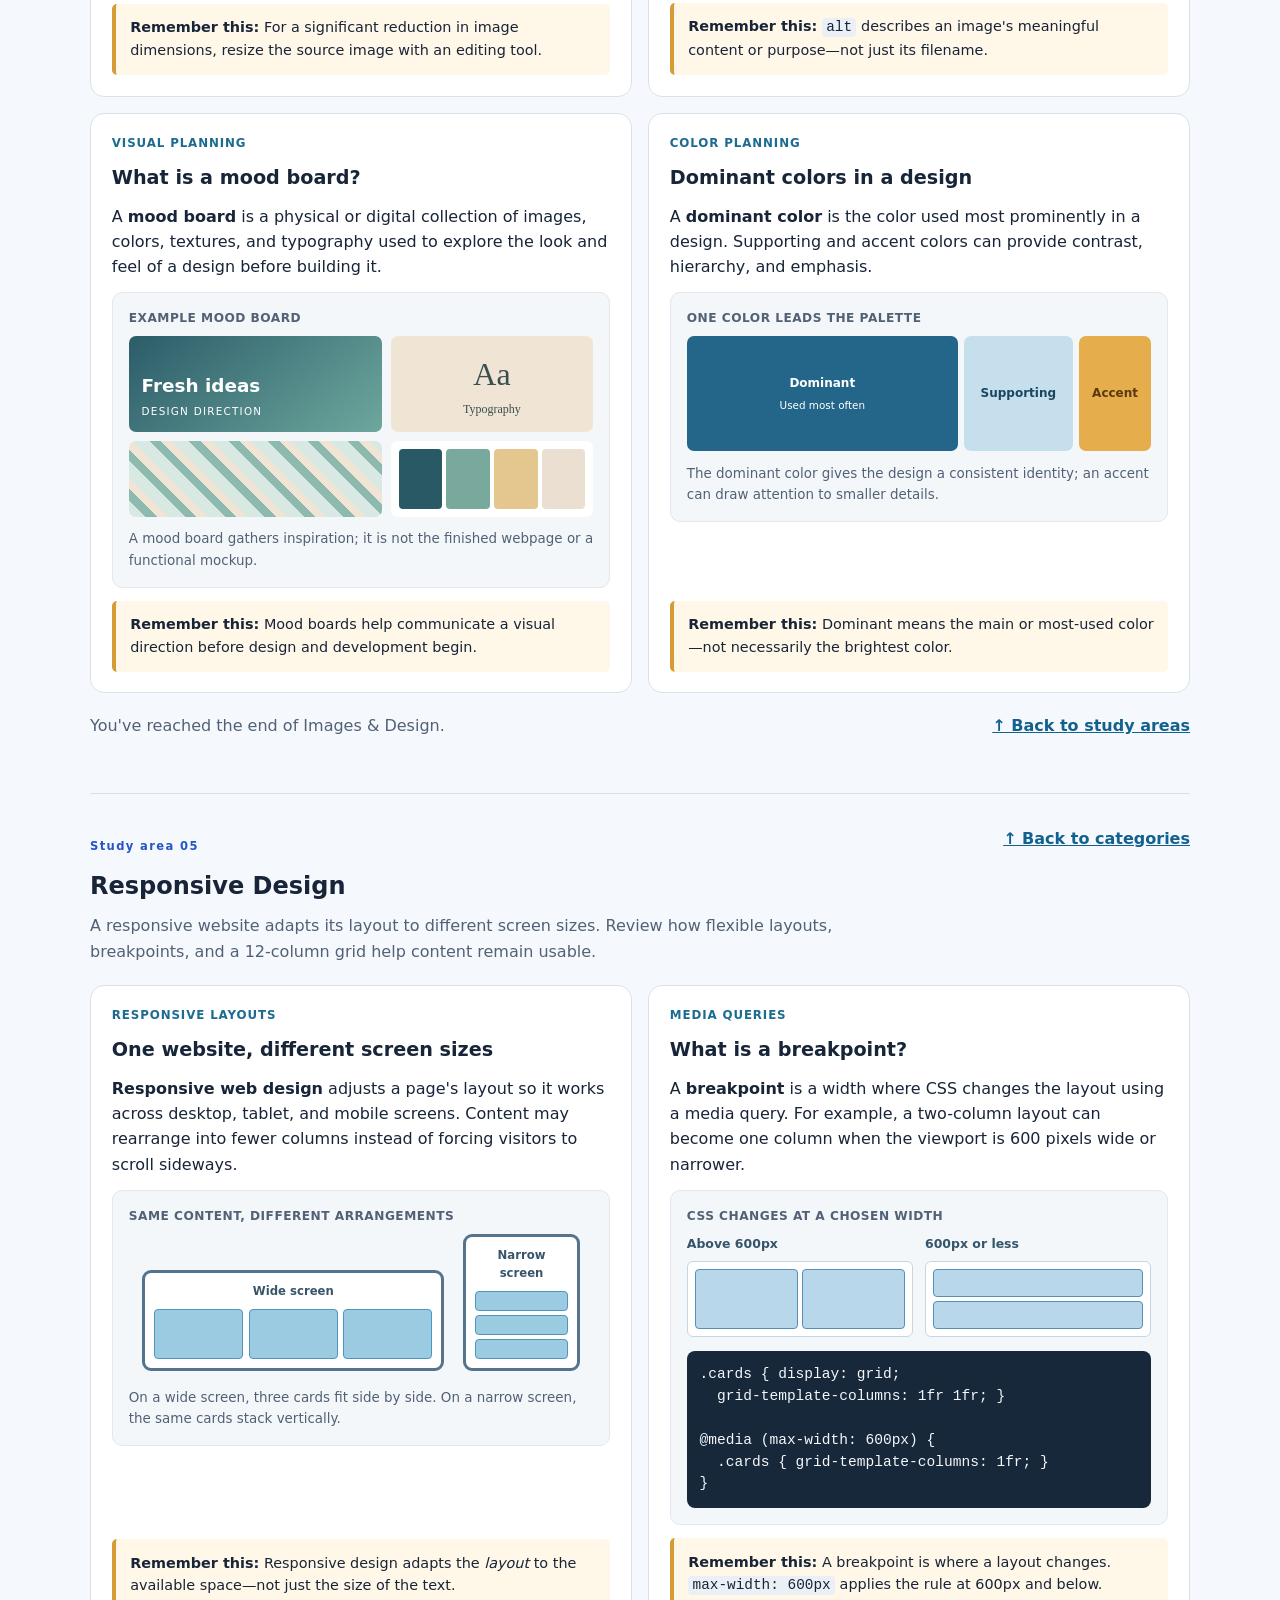
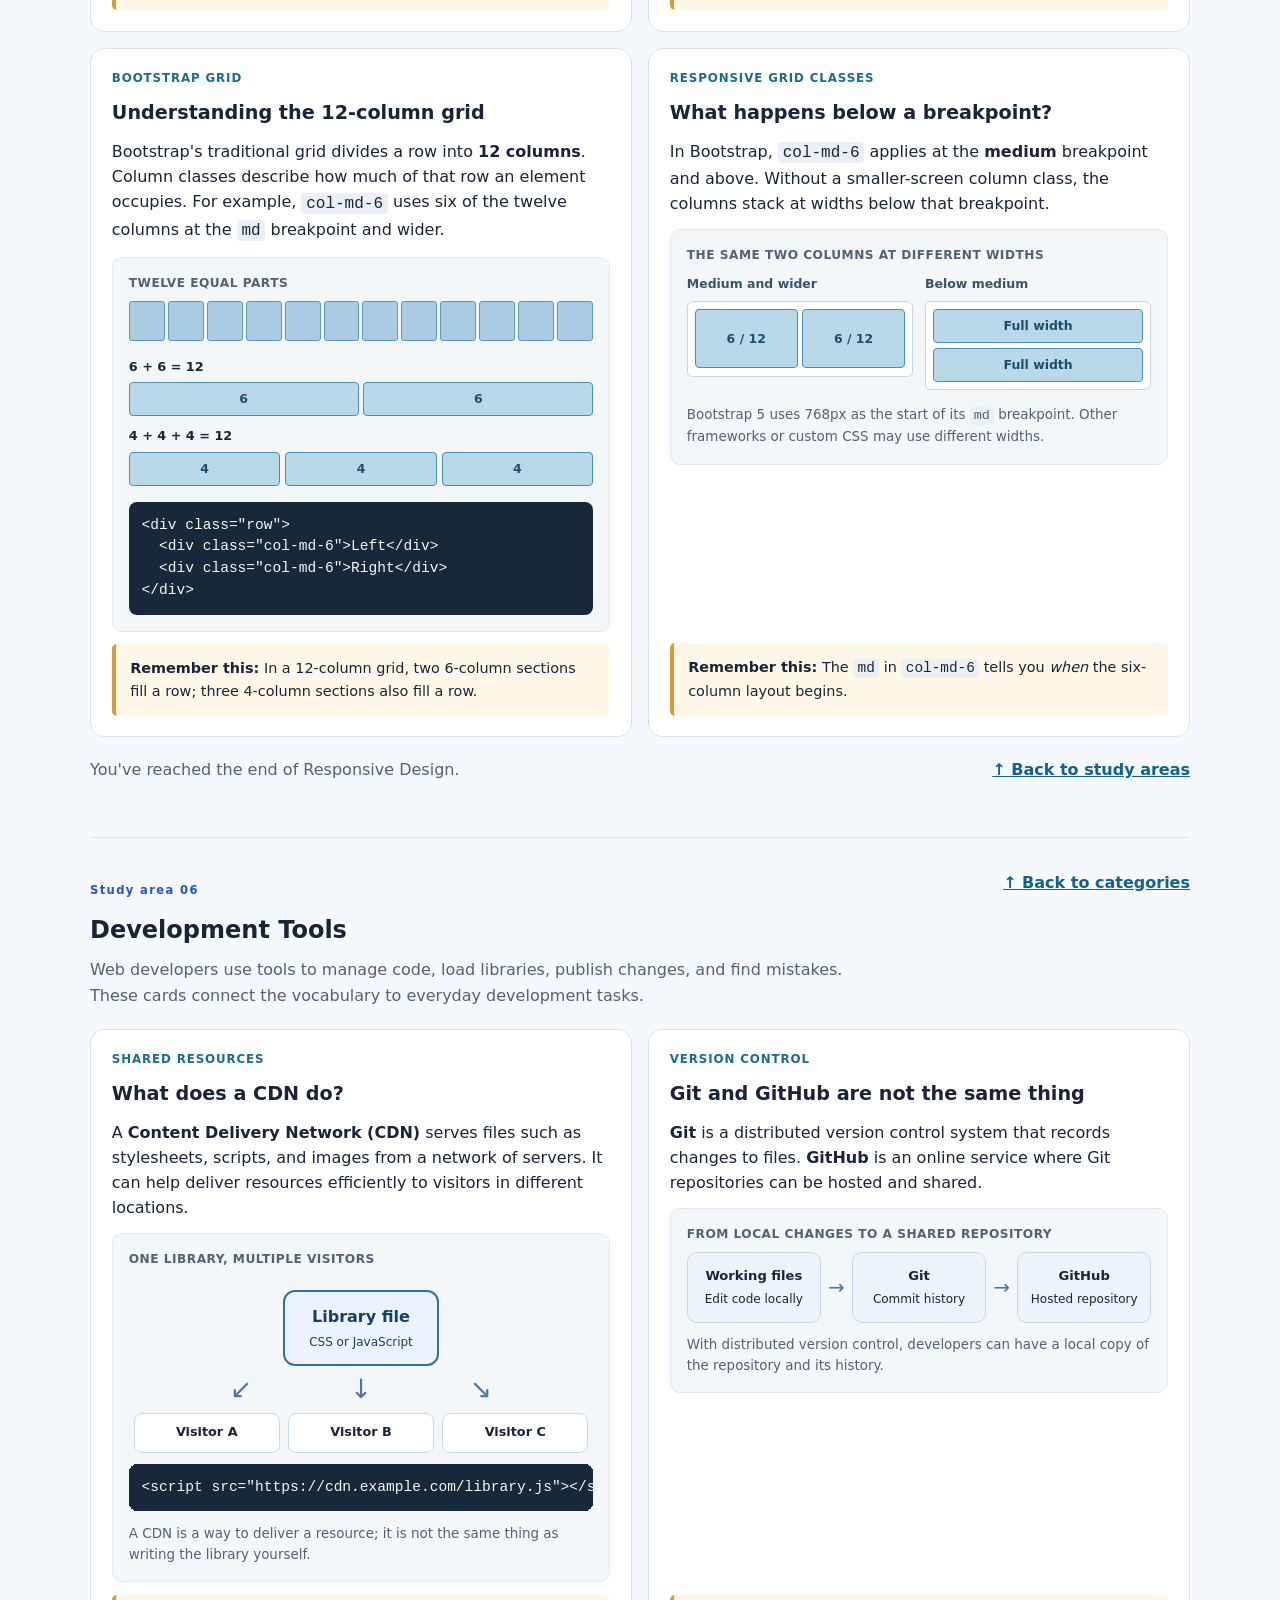
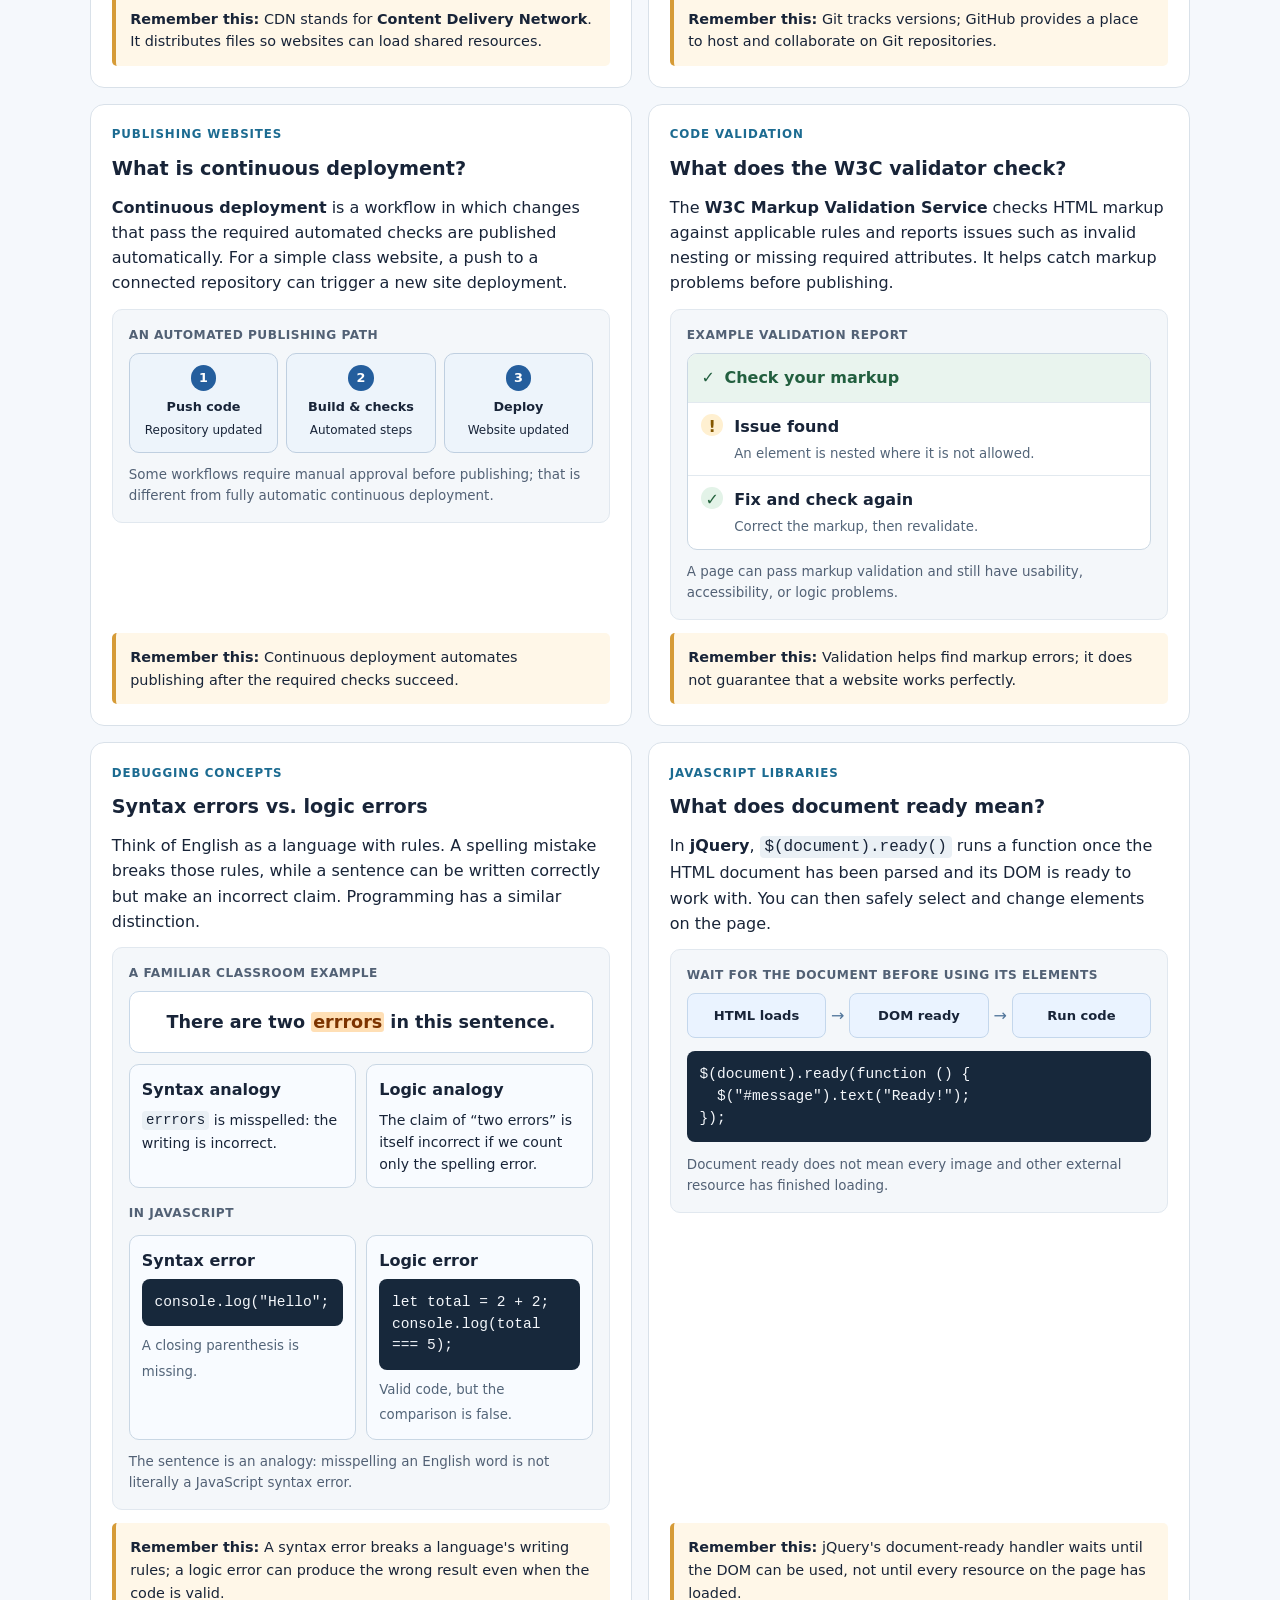
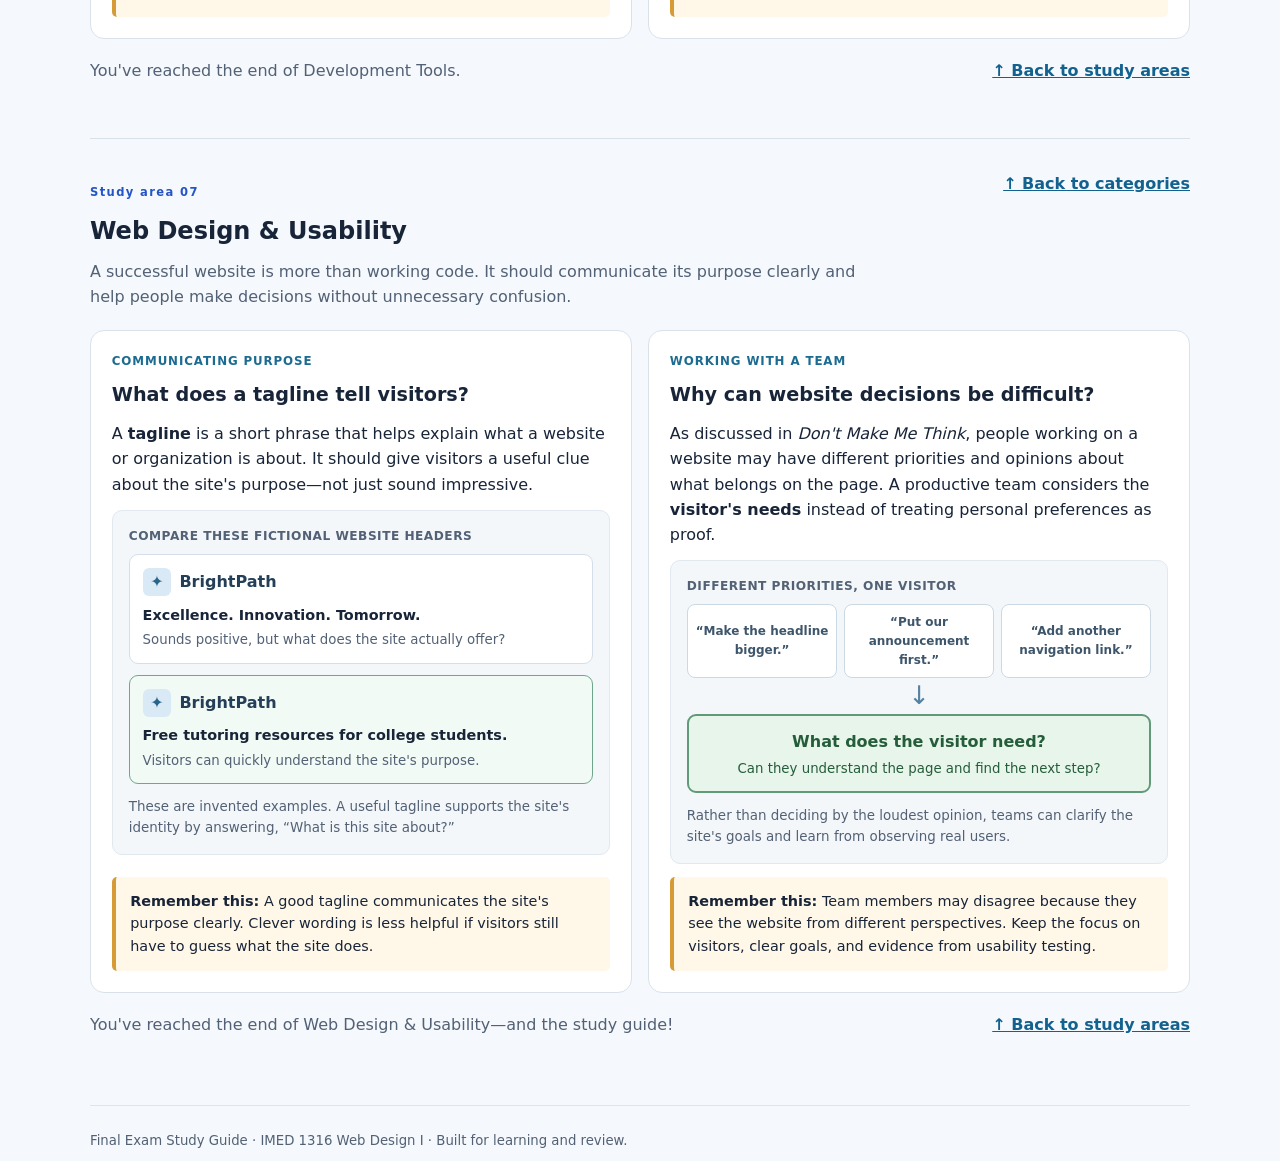
==== commit b45a6d38: "updates" ====
--- a/final-review/index.html
+++ b/final-review/index.html
@@ -40,7 +40,7 @@
         <a class="review-category-card" href="#images-design"><span class="review-category-icon" aria-hidden="true">▧</span><h3>Images &amp; Design</h3><p>Image sizing, aspect ratio, alternative text, and visual planning.</p><span class="review-category-status">Start reviewing →</span></a>
         <a class="review-category-card" href="#responsive-design"><span class="review-category-icon" aria-hidden="true">▣</span><h3>Responsive Design</h3><p>Screen sizes, breakpoints, and responsive layouts.</p><span class="review-category-status">Start reviewing →</span></a>
         <a class="review-category-card" href="#development-tools"><span class="review-category-icon" aria-hidden="true">⌘</span><h3>Development Tools</h3><p>Git, CDNs, deployment, validation, and debugging.</p><span class="review-category-status">Start reviewing →</span></a>
-        <div class="review-category-card review-category-card--pending"><span class="review-category-icon" aria-hidden="true">◎</span><h3>Web Design &amp; Usability</h3><p>Clear communication, site identity, and team decisions.</p><span class="review-category-status">Coming soon</span></div>
+        <a class="review-category-card" href="#web-usability"><span class="review-category-icon" aria-hidden="true">◎</span><h3>Web Design &amp; Usability</h3><p>Clear communication, site identity, and team decisions.</p><span class="review-category-status">Start reviewing →</span></a>
       </div>
     </section>
 
@@ -202,6 +202,44 @@
       </div>
       <div class="review-section-end"><p>You've reached the end of Development Tools.</p><a href="#categories">↑ Back to study areas</a></div>
     </section>
+
+
+    <section id="web-usability" class="review-section" aria-labelledby="usability-heading">
+      <div class="review-section-heading"><div><p class="eyebrow">Study area 07</p><h2 id="usability-heading">Web Design &amp; Usability</h2><p>A successful website is more than working code. It should communicate its purpose clearly and help people make decisions without unnecessary confusion.</p></div><a class="review-back-link" href="#categories">↑ Back to categories</a></div>
+      <div class="review-study-grid">
+        <article class="review-study-card">
+          <p class="review-card-kicker">Communicating purpose</p>
+          <h3>What does a tagline tell visitors?</h3>
+          <p>A <strong>tagline</strong> is a short phrase that helps explain what a website or organization is about. It should give visitors a useful clue about the site's purpose—not just sound impressive.</p>
+          <div class="review-visual">
+            <p class="review-visual-label">Compare these fictional website headers</p>
+            <div class="review-tagline-comparison">
+              <div class="review-tagline-example"><div class="review-tagline-header"><span class="review-tagline-logo" aria-hidden="true">✦</span><strong>BrightPath</strong></div><p class="review-tagline-line">Excellence. Innovation. Tomorrow.</p><small>Sounds positive, but what does the site actually offer?</small></div>
+              <div class="review-tagline-example review-tagline-example--clear"><div class="review-tagline-header"><span class="review-tagline-logo" aria-hidden="true">✦</span><strong>BrightPath</strong></div><p class="review-tagline-line">Free tutoring resources for college students.</p><small>Visitors can quickly understand the site's purpose.</small></div>
+            </div>
+            <p class="review-visual-caption">These are invented examples. A useful tagline supports the site's identity by answering, “What is this site about?”</p>
+          </div>
+          <p class="review-remember"><strong>Remember this:</strong> A good tagline communicates the site's purpose clearly. Clever wording is less helpful if visitors still have to guess what the site does.</p>
+        </article>
+
+        <article class="review-study-card">
+          <p class="review-card-kicker">Working with a team</p>
+          <h3>Why can website decisions be difficult?</h3>
+          <p>As discussed in <em>Don't Make Me Think</em>, people working on a website may have different priorities and opinions about what belongs on the page. A productive team considers the <strong>visitor's needs</strong> instead of treating personal preferences as proof.</p>
+          <div class="review-visual">
+            <p class="review-visual-label">Different priorities, one visitor</p>
+            <div class="review-team-diagram">
+              <div class="review-team-opinions"><span>“Make the headline bigger.”</span><span>“Put our announcement first.”</span><span>“Add another navigation link.”</span></div>
+              <div class="review-team-arrow" aria-hidden="true">↓</div>
+              <div class="review-team-visitor"><strong>What does the visitor need?</strong><small>Can they understand the page and find the next step?</small></div>
+            </div>
+            <p class="review-visual-caption">Rather than deciding by the loudest opinion, teams can clarify the site's goals and learn from observing real users.</p>
+          </div>
+          <p class="review-remember"><strong>Remember this:</strong> Team members may disagree because they see the website from different perspectives. Keep the focus on visitors, clear goals, and evidence from usability testing.</p>
+        </article>
+      </div>
+      <div class="review-section-end"><p>You've reached the end of Web Design &amp; Usability—and the study guide!</p><a href="#categories">↑ Back to study areas</a></div>
+    </section>
   </main>
   <footer class="container footer">Final Exam Study Guide · IMED 1316 Web Design I · Built for learning and review.</footer>
 </body>
--- a/css/final-review.css
+++ b/css/final-review.css
@@ -188,3 +188,21 @@
 .review-ready-flow span:nth-child(odd) { flex:1; text-align:center; padding:.7rem .25rem; background:#eaf3ff; border:1px solid #c4d7ec; border-radius:8px; font-size:.82rem; font-weight:700; }
 .review-ready-flow span:nth-child(even) { color:#52769b; }
 @media (max-width:520px) { .review-git-flow { gap:.25rem; }.review-git-flow > div { font-size:.7rem; padding:.55rem .15rem; }.review-deploy-flow { gap:.3rem; }.review-deploy-flow > div { padding:.5rem .2rem; font-size:.7rem; }.review-error-pair { grid-template-columns:1fr; } }
+
+
+/* Web Design & Usability — concise visual comparisons. */
+.review-tagline-comparison { display:grid; gap:.7rem; }
+.review-tagline-example { background:#fff; border:1px solid #d4dfe9; border-radius:9px; padding:.8rem; }
+.review-tagline-example--clear { border-color:#70a68a; background:#f2faf5; }
+.review-tagline-header { display:flex; gap:.5rem; align-items:center; color:#243f57; }
+.review-tagline-logo { display:grid; place-items:center; width:1.8rem; height:1.8rem; border-radius:6px; background:#d9e9f5; color:#28658b; }
+.review-tagline-line { font-size:.9rem; font-weight:700; margin:.45rem 0 .25rem !important; }
+.review-tagline-example small { display:block; color:#526175; line-height:1.45; }
+.review-team-opinions { display:grid; grid-template-columns:repeat(3,minmax(0,1fr)); gap:.4rem; }
+.review-team-opinions span { display:grid; place-items:center; min-height:70px; border:1px solid #cbd9e5; border-radius:8px; padding:.45rem; background:white; font-size:.75rem; font-weight:700; text-align:center; color:#3e566b; }
+.review-team-arrow { text-align:center; font-size:1.6rem; line-height:1.4; color:#5482a1; }
+.review-team-visitor { padding:.8rem; border:2px solid #609a79; border-radius:9px; background:#e7f5eb; text-align:center; color:#255d3b; }
+.review-team-visitor strong,.review-team-visitor small { display:block; }
+.review-team-visitor small { margin-top:.3rem; line-height:1.45; }
+@media(max-width:420px) { .review-team-opinions { grid-template-columns:1fr; }.review-team-opinions span { min-height:0; } }
+@media print { .review-tagline-example,.review-team-opinions span,.review-team-visitor { print-color-adjust:exact; -webkit-print-color-adjust:exact; } }
